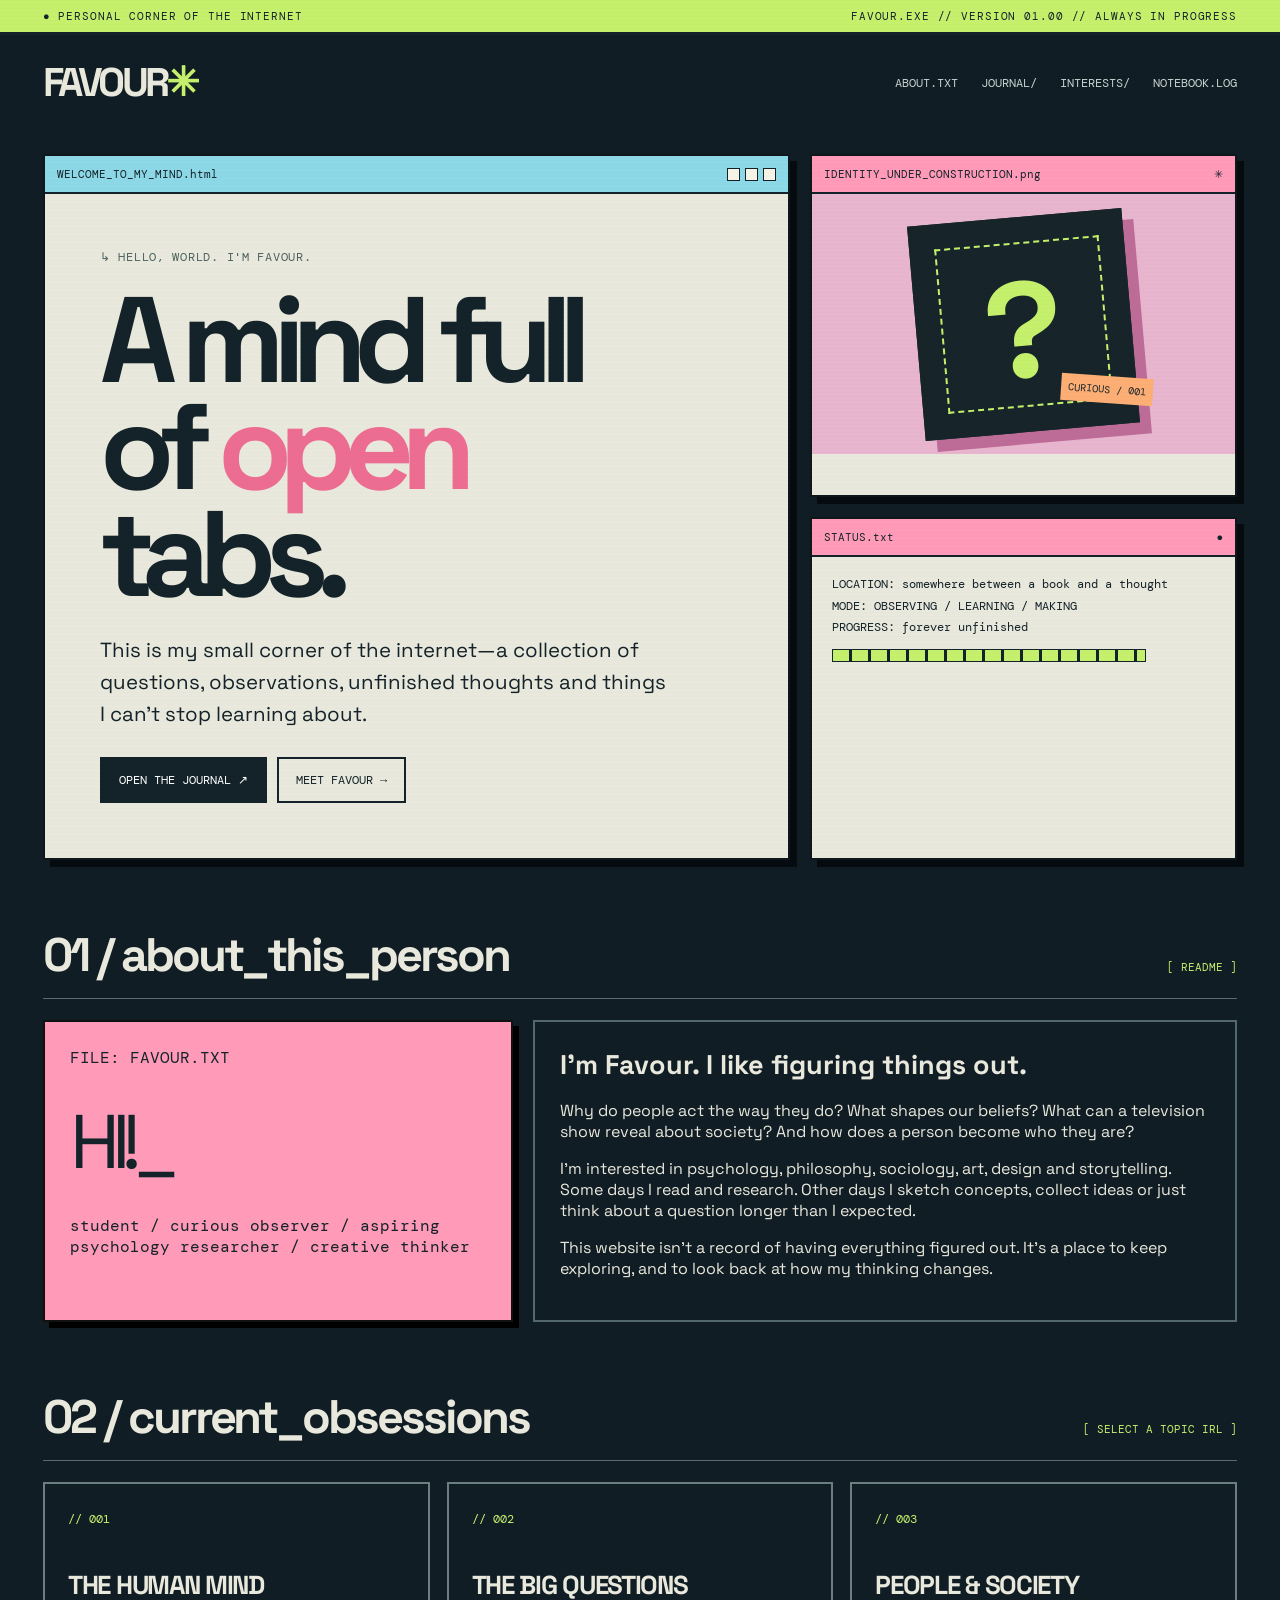
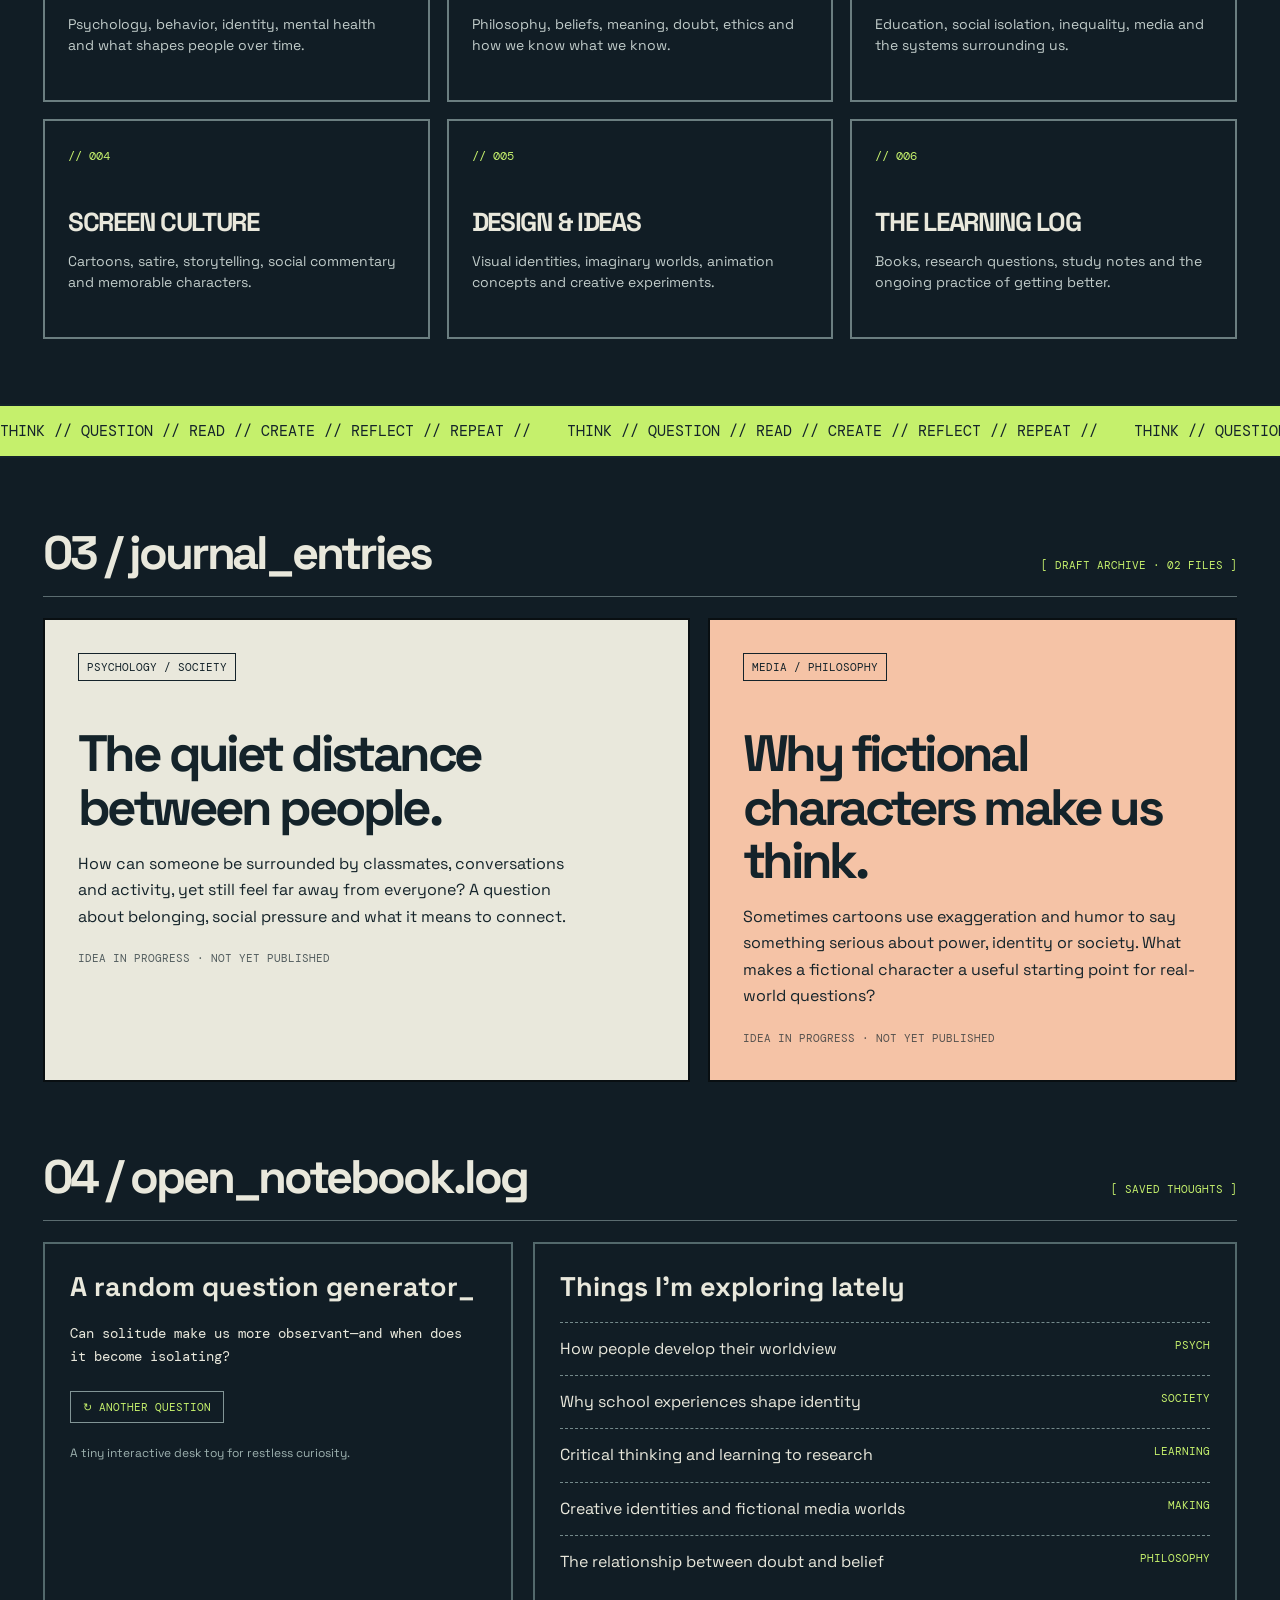
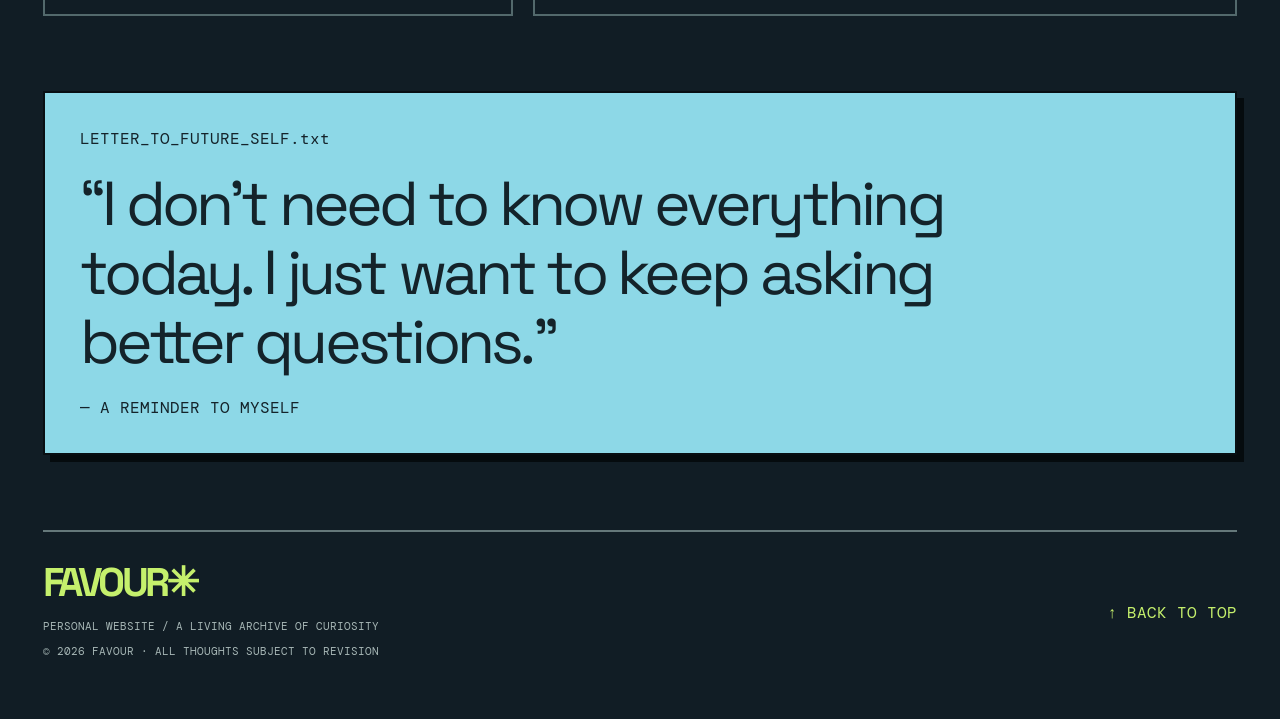
==== index.html @ 8bd26492 "Add FAVOUR.exe" ====
<!doctype html>
<html lang="en"><head><meta charset="utf-8"><meta name="viewport" content="width=device-width,initial-scale=1"><meta name="theme-color" content="#101b24"><title>FAVOUR.exe — an unfinished atlas of thoughts</title><meta name="description" content="Favour's personal digital corner: psychology, philosophy, media, learning and unfinished ideas."><style>
@import url('https://fonts.googleapis.com/css2?family=DM+Mono:wght@400;500&family=Space+Grotesk:wght@400;500;600;700&display=swap');
:root{--bg:#111d25;--panel:#e9e8dc;--ink:#14232a;--mint:#c5f06c;--pink:#ff9bb8;--blue:#8dd8e7;--orange:#fcae74;--muted:#a9b9b9}*{box-sizing:border-box}html{scroll-behavior:smooth}body{margin:0;background:var(--bg);color:#e9e8dc;font-family:'Space Grotesk',Arial,sans-serif}button,a{font:inherit}a{color:inherit}button{cursor:pointer}button:focus-visible,a:focus-visible{outline:3px solid var(--pink);outline-offset:4px}body:before{content:"";position:fixed;inset:0;pointer-events:none;z-index:10;background:repeating-linear-gradient(0deg,transparent 0,transparent 3px,#00000012 4px);opacity:.26}.mono{font-family:'DM Mono',monospace}.wrap{max-width:1250px;margin:auto;padding:0 28px}.top{background:var(--mint);color:var(--ink);border-bottom:3px solid var(--ink);font:11px 'DM Mono',monospace;letter-spacing:.08em}.top .wrap{display:flex;justify-content:space-between;padding-top:9px;padding-bottom:9px;gap:10px}.nav{display:flex;align-items:center;justify-content:space-between;padding-top:22px;padding-bottom:22px;gap:20px}.brand{font-size:clamp(26px,4vw,40px);letter-spacing:-.09em;font-weight:700;text-decoration:none}.brand span{color:var(--mint)}.navlinks{display:flex;gap:23px;flex-wrap:wrap}.navlinks a{text-decoration:none;font:12px 'DM Mono',monospace;color:#c6d2d0}.navlinks a:hover{color:var(--mint)}.hero{display:grid;grid-template-columns:1.4fr .8fr;gap:20px;margin:24px 0 65px}.window{border:2px solid #10171c;box-shadow:7px 7px 0 #050b0e;background:var(--panel);color:var(--ink)}.bar{border-bottom:2px solid var(--ink);background:var(--blue);min-height:38px;display:flex;justify-content:space-between;align-items:center;padding:7px 12px;font:11px 'DM Mono',monospace;gap:10px}.traffic{display:flex;gap:5px}.traffic i{width:13px;height:13px;display:block;border:1.5px solid var(--ink);background:#f5f3e6}.intro{padding:clamp(23px,5vw,55px)}.eyebrow{font:12px 'DM Mono',monospace;color:#4d625f;letter-spacing:.06em}.intro h1{font-size:clamp(61px,9.5vw,128px);line-height:.88;letter-spacing:-.105em;margin:22px 0 27px;max-width:750px}.intro h1 em{font-style:normal;color:#ec6d91}.intro p{font-size:clamp(16px,1.6vw,21px);line-height:1.55;max-width:575px}.actions{display:flex;flex-wrap:wrap;gap:10px;margin-top:27px}.btn{background:var(--ink);color:white;text-decoration:none;padding:13px 17px;font:12px 'DM Mono',monospace;border:2px solid var(--ink);display:inline-block}.btn.secondary{background:transparent;color:var(--ink)}.btn:hover{background:var(--pink);color:var(--ink)}.side{display:flex;flex-direction:column;gap:20px}.side .window{flex:1}.side .bar{background:var(--pink)}.portrait{padding:16px;display:flex;align-items:center;justify-content:center;min-height:260px;background:#e7b5ce;overflow:hidden}.art{width:215px;height:215px;background:#17252a;border:3px solid #17252a;position:relative;transform:rotate(-5deg);box-shadow:11px 12px 0 #bd6c97}.art:before{content:"?";display:grid;place-items:center;position:absolute;inset:22px;border:2px dashed var(--mint);color:var(--mint);font:bold 135px 'Space Grotesk',sans-serif}.art:after{content:"CURIOUS / 001";position:absolute;right:-19px;bottom:19px;background:var(--orange);font:10px 'DM Mono';padding:7px;transform:rotate(9deg)}.tiny{padding:17px 20px;font:12px 'DM Mono',monospace;line-height:1.8}.tiny p{margin:0}.meter{height:13px;margin-top:10px;background:repeating-linear-gradient(90deg,var(--mint) 0,var(--mint) 16px,var(--ink) 16px,var(--ink) 19px);border:1px solid var(--ink);width:82%}.section{margin:65px 0}.sectionhead{display:flex;justify-content:space-between;gap:18px;border-bottom:1px solid #5b6c70;padding-bottom:13px;margin-bottom:21px;align-items:baseline}.sectionhead h2{font-size:clamp(27px,4vw,47px);letter-spacing:-.065em;margin:0}.sectionhead span{color:var(--mint);font:11px 'DM Mono',monospace}.grid3{display:grid;grid-template-columns:repeat(3,1fr);gap:17px}.tile{border:2px solid #6b7e80;padding:23px;min-height:220px;position:relative;transition:transform .2s,background .2s}.tile:hover{transform:translateY(-5px);background:#20313a}.tile .index{color:var(--mint);font:12px 'DM Mono',monospace}.tile h3{font-size:26px;letter-spacing:-.05em;margin:40px 0 12px}.tile p{color:#c1ccca;line-height:1.5;font-size:14px;margin:0}.journal{display:grid;grid-template-columns:1.1fr .9fr;gap:18px}.article{background:#e9e8dc;color:var(--ink);padding:33px;min-height:415px;border:2px solid #090f12}.article:nth-child(2){background:#f5c3a6}.article .tag{font:11px 'DM Mono',monospace;border:1px solid currentColor;padding:6px 8px;display:inline-block}.article h3{font-size:clamp(32px,4vw,56px);line-height:1.04;letter-spacing:-.07em;margin:46px 0 17px}.article p{font-size:16px;line-height:1.65;max-width:500px}.article small{font:11px 'DM Mono',monospace;opacity:.7}.marquee{background:var(--mint);color:var(--ink);padding:15px 0;overflow:hidden;font:15px 'DM Mono',monospace;border-block:2px solid var(--ink);white-space:nowrap}.marquee span{display:inline-block;animation:drift 34s linear infinite}@keyframes drift{to{transform:translateX(-50%)}}.cols{display:grid;grid-template-columns:.8fr 1.2fr;gap:20px}.labelbox{background:var(--pink);color:var(--ink);padding:25px;border:2px solid #111;box-shadow:6px 6px 0 #000}.labelbox .big{font-size:76px;letter-spacing:-.11em;margin:25px 0}.notebook{border:2px solid #53696c;padding:25px}.notebook h3{font-size:27px;margin:0 0 18px}.item{display:flex;justify-content:space-between;gap:15px;padding:15px 0;border-top:1px dashed #74898b;line-height:1.4}.item span{color:var(--mint);font:11px 'DM Mono',monospace;white-space:nowrap}.quote{background:var(--blue);color:var(--ink);padding:35px;border:2px solid #080f13;box-shadow:7px 7px 0 #050b0e;margin:75px 0}.quote p{font-size:clamp(27px,5.5vw,62px);line-height:1.12;letter-spacing:-.06em;max-width:930px;margin:20px 0}.footer{border-top:2px solid #65787a;padding:25px 0 50px;display:flex;gap:18px;justify-content:space-between;align-items:center}.footer a{text-decoration:none;color:var(--mint)}.footer p{color:#a6b6b5;font:11px 'DM Mono',monospace}.status{background:#20333b;padding:6px 9px;border:1px solid #4b6d71;color:var(--mint)}.toggle{background:transparent;color:var(--mint);border:1px solid #829596;padding:8px 12px;font:11px 'DM Mono',monospace}.thought{font:14px 'DM Mono',monospace;line-height:1.7;min-height:55px}.blink{animation:blink 1s steps(1) infinite}@keyframes blink{50%{opacity:0}}@media(max-width:850px){.hero,.journal,.cols{grid-template-columns:1fr}.side{display:grid;grid-template-columns:1fr 1fr}.grid3{grid-template-columns:1fr 1fr}.intro h1{font-size:clamp(64px,13vw,105px)}}@media(max-width:560px){.wrap{padding-left:16px;padding-right:16px}.top .wrap span:last-child{display:none}.nav{align-items:flex-start;flex-direction:column;gap:13px}.navlinks{gap:15px}.hero{margin-top:8px}.intro{padding:27px}.intro h1{font-size:clamp(55px,17vw,88px)}.side{grid-template-columns:1fr}.grid3{grid-template-columns:1fr}.tile{min-height:170px}.tile h3{margin-top:25px}.article{padding:25px;min-height:330px}.article h3{margin-top:30px}.footer{align-items:flex-start;flex-direction:column}.section{margin:48px 0}.quote{padding:24px;margin:55px 0}}@media(prefers-reduced-motion:reduce){*,*:before,*:after{animation:none!important;scroll-behavior:auto!important;transition:none!important}}
</style></head><body>
<div class="top"><div class="wrap"><span>● PERSONAL CORNER OF THE INTERNET</span><span>FAVOUR.EXE // VERSION 01.00 // ALWAYS IN PROGRESS</span></div></div>
<header class="wrap nav"><a class="brand" href="#top">FAVOUR<span>✳</span></a><nav class="navlinks" aria-label="Main navigation"><a href="#about">ABOUT.TXT</a><a href="#journal">JOURNAL/</a><a href="#curiosities">INTERESTS/</a><a href="#notebook">NOTEBOOK.LOG</a></nav></header>
<main id="top" class="wrap"><div class="hero"><section class="window"><div class="bar"><span>WELCOME_TO_MY_MIND.html</span><span class="traffic" aria-hidden="true"><i></i><i></i><i></i></span></div><div class="intro"><div class="eyebrow">↳ HELLO, WORLD. I'M FAVOUR.</div><h1>A mind full<br>of <em>open</em><br>tabs.</h1><p>This is my small corner of the internet—a collection of questions, observations, unfinished thoughts and things I can't stop learning about.</p><div class="actions"><a class="btn" href="#journal">OPEN THE JOURNAL ↗</a><a class="btn secondary" href="#about">MEET FAVOUR →</a></div></div></section><aside class="side"><div class="window"><div class="bar"><span>IDENTITY_UNDER_CONSTRUCTION.png</span><span>✳</span></div><div class="portrait"><div class="art" role="img" aria-label="Abstract question mark illustration representing curiosity"></div></div></div><div class="window"><div class="bar"><span>STATUS.txt</span><span>●</span></div><div class="tiny"><p>LOCATION: somewhere between a book and a thought</p><p>MODE: OBSERVING / LEARNING / MAKING</p><p>PROGRESS: forever unfinished</p><div class="meter" aria-label="Decorative progress graphic"></div></div></div></aside></div>
<section class="section" id="about"><div class="sectionhead"><h2>01 / about_this_person</h2><span>[ README ]</span></div><div class="cols"><div class="labelbox"><div class="mono">FILE: FAVOUR.TXT</div><div class="big">HI!<span class="blink">_</span></div><div class="mono">student / curious observer / aspiring psychology researcher / creative thinker</div></div><div class="notebook"><h3>I'm Favour. I like figuring things out.</h3><p>Why do people act the way they do? What shapes our beliefs? What can a television show reveal about society? And how does a person become who they are?</p><p>I'm interested in psychology, philosophy, sociology, art, design and storytelling. Some days I read and research. Other days I sketch concepts, collect ideas or just think about a question longer than I expected.</p><p>This website isn't a record of having everything figured out. It's a place to keep exploring, and to look back at how my thinking changes.</p></div></div></section>
<section class="section" id="curiosities"><div class="sectionhead"><h2>02 / current_obsessions</h2><span>[ SELECT A TOPIC IRL ]</span></div><div class="grid3"><div class="tile"><span class="index">// 001</span><h3>THE HUMAN MIND</h3><p>Psychology, behavior, identity, mental health and what shapes people over time.</p></div><div class="tile"><span class="index">// 002</span><h3>THE BIG QUESTIONS</h3><p>Philosophy, beliefs, meaning, doubt, ethics and how we know what we know.</p></div><div class="tile"><span class="index">// 003</span><h3>PEOPLE & SOCIETY</h3><p>Education, social isolation, inequality, media and the systems surrounding us.</p></div><div class="tile"><span class="index">// 004</span><h3>SCREEN CULTURE</h3><p>Cartoons, satire, storytelling, social commentary and memorable characters.</p></div><div class="tile"><span class="index">// 005</span><h3>DESIGN & IDEAS</h3><p>Visual identities, imaginary worlds, animation concepts and creative experiments.</p></div><div class="tile"><span class="index">// 006</span><h3>THE LEARNING LOG</h3><p>Books, research questions, study notes and the ongoing practice of getting better.</p></div></div></section></main>
<div class="marquee" aria-hidden="true"><span>THINK // QUESTION // READ // CREATE // REFLECT // REPEAT //&nbsp;&nbsp;&nbsp; THINK // QUESTION // READ // CREATE // REFLECT // REPEAT //&nbsp;&nbsp;&nbsp; THINK // QUESTION // READ // CREATE // REFLECT // REPEAT //&nbsp;&nbsp;&nbsp; THINK // QUESTION // READ // CREATE // REFLECT // REPEAT //&nbsp;&nbsp;&nbsp;</span></div>
<div class="wrap"><section class="section" id="journal"><div class="sectionhead"><h2>03 / journal_entries</h2><span>[ DRAFT ARCHIVE · 02 FILES ]</span></div><div class="journal"><article class="article"><span class="tag">PSYCHOLOGY / SOCIETY</span><h3>The quiet distance between people.</h3><p>How can someone be surrounded by classmates, conversations and activity, yet still feel far away from everyone? A question about belonging, social pressure and what it means to connect.</p><small>IDEA IN PROGRESS · NOT YET PUBLISHED</small></article><article class="article"><span class="tag">MEDIA / PHILOSOPHY</span><h3>Why fictional characters make us think.</h3><p>Sometimes cartoons use exaggeration and humor to say something serious about power, identity or society. What makes a fictional character a useful starting point for real-world questions?</p><small>IDEA IN PROGRESS · NOT YET PUBLISHED</small></article></div></section><section class="section" id="notebook"><div class="sectionhead"><h2>04 / open_notebook.log</h2><span>[ SAVED THOUGHTS ]</span></div><div class="cols"><div class="notebook"><h3>A random question generator<span class="blink">_</span></h3><p class="thought" id="thought" aria-live="polite">Can solitude make us more observant—and when does it become isolating?</p><button class="toggle" id="shuffle">↻ ANOTHER QUESTION</button><p style="color:#9db1af;font-size:12px;margin-top:22px">A tiny interactive desk toy for restless curiosity.</p></div><div class="notebook"><h3>Things I'm exploring lately</h3><div class="item">How people develop their worldview <span>PSYCH</span></div><div class="item">Why school experiences shape identity <span>SOCIETY</span></div><div class="item">Critical thinking and learning to research <span>LEARNING</span></div><div class="item">Creative identities and fictional media worlds <span>MAKING</span></div><div class="item">The relationship between doubt and belief <span>PHILOSOPHY</span></div></div></div></section><div class="quote"><div class="mono">LETTER_TO_FUTURE_SELF.txt</div><p>“I don't need to know everything today. I just want to keep asking better questions.”</p><div class="mono">— A REMINDER TO MYSELF</div></div><footer class="footer"><div><a class="brand" href="#top">FAVOUR<span>✳</span></a><p>PERSONAL WEBSITE / A LIVING ARCHIVE OF CURIOSITY</p><p>© <span id="year">2026</span> FAVOUR · ALL THOUGHTS SUBJECT TO REVISION</p></div><a href="#top" class="mono">↑ BACK TO TOP</a></footer></div>
<script>const questions=["Can solitude make us more observant—and when does it become isolating?","How much of our identity is chosen, and how much is shaped by others?","Can cynicism protect us while also limiting us?","Why can a fictional story explain something reality makes hard to see?","What makes an argument persuasive rather than simply loud?","How do you stay curious about a world that often disappoints you?","What does it mean to change your mind without losing yourself?"];let ix=0;document.getElementById('shuffle').addEventListener('click',()=>{ix=(ix+1)%questions.length;document.getElementById('thought').textContent=questions[ix]});document.getElementById('year').textContent=new Date().getFullYear();</script></body></html>
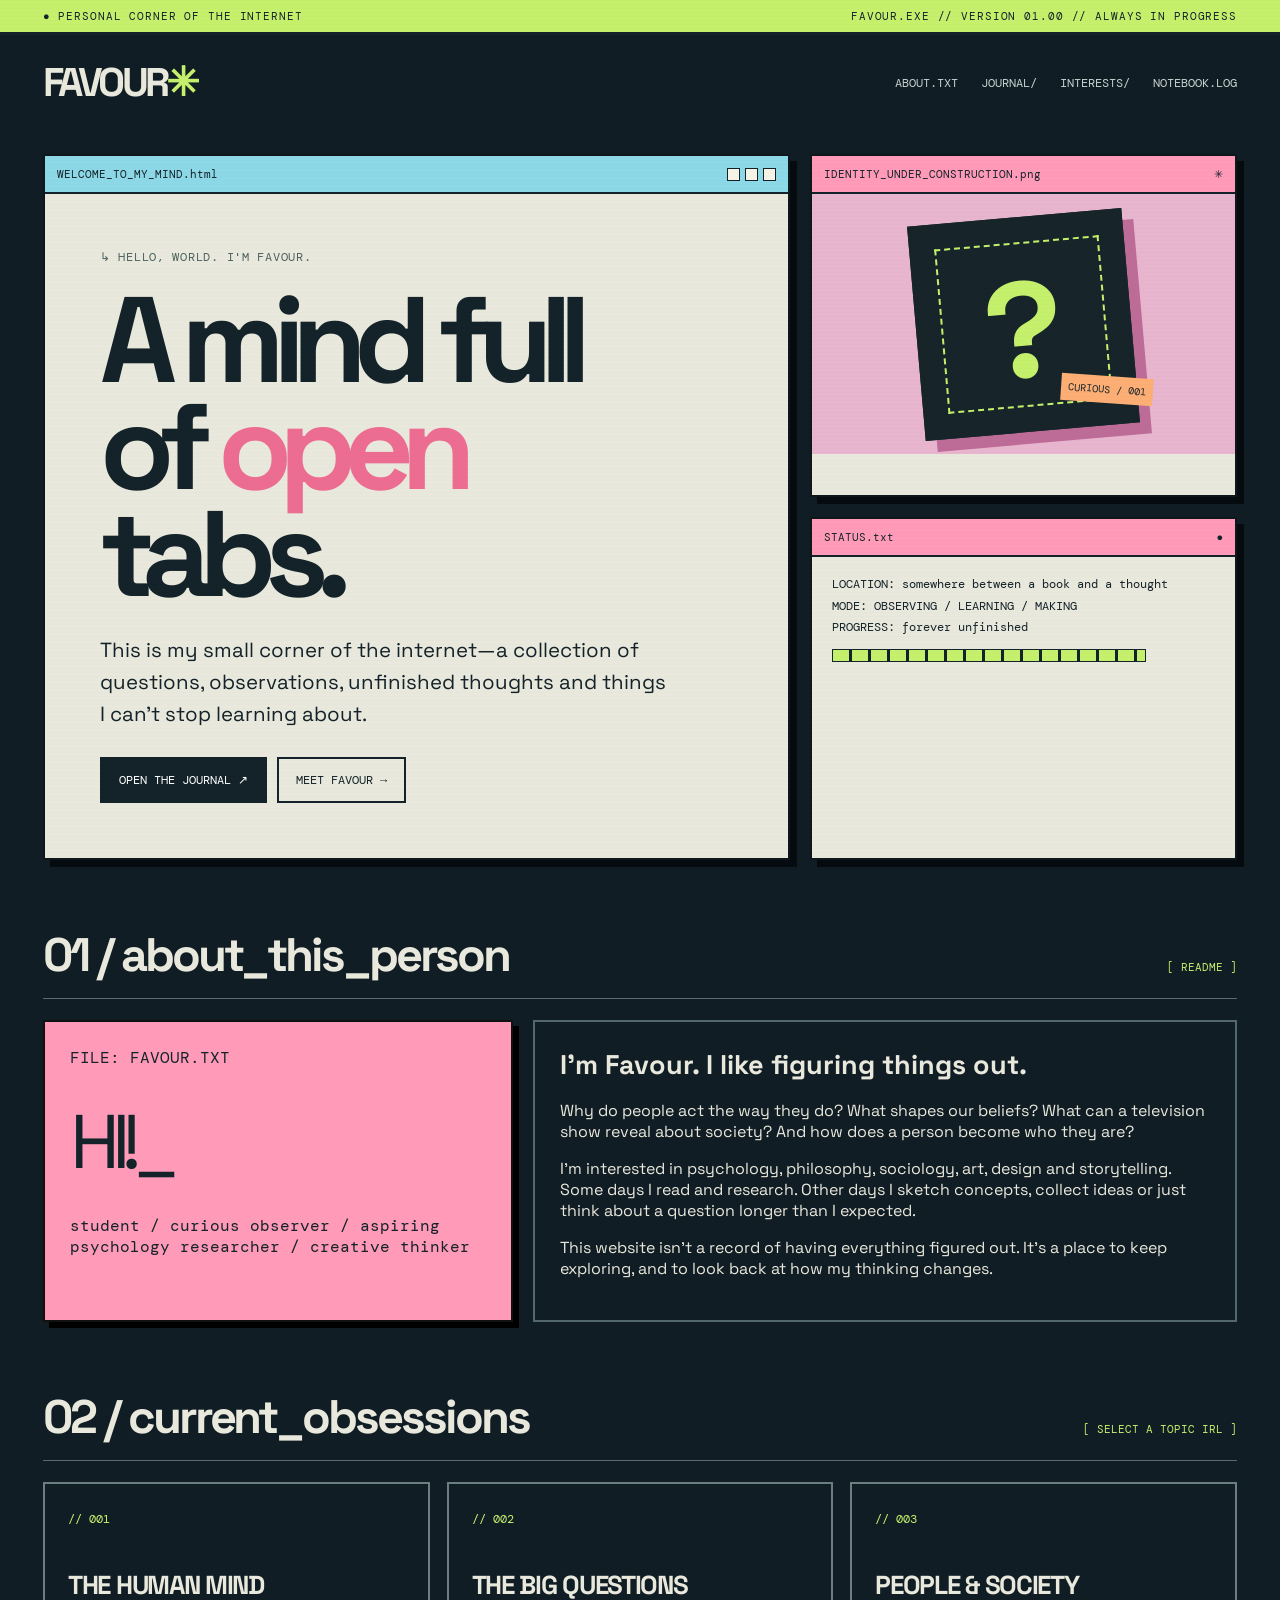
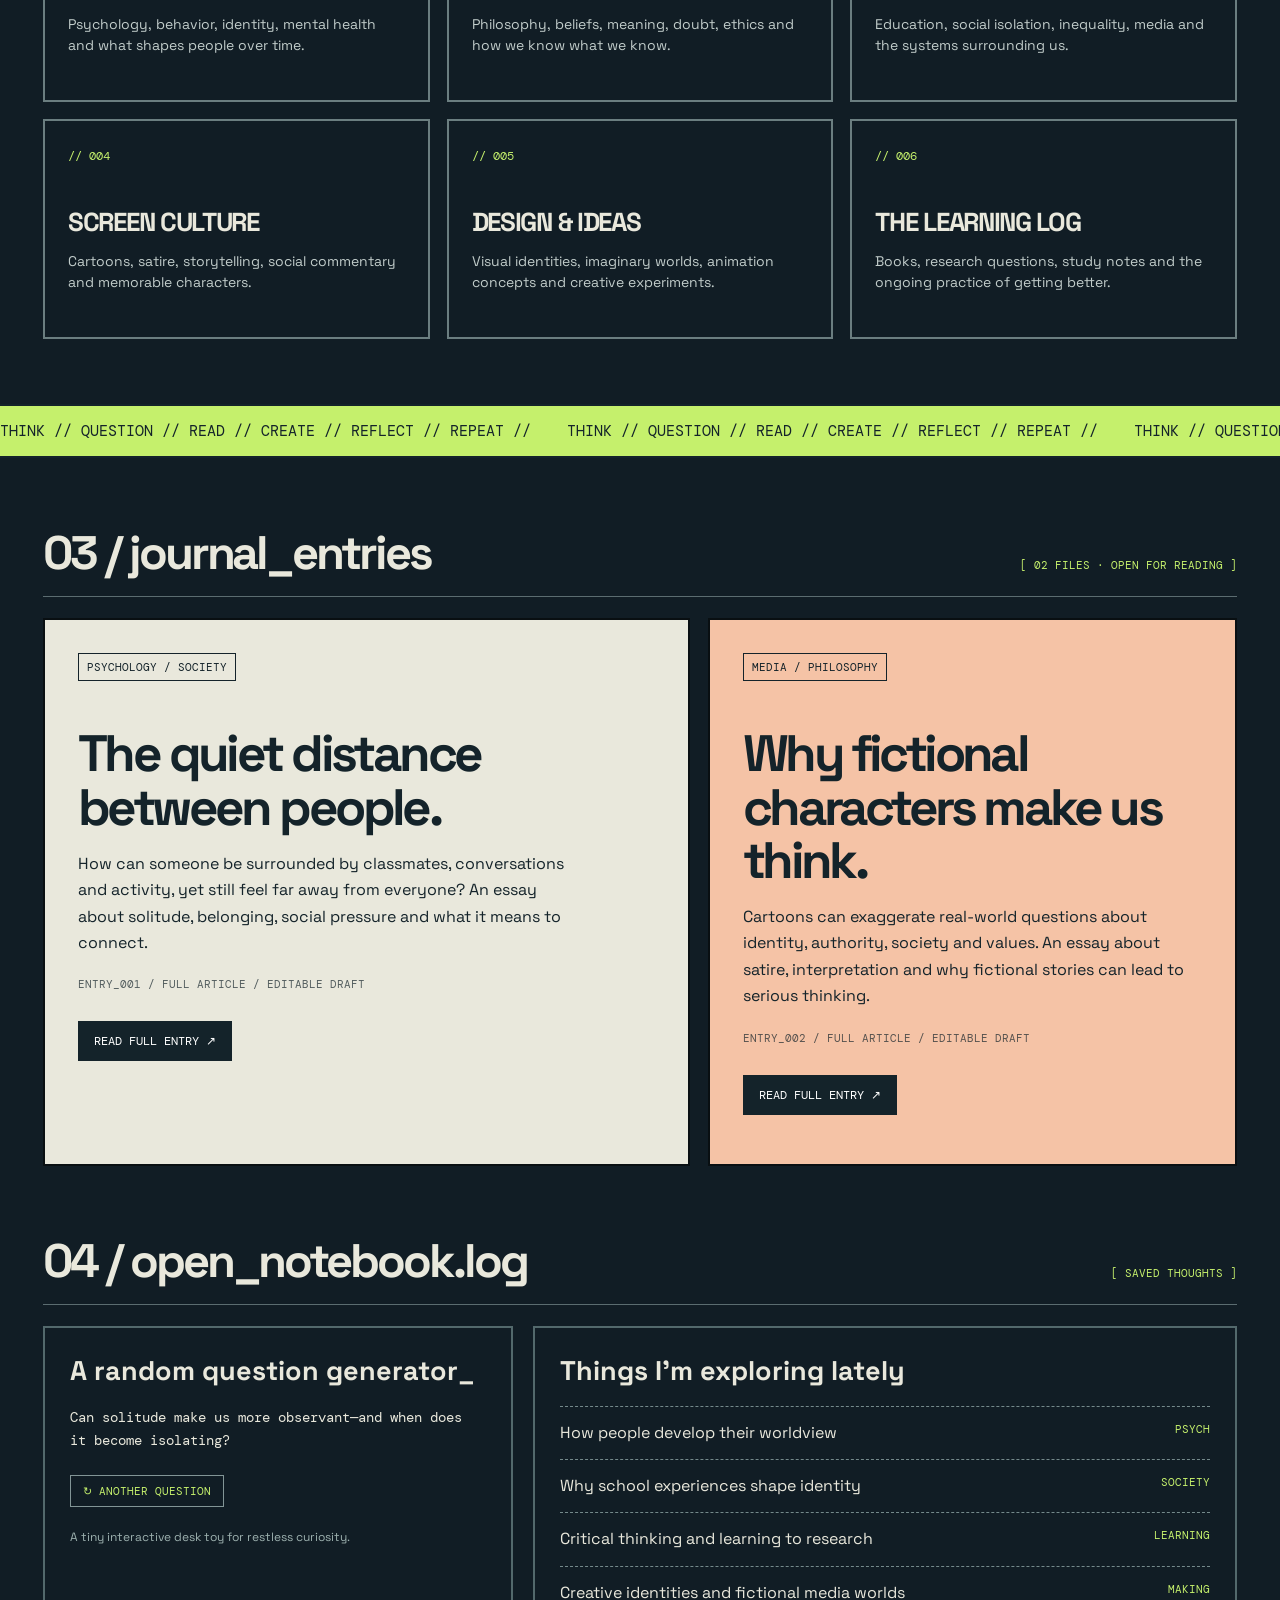
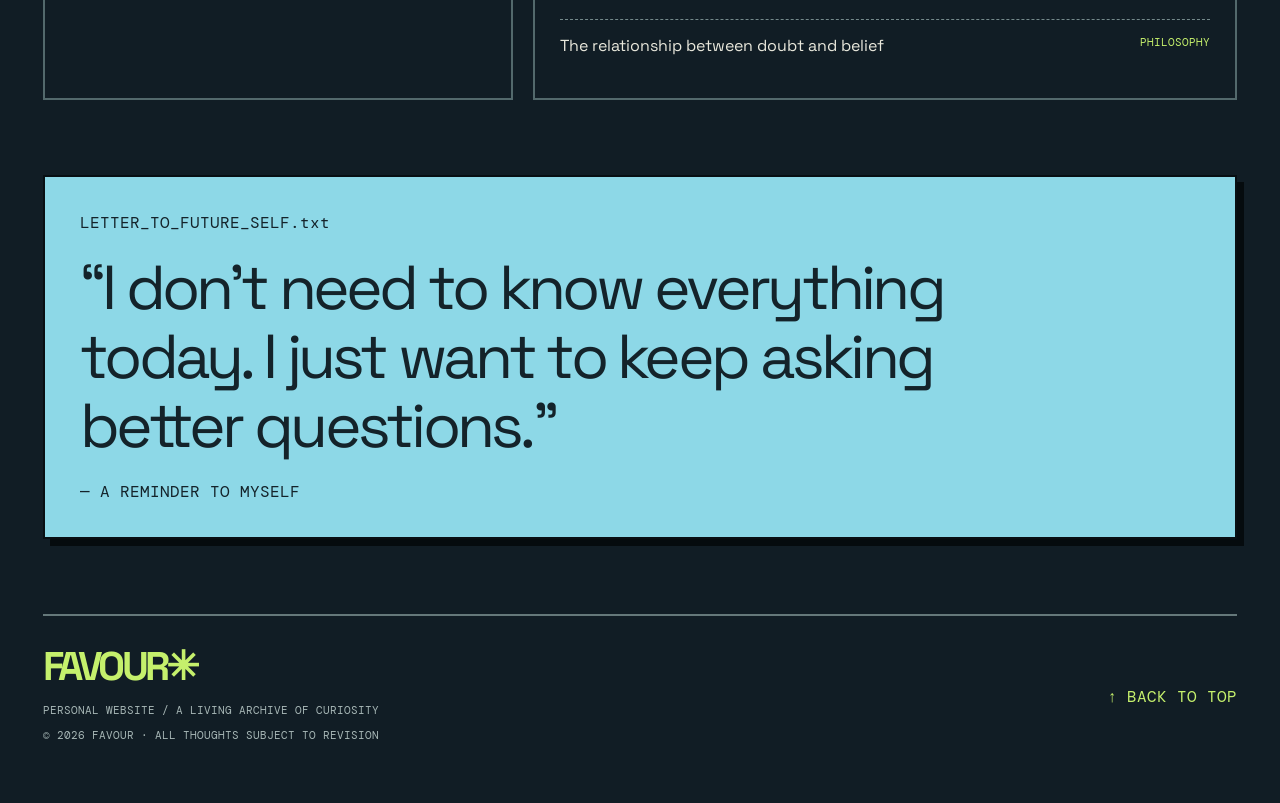
==== commit 247fed57: "Link full-length journal articles from FAVOUR homepage" ====
--- a/index.html
+++ b/index.html
@@ -9,5 +9,9 @@
 <section class="section" id="about"><div class="sectionhead"><h2>01 / about_this_person</h2><span>[ README ]</span></div><div class="cols"><div class="labelbox"><div class="mono">FILE: FAVOUR.TXT</div><div class="big">HI!<span class="blink">_</span></div><div class="mono">student / curious observer / aspiring psychology researcher / creative thinker</div></div><div class="notebook"><h3>I'm Favour. I like figuring things out.</h3><p>Why do people act the way they do? What shapes our beliefs? What can a television show reveal about society? And how does a person become who they are?</p><p>I'm interested in psychology, philosophy, sociology, art, design and storytelling. Some days I read and research. Other days I sketch concepts, collect ideas or just think about a question longer than I expected.</p><p>This website isn't a record of having everything figured out. It's a place to keep exploring, and to look back at how my thinking changes.</p></div></div></section>
 <section class="section" id="curiosities"><div class="sectionhead"><h2>02 / current_obsessions</h2><span>[ SELECT A TOPIC IRL ]</span></div><div class="grid3"><div class="tile"><span class="index">// 001</span><h3>THE HUMAN MIND</h3><p>Psychology, behavior, identity, mental health and what shapes people over time.</p></div><div class="tile"><span class="index">// 002</span><h3>THE BIG QUESTIONS</h3><p>Philosophy, beliefs, meaning, doubt, ethics and how we know what we know.</p></div><div class="tile"><span class="index">// 003</span><h3>PEOPLE & SOCIETY</h3><p>Education, social isolation, inequality, media and the systems surrounding us.</p></div><div class="tile"><span class="index">// 004</span><h3>SCREEN CULTURE</h3><p>Cartoons, satire, storytelling, social commentary and memorable characters.</p></div><div class="tile"><span class="index">// 005</span><h3>DESIGN & IDEAS</h3><p>Visual identities, imaginary worlds, animation concepts and creative experiments.</p></div><div class="tile"><span class="index">// 006</span><h3>THE LEARNING LOG</h3><p>Books, research questions, study notes and the ongoing practice of getting better.</p></div></div></section></main>
 <div class="marquee" aria-hidden="true"><span>THINK // QUESTION // READ // CREATE // REFLECT // REPEAT //&nbsp;&nbsp;&nbsp; THINK // QUESTION // READ // CREATE // REFLECT // REPEAT //&nbsp;&nbsp;&nbsp; THINK // QUESTION // READ // CREATE // REFLECT // REPEAT //&nbsp;&nbsp;&nbsp; THINK // QUESTION // READ // CREATE // REFLECT // REPEAT //&nbsp;&nbsp;&nbsp;</span></div>
-<div class="wrap"><section class="section" id="journal"><div class="sectionhead"><h2>03 / journal_entries</h2><span>[ DRAFT ARCHIVE · 02 FILES ]</span></div><div class="journal"><article class="article"><span class="tag">PSYCHOLOGY / SOCIETY</span><h3>The quiet distance between people.</h3><p>How can someone be surrounded by classmates, conversations and activity, yet still feel far away from everyone? A question about belonging, social pressure and what it means to connect.</p><small>IDEA IN PROGRESS · NOT YET PUBLISHED</small></article><article class="article"><span class="tag">MEDIA / PHILOSOPHY</span><h3>Why fictional characters make us think.</h3><p>Sometimes cartoons use exaggeration and humor to say something serious about power, identity or society. What makes a fictional character a useful starting point for real-world questions?</p><small>IDEA IN PROGRESS · NOT YET PUBLISHED</small></article></div></section><section class="section" id="notebook"><div class="sectionhead"><h2>04 / open_notebook.log</h2><span>[ SAVED THOUGHTS ]</span></div><div class="cols"><div class="notebook"><h3>A random question generator<span class="blink">_</span></h3><p class="thought" id="thought" aria-live="polite">Can solitude make us more observant—and when does it become isolating?</p><button class="toggle" id="shuffle">↻ ANOTHER QUESTION</button><p style="color:#9db1af;font-size:12px;margin-top:22px">A tiny interactive desk toy for restless curiosity.</p></div><div class="notebook"><h3>Things I'm exploring lately</h3><div class="item">How people develop their worldview <span>PSYCH</span></div><div class="item">Why school experiences shape identity <span>SOCIETY</span></div><div class="item">Critical thinking and learning to research <span>LEARNING</span></div><div class="item">Creative identities and fictional media worlds <span>MAKING</span></div><div class="item">The relationship between doubt and belief <span>PHILOSOPHY</span></div></div></div></section><div class="quote"><div class="mono">LETTER_TO_FUTURE_SELF.txt</div><p>“I don't need to know everything today. I just want to keep asking better questions.”</p><div class="mono">— A REMINDER TO MYSELF</div></div><footer class="footer"><div><a class="brand" href="#top">FAVOUR<span>✳</span></a><p>PERSONAL WEBSITE / A LIVING ARCHIVE OF CURIOSITY</p><p>© <span id="year">2026</span> FAVOUR · ALL THOUGHTS SUBJECT TO REVISION</p></div><a href="#top" class="mono">↑ BACK TO TOP</a></footer></div>
+<div class="wrap"><section class="section" id="journal"><div class="sectionhead"><h2>03 / journal_entries</h2><span>[ 02 FILES · OPEN FOR READING ]</span></div>
+<div class="journal">
+<article class="article"><span class="tag">PSYCHOLOGY / SOCIETY</span><h3>The quiet distance between people.</h3><p>How can someone be surrounded by classmates, conversations and activity, yet still feel far away from everyone? An essay about solitude, belonging, social pressure and what it means to connect.</p><small>ENTRY_001 / FULL ARTICLE / EDITABLE DRAFT</small><p><a href="journal/quiet-distance.html" aria-label="Read The quiet distance between people" style="display:inline-block;background:#14232a;color:#ffffff;text-decoration:none;font:12px 'DM Mono',monospace;padding:12px 16px;margin-top:12px">READ FULL ENTRY ↗</a></p></article>
+<article class="article"><span class="tag">MEDIA / PHILOSOPHY</span><h3>Why fictional characters make us think.</h3><p>Cartoons can exaggerate real-world questions about identity, authority, society and values. An essay about satire, interpretation and why fictional stories can lead to serious thinking.</p><small>ENTRY_002 / FULL ARTICLE / EDITABLE DRAFT</small><p><a href="journal/fictional-characters.html" aria-label="Read Why fictional characters make us think" style="display:inline-block;background:#14232a;color:#ffffff;text-decoration:none;font:12px 'DM Mono',monospace;padding:12px 16px;margin-top:12px">READ FULL ENTRY ↗</a></p></article>
+</div></section><section class="section" id="notebook"><div class="sectionhead"><h2>04 / open_notebook.log</h2><span>[ SAVED THOUGHTS ]</span></div><div class="cols"><div class="notebook"><h3>A random question generator<span class="blink">_</span></h3><p class="thought" id="thought" aria-live="polite">Can solitude make us more observant—and when does it become isolating?</p><button class="toggle" id="shuffle">↻ ANOTHER QUESTION</button><p style="color:#9db1af;font-size:12px;margin-top:22px">A tiny interactive desk toy for restless curiosity.</p></div><div class="notebook"><h3>Things I'm exploring lately</h3><div class="item">How people develop their worldview <span>PSYCH</span></div><div class="item">Why school experiences shape identity <span>SOCIETY</span></div><div class="item">Critical thinking and learning to research <span>LEARNING</span></div><div class="item">Creative identities and fictional media worlds <span>MAKING</span></div><div class="item">The relationship between doubt and belief <span>PHILOSOPHY</span></div></div></div></section><div class="quote"><div class="mono">LETTER_TO_FUTURE_SELF.txt</div><p>“I don't need to know everything today. I just want to keep asking better questions.”</p><div class="mono">— A REMINDER TO MYSELF</div></div><footer class="footer"><div><a class="brand" href="#top">FAVOUR<span>✳</span></a><p>PERSONAL WEBSITE / A LIVING ARCHIVE OF CURIOSITY</p><p>© <span id="year">2026</span> FAVOUR · ALL THOUGHTS SUBJECT TO REVISION</p></div><a href="#top" class="mono">↑ BACK TO TOP</a></footer></div>
 <script>const questions=["Can solitude make us more observant—and when does it become isolating?","How much of our identity is chosen, and how much is shaped by others?","Can cynicism protect us while also limiting us?","Why can a fictional story explain something reality makes hard to see?","What makes an argument persuasive rather than simply loud?","How do you stay curious about a world that often disappoints you?","What does it mean to change your mind without losing yourself?"];let ix=0;document.getElementById('shuffle').addEventListener('click',()=>{ix=(ix+1)%questions.length;document.getElementById('thought').textContent=questions[ix]});document.getElementById('year').textContent=new Date().getFullYear();</script></body></html>
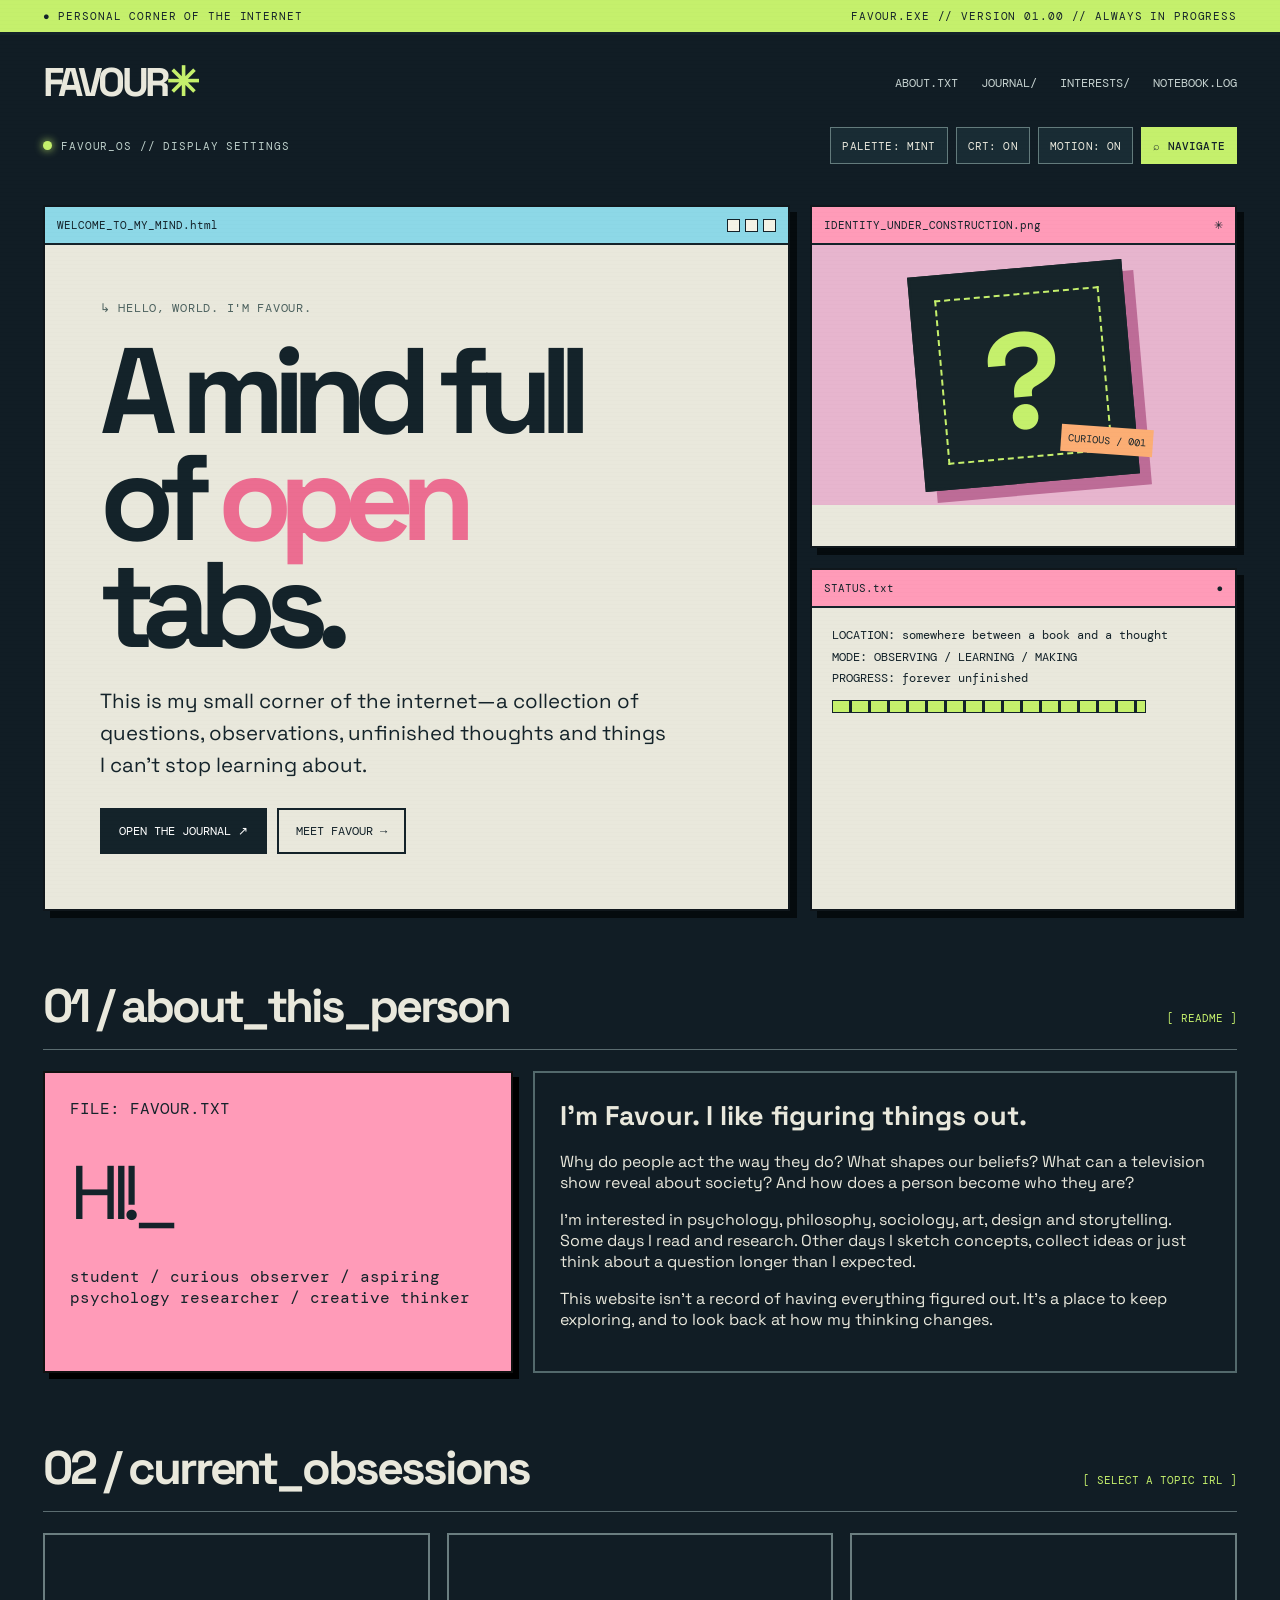
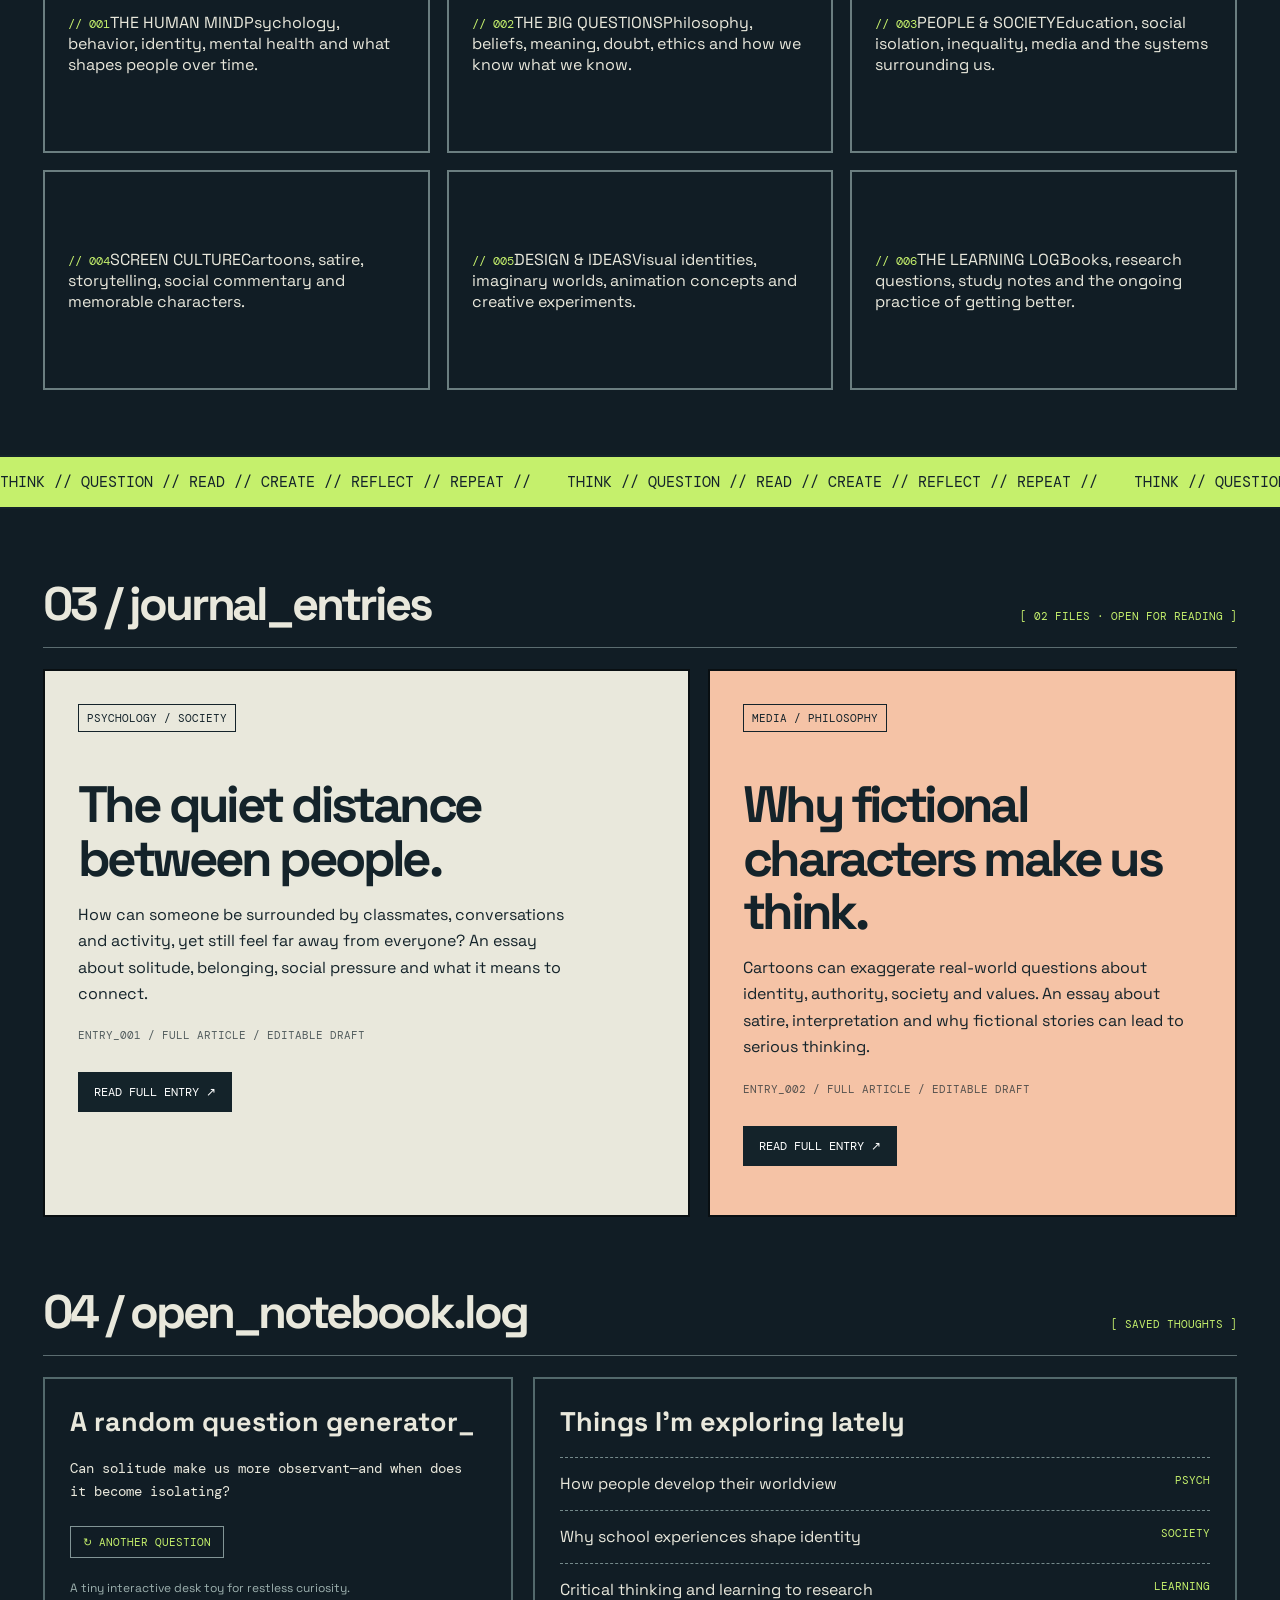
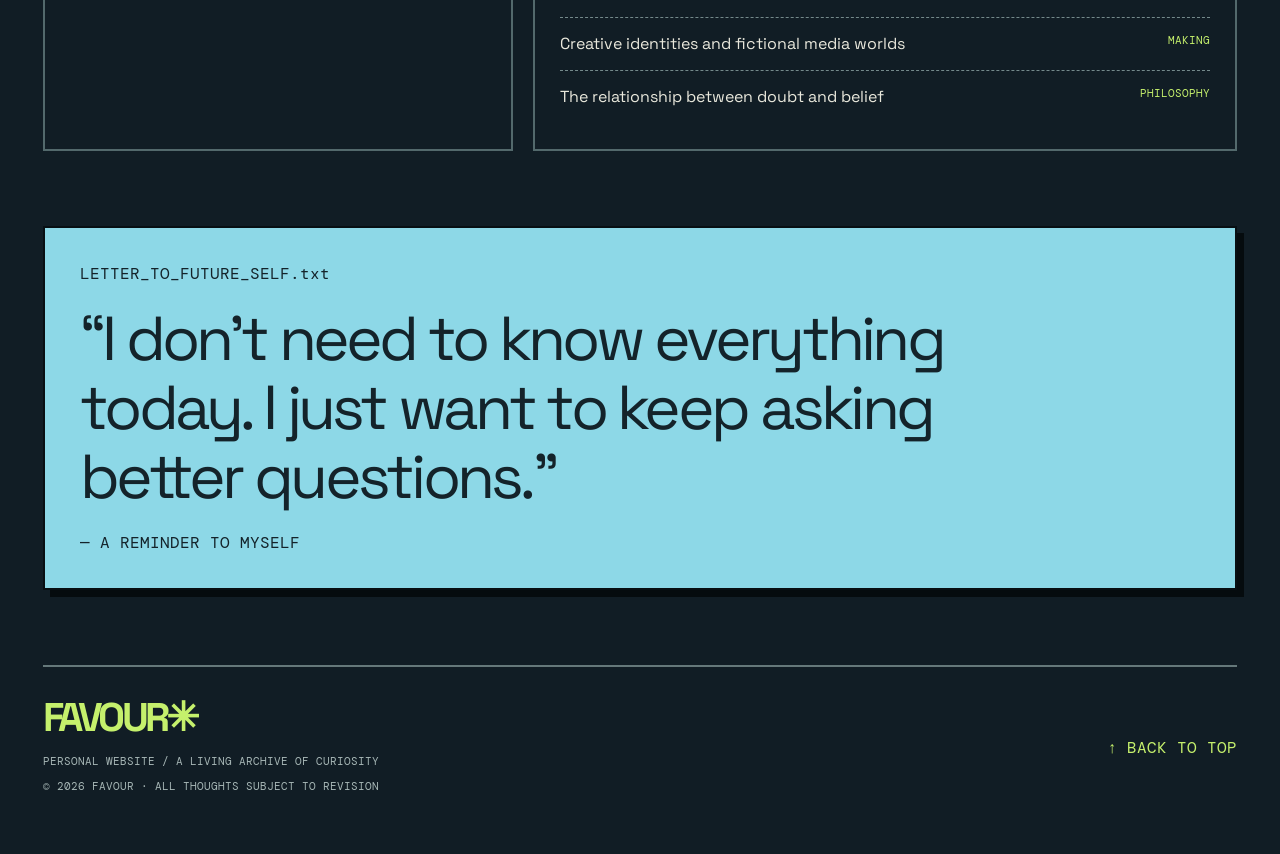
==== commit 0bdfd0c4: "Upgrade FAVOUR homepage with interactive topic explorer and retro OS controls" ====
--- a/index.html
+++ b/index.html
@@ -2,16 +2,16 @@
 <html lang="en"><head><meta charset="utf-8"><meta name="viewport" content="width=device-width,initial-scale=1"><meta name="theme-color" content="#101b24"><title>FAVOUR.exe — an unfinished atlas of thoughts</title><meta name="description" content="Favour's personal digital corner: psychology, philosophy, media, learning and unfinished ideas."><style>
 @import url('https://fonts.googleapis.com/css2?family=DM+Mono:wght@400;500&family=Space+Grotesk:wght@400;500;600;700&display=swap');
 :root{--bg:#111d25;--panel:#e9e8dc;--ink:#14232a;--mint:#c5f06c;--pink:#ff9bb8;--blue:#8dd8e7;--orange:#fcae74;--muted:#a9b9b9}*{box-sizing:border-box}html{scroll-behavior:smooth}body{margin:0;background:var(--bg);color:#e9e8dc;font-family:'Space Grotesk',Arial,sans-serif}button,a{font:inherit}a{color:inherit}button{cursor:pointer}button:focus-visible,a:focus-visible{outline:3px solid var(--pink);outline-offset:4px}body:before{content:"";position:fixed;inset:0;pointer-events:none;z-index:10;background:repeating-linear-gradient(0deg,transparent 0,transparent 3px,#00000012 4px);opacity:.26}.mono{font-family:'DM Mono',monospace}.wrap{max-width:1250px;margin:auto;padding:0 28px}.top{background:var(--mint);color:var(--ink);border-bottom:3px solid var(--ink);font:11px 'DM Mono',monospace;letter-spacing:.08em}.top .wrap{display:flex;justify-content:space-between;padding-top:9px;padding-bottom:9px;gap:10px}.nav{display:flex;align-items:center;justify-content:space-between;padding-top:22px;padding-bottom:22px;gap:20px}.brand{font-size:clamp(26px,4vw,40px);letter-spacing:-.09em;font-weight:700;text-decoration:none}.brand span{color:var(--mint)}.navlinks{display:flex;gap:23px;flex-wrap:wrap}.navlinks a{text-decoration:none;font:12px 'DM Mono',monospace;color:#c6d2d0}.navlinks a:hover{color:var(--mint)}.hero{display:grid;grid-template-columns:1.4fr .8fr;gap:20px;margin:24px 0 65px}.window{border:2px solid #10171c;box-shadow:7px 7px 0 #050b0e;background:var(--panel);color:var(--ink)}.bar{border-bottom:2px solid var(--ink);background:var(--blue);min-height:38px;display:flex;justify-content:space-between;align-items:center;padding:7px 12px;font:11px 'DM Mono',monospace;gap:10px}.traffic{display:flex;gap:5px}.traffic i{width:13px;height:13px;display:block;border:1.5px solid var(--ink);background:#f5f3e6}.intro{padding:clamp(23px,5vw,55px)}.eyebrow{font:12px 'DM Mono',monospace;color:#4d625f;letter-spacing:.06em}.intro h1{font-size:clamp(61px,9.5vw,128px);line-height:.88;letter-spacing:-.105em;margin:22px 0 27px;max-width:750px}.intro h1 em{font-style:normal;color:#ec6d91}.intro p{font-size:clamp(16px,1.6vw,21px);line-height:1.55;max-width:575px}.actions{display:flex;flex-wrap:wrap;gap:10px;margin-top:27px}.btn{background:var(--ink);color:white;text-decoration:none;padding:13px 17px;font:12px 'DM Mono',monospace;border:2px solid var(--ink);display:inline-block}.btn.secondary{background:transparent;color:var(--ink)}.btn:hover{background:var(--pink);color:var(--ink)}.side{display:flex;flex-direction:column;gap:20px}.side .window{flex:1}.side .bar{background:var(--pink)}.portrait{padding:16px;display:flex;align-items:center;justify-content:center;min-height:260px;background:#e7b5ce;overflow:hidden}.art{width:215px;height:215px;background:#17252a;border:3px solid #17252a;position:relative;transform:rotate(-5deg);box-shadow:11px 12px 0 #bd6c97}.art:before{content:"?";display:grid;place-items:center;position:absolute;inset:22px;border:2px dashed var(--mint);color:var(--mint);font:bold 135px 'Space Grotesk',sans-serif}.art:after{content:"CURIOUS / 001";position:absolute;right:-19px;bottom:19px;background:var(--orange);font:10px 'DM Mono';padding:7px;transform:rotate(9deg)}.tiny{padding:17px 20px;font:12px 'DM Mono',monospace;line-height:1.8}.tiny p{margin:0}.meter{height:13px;margin-top:10px;background:repeating-linear-gradient(90deg,var(--mint) 0,var(--mint) 16px,var(--ink) 16px,var(--ink) 19px);border:1px solid var(--ink);width:82%}.section{margin:65px 0}.sectionhead{display:flex;justify-content:space-between;gap:18px;border-bottom:1px solid #5b6c70;padding-bottom:13px;margin-bottom:21px;align-items:baseline}.sectionhead h2{font-size:clamp(27px,4vw,47px);letter-spacing:-.065em;margin:0}.sectionhead span{color:var(--mint);font:11px 'DM Mono',monospace}.grid3{display:grid;grid-template-columns:repeat(3,1fr);gap:17px}.tile{border:2px solid #6b7e80;padding:23px;min-height:220px;position:relative;transition:transform .2s,background .2s}.tile:hover{transform:translateY(-5px);background:#20313a}.tile .index{color:var(--mint);font:12px 'DM Mono',monospace}.tile h3{font-size:26px;letter-spacing:-.05em;margin:40px 0 12px}.tile p{color:#c1ccca;line-height:1.5;font-size:14px;margin:0}.journal{display:grid;grid-template-columns:1.1fr .9fr;gap:18px}.article{background:#e9e8dc;color:var(--ink);padding:33px;min-height:415px;border:2px solid #090f12}.article:nth-child(2){background:#f5c3a6}.article .tag{font:11px 'DM Mono',monospace;border:1px solid currentColor;padding:6px 8px;display:inline-block}.article h3{font-size:clamp(32px,4vw,56px);line-height:1.04;letter-spacing:-.07em;margin:46px 0 17px}.article p{font-size:16px;line-height:1.65;max-width:500px}.article small{font:11px 'DM Mono',monospace;opacity:.7}.marquee{background:var(--mint);color:var(--ink);padding:15px 0;overflow:hidden;font:15px 'DM Mono',monospace;border-block:2px solid var(--ink);white-space:nowrap}.marquee span{display:inline-block;animation:drift 34s linear infinite}@keyframes drift{to{transform:translateX(-50%)}}.cols{display:grid;grid-template-columns:.8fr 1.2fr;gap:20px}.labelbox{background:var(--pink);color:var(--ink);padding:25px;border:2px solid #111;box-shadow:6px 6px 0 #000}.labelbox .big{font-size:76px;letter-spacing:-.11em;margin:25px 0}.notebook{border:2px solid #53696c;padding:25px}.notebook h3{font-size:27px;margin:0 0 18px}.item{display:flex;justify-content:space-between;gap:15px;padding:15px 0;border-top:1px dashed #74898b;line-height:1.4}.item span{color:var(--mint);font:11px 'DM Mono',monospace;white-space:nowrap}.quote{background:var(--blue);color:var(--ink);padding:35px;border:2px solid #080f13;box-shadow:7px 7px 0 #050b0e;margin:75px 0}.quote p{font-size:clamp(27px,5.5vw,62px);line-height:1.12;letter-spacing:-.06em;max-width:930px;margin:20px 0}.footer{border-top:2px solid #65787a;padding:25px 0 50px;display:flex;gap:18px;justify-content:space-between;align-items:center}.footer a{text-decoration:none;color:var(--mint)}.footer p{color:#a6b6b5;font:11px 'DM Mono',monospace}.status{background:#20333b;padding:6px 9px;border:1px solid #4b6d71;color:var(--mint)}.toggle{background:transparent;color:var(--mint);border:1px solid #829596;padding:8px 12px;font:11px 'DM Mono',monospace}.thought{font:14px 'DM Mono',monospace;line-height:1.7;min-height:55px}.blink{animation:blink 1s steps(1) infinite}@keyframes blink{50%{opacity:0}}@media(max-width:850px){.hero,.journal,.cols{grid-template-columns:1fr}.side{display:grid;grid-template-columns:1fr 1fr}.grid3{grid-template-columns:1fr 1fr}.intro h1{font-size:clamp(64px,13vw,105px)}}@media(max-width:560px){.wrap{padding-left:16px;padding-right:16px}.top .wrap span:last-child{display:none}.nav{align-items:flex-start;flex-direction:column;gap:13px}.navlinks{gap:15px}.hero{margin-top:8px}.intro{padding:27px}.intro h1{font-size:clamp(55px,17vw,88px)}.side{grid-template-columns:1fr}.grid3{grid-template-columns:1fr}.tile{min-height:170px}.tile h3{margin-top:25px}.article{padding:25px;min-height:330px}.article h3{margin-top:30px}.footer{align-items:flex-start;flex-direction:column}.section{margin:48px 0}.quote{padding:24px;margin:55px 0}}@media(prefers-reduced-motion:reduce){*,*:before,*:after{animation:none!important;scroll-behavior:auto!important;transition:none!important}}
-</style></head><body>
+</style><link rel="stylesheet" href="assets/favour-ui.css"></head><body>
 <div class="top"><div class="wrap"><span>● PERSONAL CORNER OF THE INTERNET</span><span>FAVOUR.EXE // VERSION 01.00 // ALWAYS IN PROGRESS</span></div></div>
 <header class="wrap nav"><a class="brand" href="#top">FAVOUR<span>✳</span></a><nav class="navlinks" aria-label="Main navigation"><a href="#about">ABOUT.TXT</a><a href="#journal">JOURNAL/</a><a href="#curiosities">INTERESTS/</a><a href="#notebook">NOTEBOOK.LOG</a></nav></header>
 <main id="top" class="wrap"><div class="hero"><section class="window"><div class="bar"><span>WELCOME_TO_MY_MIND.html</span><span class="traffic" aria-hidden="true"><i></i><i></i><i></i></span></div><div class="intro"><div class="eyebrow">↳ HELLO, WORLD. I'M FAVOUR.</div><h1>A mind full<br>of <em>open</em><br>tabs.</h1><p>This is my small corner of the internet—a collection of questions, observations, unfinished thoughts and things I can't stop learning about.</p><div class="actions"><a class="btn" href="#journal">OPEN THE JOURNAL ↗</a><a class="btn secondary" href="#about">MEET FAVOUR →</a></div></div></section><aside class="side"><div class="window"><div class="bar"><span>IDENTITY_UNDER_CONSTRUCTION.png</span><span>✳</span></div><div class="portrait"><div class="art" role="img" aria-label="Abstract question mark illustration representing curiosity"></div></div></div><div class="window"><div class="bar"><span>STATUS.txt</span><span>●</span></div><div class="tiny"><p>LOCATION: somewhere between a book and a thought</p><p>MODE: OBSERVING / LEARNING / MAKING</p><p>PROGRESS: forever unfinished</p><div class="meter" aria-label="Decorative progress graphic"></div></div></div></aside></div>
 <section class="section" id="about"><div class="sectionhead"><h2>01 / about_this_person</h2><span>[ README ]</span></div><div class="cols"><div class="labelbox"><div class="mono">FILE: FAVOUR.TXT</div><div class="big">HI!<span class="blink">_</span></div><div class="mono">student / curious observer / aspiring psychology researcher / creative thinker</div></div><div class="notebook"><h3>I'm Favour. I like figuring things out.</h3><p>Why do people act the way they do? What shapes our beliefs? What can a television show reveal about society? And how does a person become who they are?</p><p>I'm interested in psychology, philosophy, sociology, art, design and storytelling. Some days I read and research. Other days I sketch concepts, collect ideas or just think about a question longer than I expected.</p><p>This website isn't a record of having everything figured out. It's a place to keep exploring, and to look back at how my thinking changes.</p></div></div></section>
-<section class="section" id="curiosities"><div class="sectionhead"><h2>02 / current_obsessions</h2><span>[ SELECT A TOPIC IRL ]</span></div><div class="grid3"><div class="tile"><span class="index">// 001</span><h3>THE HUMAN MIND</h3><p>Psychology, behavior, identity, mental health and what shapes people over time.</p></div><div class="tile"><span class="index">// 002</span><h3>THE BIG QUESTIONS</h3><p>Philosophy, beliefs, meaning, doubt, ethics and how we know what we know.</p></div><div class="tile"><span class="index">// 003</span><h3>PEOPLE & SOCIETY</h3><p>Education, social isolation, inequality, media and the systems surrounding us.</p></div><div class="tile"><span class="index">// 004</span><h3>SCREEN CULTURE</h3><p>Cartoons, satire, storytelling, social commentary and memorable characters.</p></div><div class="tile"><span class="index">// 005</span><h3>DESIGN & IDEAS</h3><p>Visual identities, imaginary worlds, animation concepts and creative experiments.</p></div><div class="tile"><span class="index">// 006</span><h3>THE LEARNING LOG</h3><p>Books, research questions, study notes and the ongoing practice of getting better.</p></div></div></section></main>
+<section class="section" id="curiosities"><div class="sectionhead"><h2>02 / current_obsessions</h2><span>[ SELECT A TOPIC IRL ]</span></div><div class="grid3"><button type="button" class="tile fx-topic" data-topic="mind" aria-expanded="false" aria-controls="fx-topic-detail"><span class="index">// 001</span><span class="fx-topic-title">THE HUMAN MIND</span><span class="fx-topic-summary">Psychology, behavior, identity, mental health and what shapes people over time.</span></button><button type="button" class="tile fx-topic" data-topic="questions" aria-expanded="false" aria-controls="fx-topic-detail"><span class="index">// 002</span><span class="fx-topic-title">THE BIG QUESTIONS</span><span class="fx-topic-summary">Philosophy, beliefs, meaning, doubt, ethics and how we know what we know.</span></button><button type="button" class="tile fx-topic" data-topic="society" aria-expanded="false" aria-controls="fx-topic-detail"><span class="index">// 003</span><span class="fx-topic-title">PEOPLE &amp; SOCIETY</span><span class="fx-topic-summary">Education, social isolation, inequality, media and the systems surrounding us.</span></button><button type="button" class="tile fx-topic" data-topic="screens" aria-expanded="false" aria-controls="fx-topic-detail"><span class="index">// 004</span><span class="fx-topic-title">SCREEN CULTURE</span><span class="fx-topic-summary">Cartoons, satire, storytelling, social commentary and memorable characters.</span></button><button type="button" class="tile fx-topic" data-topic="design" aria-expanded="false" aria-controls="fx-topic-detail"><span class="index">// 005</span><span class="fx-topic-title">DESIGN &amp; IDEAS</span><span class="fx-topic-summary">Visual identities, imaginary worlds, animation concepts and creative experiments.</span></button><button type="button" class="tile fx-topic" data-topic="learning" aria-expanded="false" aria-controls="fx-topic-detail"><span class="index">// 006</span><span class="fx-topic-title">THE LEARNING LOG</span><span class="fx-topic-summary">Books, research questions, study notes and the ongoing practice of getting better.</span></button></div><div class="fx-detail" id="fx-topic-detail" hidden><button type="button" class="fx-close" data-topic-close>✕ CLOSE FILE</button><span class="fx-kicker">● INTEREST_EXPLORER.exe</span><h3 data-topic-heading></h3><p data-topic-text></p><a href="#journal" data-topic-link>EXPLORE ↗</a></div></section></main>
 <div class="marquee" aria-hidden="true"><span>THINK // QUESTION // READ // CREATE // REFLECT // REPEAT //&nbsp;&nbsp;&nbsp; THINK // QUESTION // READ // CREATE // REFLECT // REPEAT //&nbsp;&nbsp;&nbsp; THINK // QUESTION // READ // CREATE // REFLECT // REPEAT //&nbsp;&nbsp;&nbsp; THINK // QUESTION // READ // CREATE // REFLECT // REPEAT //&nbsp;&nbsp;&nbsp;</span></div>
 <div class="wrap"><section class="section" id="journal"><div class="sectionhead"><h2>03 / journal_entries</h2><span>[ 02 FILES · OPEN FOR READING ]</span></div>
 <div class="journal">
 <article class="article"><span class="tag">PSYCHOLOGY / SOCIETY</span><h3>The quiet distance between people.</h3><p>How can someone be surrounded by classmates, conversations and activity, yet still feel far away from everyone? An essay about solitude, belonging, social pressure and what it means to connect.</p><small>ENTRY_001 / FULL ARTICLE / EDITABLE DRAFT</small><p><a href="journal/quiet-distance.html" aria-label="Read The quiet distance between people" style="display:inline-block;background:#14232a;color:#ffffff;text-decoration:none;font:12px 'DM Mono',monospace;padding:12px 16px;margin-top:12px">READ FULL ENTRY ↗</a></p></article>
 <article class="article"><span class="tag">MEDIA / PHILOSOPHY</span><h3>Why fictional characters make us think.</h3><p>Cartoons can exaggerate real-world questions about identity, authority, society and values. An essay about satire, interpretation and why fictional stories can lead to serious thinking.</p><small>ENTRY_002 / FULL ARTICLE / EDITABLE DRAFT</small><p><a href="journal/fictional-characters.html" aria-label="Read Why fictional characters make us think" style="display:inline-block;background:#14232a;color:#ffffff;text-decoration:none;font:12px 'DM Mono',monospace;padding:12px 16px;margin-top:12px">READ FULL ENTRY ↗</a></p></article>
 </div></section><section class="section" id="notebook"><div class="sectionhead"><h2>04 / open_notebook.log</h2><span>[ SAVED THOUGHTS ]</span></div><div class="cols"><div class="notebook"><h3>A random question generator<span class="blink">_</span></h3><p class="thought" id="thought" aria-live="polite">Can solitude make us more observant—and when does it become isolating?</p><button class="toggle" id="shuffle">↻ ANOTHER QUESTION</button><p style="color:#9db1af;font-size:12px;margin-top:22px">A tiny interactive desk toy for restless curiosity.</p></div><div class="notebook"><h3>Things I'm exploring lately</h3><div class="item">How people develop their worldview <span>PSYCH</span></div><div class="item">Why school experiences shape identity <span>SOCIETY</span></div><div class="item">Critical thinking and learning to research <span>LEARNING</span></div><div class="item">Creative identities and fictional media worlds <span>MAKING</span></div><div class="item">The relationship between doubt and belief <span>PHILOSOPHY</span></div></div></div></section><div class="quote"><div class="mono">LETTER_TO_FUTURE_SELF.txt</div><p>“I don't need to know everything today. I just want to keep asking better questions.”</p><div class="mono">— A REMINDER TO MYSELF</div></div><footer class="footer"><div><a class="brand" href="#top">FAVOUR<span>✳</span></a><p>PERSONAL WEBSITE / A LIVING ARCHIVE OF CURIOSITY</p><p>© <span id="year">2026</span> FAVOUR · ALL THOUGHTS SUBJECT TO REVISION</p></div><a href="#top" class="mono">↑ BACK TO TOP</a></footer></div>
-<script>const questions=["Can solitude make us more observant—and when does it become isolating?","How much of our identity is chosen, and how much is shaped by others?","Can cynicism protect us while also limiting us?","Why can a fictional story explain something reality makes hard to see?","What makes an argument persuasive rather than simply loud?","How do you stay curious about a world that often disappoints you?","What does it mean to change your mind without losing yourself?"];let ix=0;document.getElementById('shuffle').addEventListener('click',()=>{ix=(ix+1)%questions.length;document.getElementById('thought').textContent=questions[ix]});document.getElementById('year').textContent=new Date().getFullYear();</script></body></html>
+<script>const questions=["Can solitude make us more observant—and when does it become isolating?","How much of our identity is chosen, and how much is shaped by others?","Can cynicism protect us while also limiting us?","Why can a fictional story explain something reality makes hard to see?","What makes an argument persuasive rather than simply loud?","How do you stay curious about a world that often disappoints you?","What does it mean to change your mind without losing yourself?"];let ix=0;document.getElementById('shuffle').addEventListener('click',()=>{ix=(ix+1)%questions.length;document.getElementById('thought').textContent=questions[ix]});document.getElementById('year').textContent=new Date().getFullYear();</script><script src="assets/favour-ui.js" defer></script></body></html>
--- a/assets/favour-ui.css
+++ b/assets/favour-ui.css
@@ -0,0 +1,54 @@
+
+/* FAVOUR OS enhancements — shared across the homepage and journal. */
+body[data-palette="violet"]{--mint:#d7bfff;--pink:#ffca9b;--blue:#b9dcff}
+body[data-palette="amber"]{--mint:#ffdc81;--pink:#ffaec7;--blue:#a9e6da}
+body.fx-no-scanlines::before{opacity:0!important}
+body.fx-no-motion *,body.fx-no-motion *::before,body.fx-no-motion *::after{animation:none!important;transition:none!important;scroll-behavior:auto!important}
+.fx-progress{position:fixed;top:0;left:0;height:4px;z-index:1050;background:var(--mint);width:0;pointer-events:none;box-shadow:0 1px 8px #0007}
+.fx-controls{display:flex;align-items:center;justify-content:space-between;gap:13px;flex-wrap:wrap;padding-top:2px;padding-bottom:17px}
+.fx-controls .fx-name{font:11px 'DM Mono',monospace;color:#bed0cb;letter-spacing:.08em;display:flex;align-items:center;gap:9px}
+.fx-light{width:9px;height:9px;border-radius:50%;background:var(--mint);box-shadow:0 0 9px var(--mint);display:inline-block;animation:fx-pulse 2.8s ease-in-out infinite}
+@keyframes fx-pulse{50%{opacity:.45;box-shadow:0 0 2px var(--mint)}}
+.fx-actions{display:flex;gap:8px;flex-wrap:wrap}
+.fx-control{cursor:pointer;border:1px solid #637b7c;background:#192c34;color:#e9e8dc;padding:9px 11px;font:11px 'DM Mono',monospace;letter-spacing:.015em;min-height:37px;border-radius:0;transition:background .16s,transform .16s}
+.fx-control:hover{background:#31434b;transform:translateY(-2px)}
+.fx-control[aria-pressed="false"]{color:#c1c8c5}
+.fx-control.fx-primary{background:var(--mint);border-color:var(--mint);color:#14232a;font-weight:500}
+.fx-control.fx-primary:hover{background:var(--pink);border-color:var(--pink)}
+.fx-control:focus-visible,.fx-topic:focus-visible,.fx-modal a:focus-visible,.fx-modal button:focus-visible,.fx-modal input:focus-visible{outline:3px solid var(--mint)!important;outline-offset:3px}
+.fx-topic{display:block;width:100%;text-align:left;font:inherit;color:inherit;background:transparent;cursor:pointer;border-radius:0}
+.fx-topic[aria-expanded="true"]{background:#293e48;border-color:var(--mint)}
+.fx-topic[aria-expanded="true"]::after{content:"● OPEN";position:absolute;top:22px;right:21px;color:var(--mint);font:10px 'DM Mono',monospace}
+.fx-detail{border:2px solid #7d9798;background:#1b2d35;color:#e9e8dc;padding:clamp(20px,4vw,35px);margin-top:18px;box-shadow:6px 6px 0 #081117}
+.fx-detail[hidden]{display:none!important}
+.fx-detail .fx-kicker{font:11px 'DM Mono',monospace;color:var(--mint)}
+.fx-detail h3{font-size:clamp(25px,4vw,38px);letter-spacing:-.05em;margin:13px 0}
+.fx-detail p{max-width:700px;line-height:1.7;color:#d4dfdc}
+.fx-detail a{display:inline-block;color:var(--ink);background:var(--mint);padding:11px 14px;font:12px 'DM Mono',monospace;text-decoration:none;margin-top:8px}
+.fx-detail a:hover{background:var(--pink)}
+.fx-detail .fx-close{background:transparent;color:#d4dfdc;border:1px solid #9baeb0;cursor:pointer;padding:8px 10px;float:right;font:11px 'DM Mono',monospace}
+.fx-modal[hidden]{display:none!important}
+.fx-modal{position:fixed;inset:0;z-index:1100;display:grid;place-items:start center;padding:clamp(56px,12vh,140px) 18px 20px}
+.fx-backdrop{position:absolute;inset:0;background:#061015d9;backdrop-filter:blur(6px);cursor:pointer;border:0;width:100%;height:100%}
+.fx-panel{position:relative;width:min(580px,100%);background:#e9e8dc;color:#14232a;border:2px solid #050b0e;box-shadow:10px 11px 0 #050b0e;max-height:80vh;overflow:auto}
+.fx-modalbar{background:var(--blue);border-bottom:2px solid #14232a;padding:12px 15px;display:flex;align-items:center;justify-content:space-between;font:12px 'DM Mono',monospace;gap:8px}
+.fx-x{background:#14232a;color:#fff;border:0;cursor:pointer;font-size:18px;line-height:1;padding:6px 11px}
+.fx-modalbody{padding:21px}
+.fx-modalbody label{display:block;font:12px 'DM Mono',monospace;margin-bottom:11px}
+.fx-search{width:100%;padding:15px;color:#14232a;background:#fff;font:16px 'DM Mono',monospace;border:2px solid #14232a;border-radius:0}
+.fx-results{display:grid;gap:7px;margin-top:15px}
+.fx-results a{display:flex;justify-content:space-between;align-items:center;gap:15px;text-decoration:none;padding:13px 12px;color:#14232a;border:1px solid #87989a;font:13px 'DM Mono',monospace}
+.fx-results a:hover,.fx-results a:focus-visible{background:var(--mint);color:#14232a}
+.fx-results small{font-size:10px;opacity:.7}
+.fx-none{font:12px 'DM Mono',monospace;color:#5e7171}
+.fx-hint{font:11px 'DM Mono',monospace;color:#607172;line-height:1.5;margin:17px 0 0}
+.fx-toast{position:fixed;bottom:18px;right:18px;z-index:1110;background:var(--mint);border:2px solid #14232a;color:#14232a;padding:12px 15px;font:12px 'DM Mono',monospace;box-shadow:5px 5px 0 #070e12;max-width:calc(100% - 36px)}
+.fx-toast[hidden]{display:none}
+body.fx-reader-mode .paper{grid-template-columns:1fr}
+body.fx-reader-mode .story{max-width:770px;margin:auto}
+body.fx-reader-mode .toc{display:none}
+body.fx-reader-mode::before{opacity:0!important}
+body.fx-reader-mode .file{box-shadow:none}
+@media(min-width:900px){.fx-controls{margin-top:-5px}}
+@media(max-width:620px){.fx-controls{align-items:flex-start}.fx-actions{width:100%}.fx-actions .fx-control{flex:1 1 auto;font-size:10px;padding:9px 7px}.fx-modal{padding-top:70px}.fx-modalbody{padding:16px}.fx-results a{font-size:11px}.fx-detail .fx-close{float:none;display:block;margin-left:auto}.fx-topic[aria-expanded="true"]::after{font-size:9px}}
+@media(prefers-reduced-motion:reduce){.fx-light{animation:none!important}.fx-control{transition:none!important;transform:none!important}}
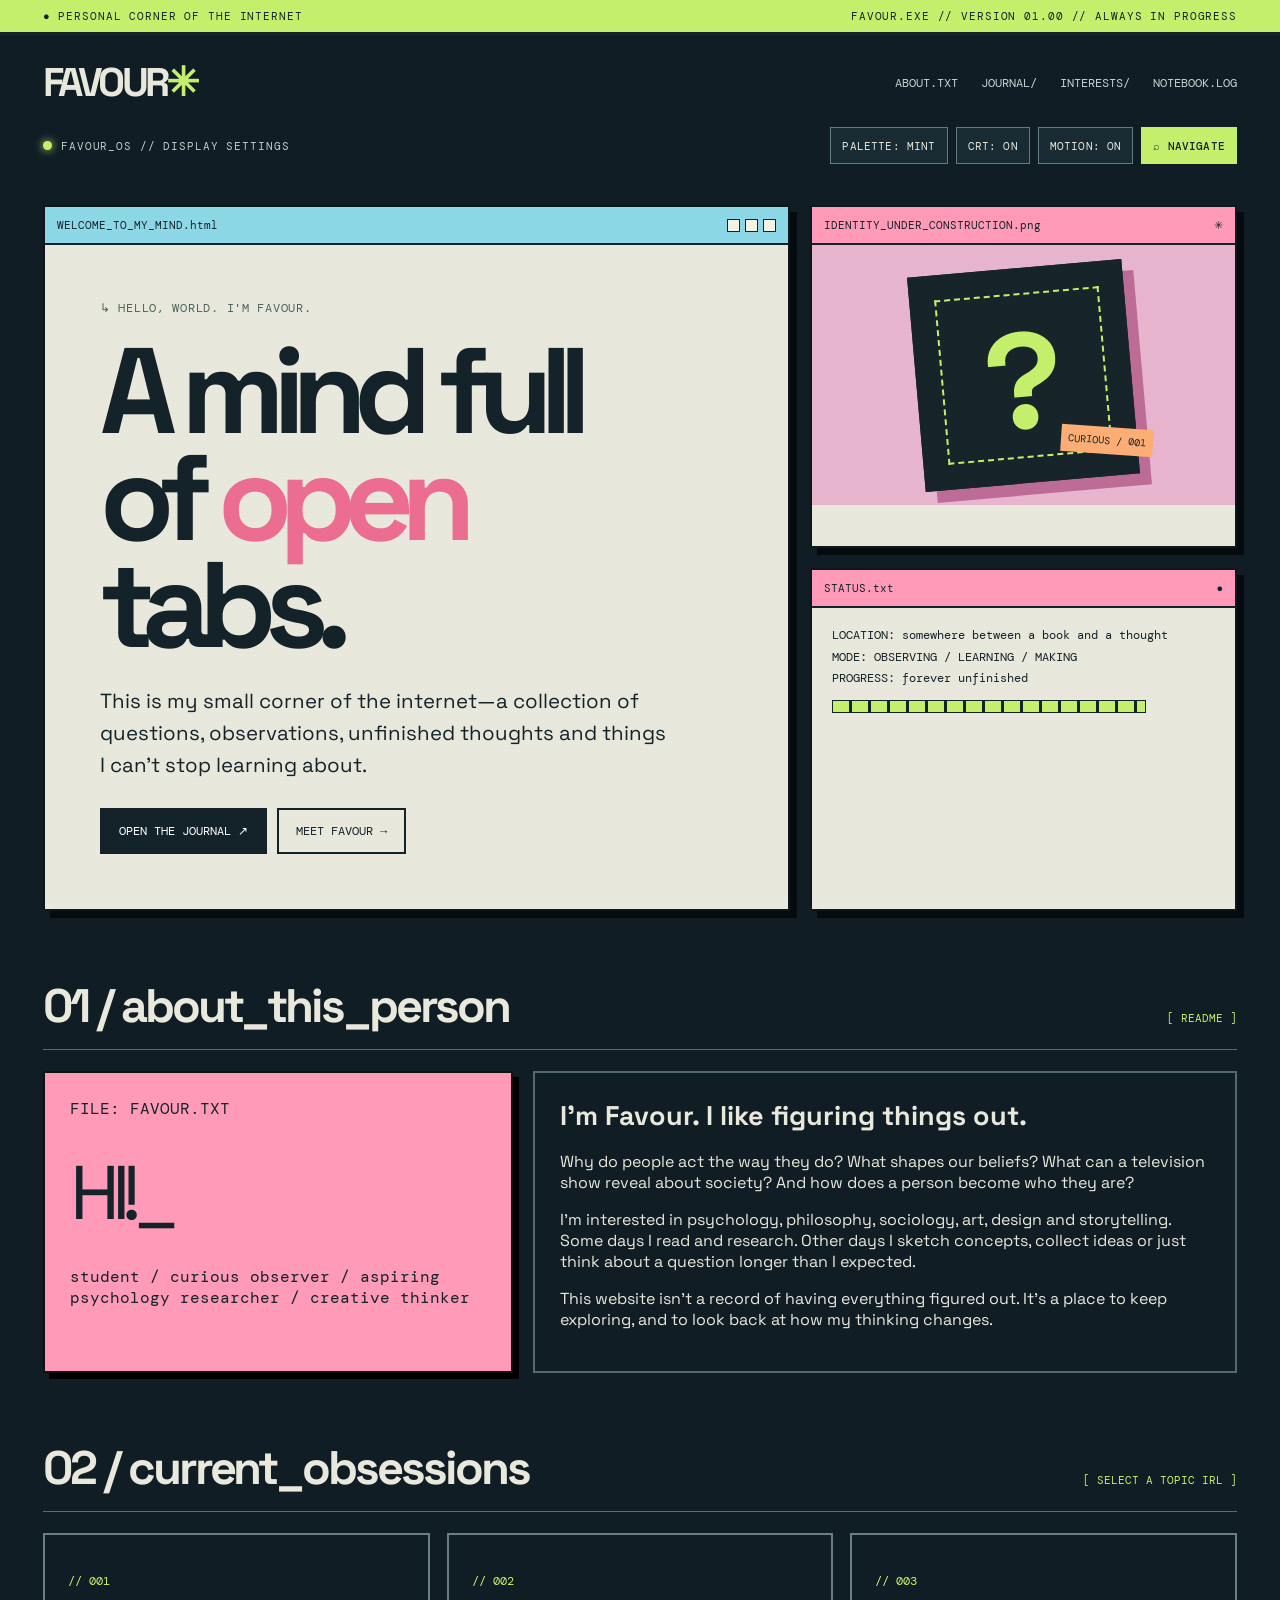
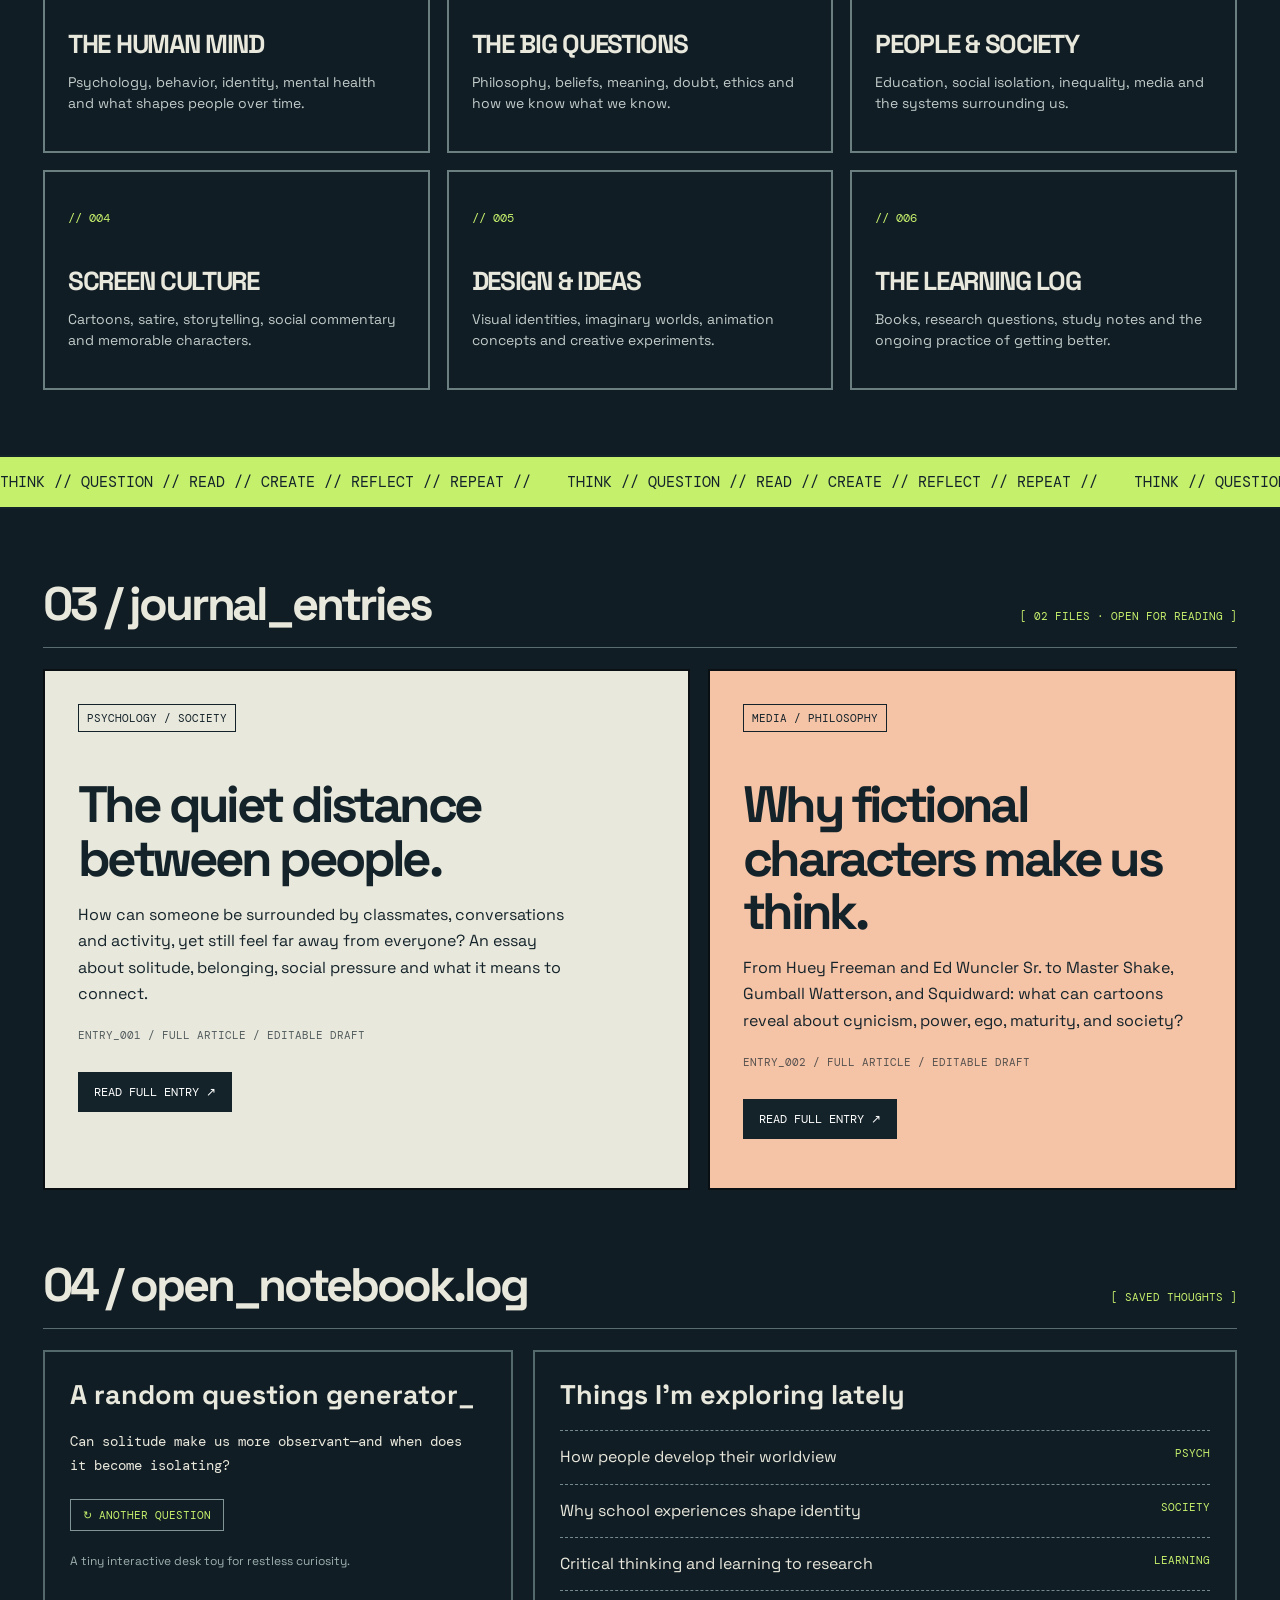
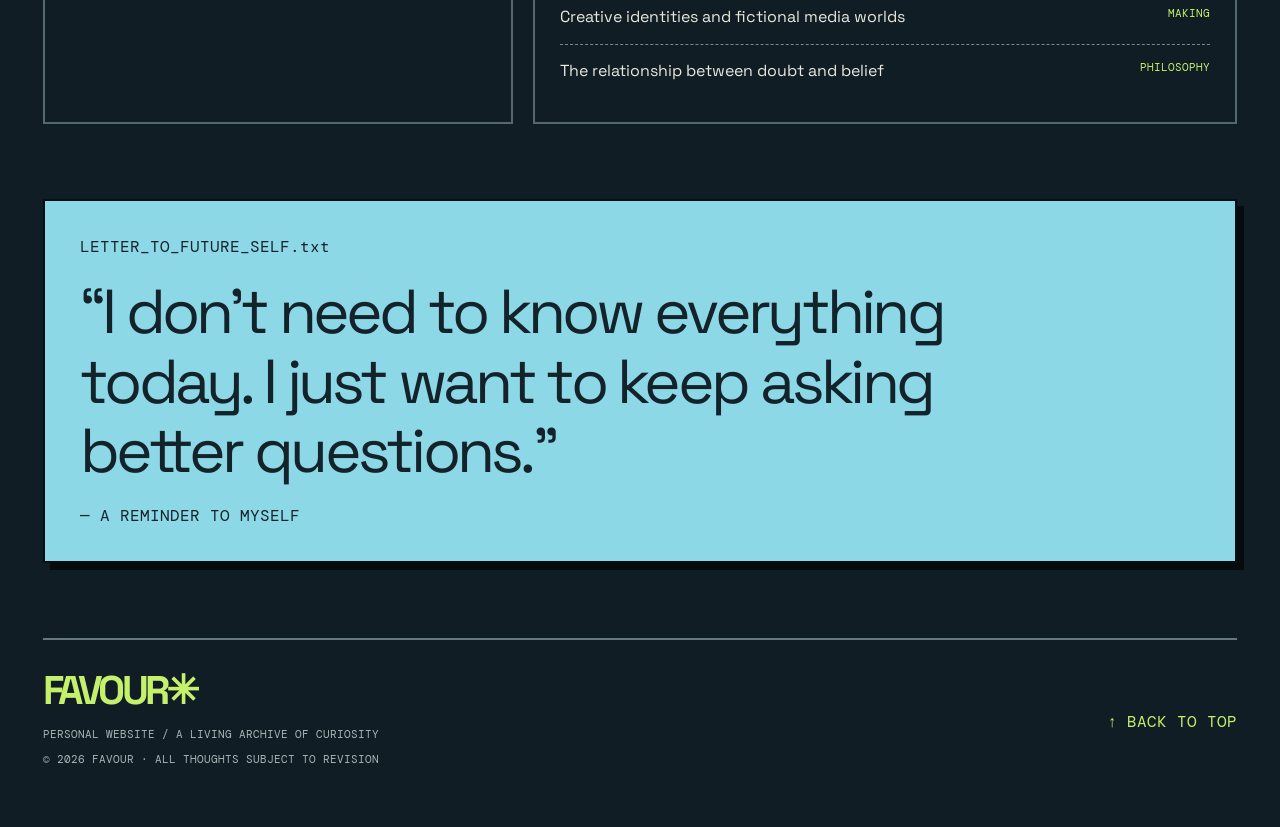
==== commit 986321b4: "Update FAVOUR journal preview for expanded cartoon character essay" ====
--- a/index.html
+++ b/index.html
@@ -12,6 +12,6 @@
 <div class="wrap"><section class="section" id="journal"><div class="sectionhead"><h2>03 / journal_entries</h2><span>[ 02 FILES · OPEN FOR READING ]</span></div>
 <div class="journal">
 <article class="article"><span class="tag">PSYCHOLOGY / SOCIETY</span><h3>The quiet distance between people.</h3><p>How can someone be surrounded by classmates, conversations and activity, yet still feel far away from everyone? An essay about solitude, belonging, social pressure and what it means to connect.</p><small>ENTRY_001 / FULL ARTICLE / EDITABLE DRAFT</small><p><a href="journal/quiet-distance.html" aria-label="Read The quiet distance between people" style="display:inline-block;background:#14232a;color:#ffffff;text-decoration:none;font:12px 'DM Mono',monospace;padding:12px 16px;margin-top:12px">READ FULL ENTRY ↗</a></p></article>
-<article class="article"><span class="tag">MEDIA / PHILOSOPHY</span><h3>Why fictional characters make us think.</h3><p>Cartoons can exaggerate real-world questions about identity, authority, society and values. An essay about satire, interpretation and why fictional stories can lead to serious thinking.</p><small>ENTRY_002 / FULL ARTICLE / EDITABLE DRAFT</small><p><a href="journal/fictional-characters.html" aria-label="Read Why fictional characters make us think" style="display:inline-block;background:#14232a;color:#ffffff;text-decoration:none;font:12px 'DM Mono',monospace;padding:12px 16px;margin-top:12px">READ FULL ENTRY ↗</a></p></article>
+<article class="article"><span class="tag">MEDIA / PHILOSOPHY</span><h3>Why fictional characters make us think.</h3><p>From Huey Freeman and Ed Wuncler Sr. to Master Shake, Gumball Watterson, and Squidward: what can cartoons reveal about cynicism, power, ego, maturity, and society?</p><small>ENTRY_002 / FULL ARTICLE / EDITABLE DRAFT</small><p><a href="journal/fictional-characters.html" aria-label="Read Why fictional characters make us think" style="display:inline-block;background:#14232a;color:#ffffff;text-decoration:none;font:12px 'DM Mono',monospace;padding:12px 16px;margin-top:12px">READ FULL ENTRY ↗</a></p></article>
 </div></section><section class="section" id="notebook"><div class="sectionhead"><h2>04 / open_notebook.log</h2><span>[ SAVED THOUGHTS ]</span></div><div class="cols"><div class="notebook"><h3>A random question generator<span class="blink">_</span></h3><p class="thought" id="thought" aria-live="polite">Can solitude make us more observant—and when does it become isolating?</p><button class="toggle" id="shuffle">↻ ANOTHER QUESTION</button><p style="color:#9db1af;font-size:12px;margin-top:22px">A tiny interactive desk toy for restless curiosity.</p></div><div class="notebook"><h3>Things I'm exploring lately</h3><div class="item">How people develop their worldview <span>PSYCH</span></div><div class="item">Why school experiences shape identity <span>SOCIETY</span></div><div class="item">Critical thinking and learning to research <span>LEARNING</span></div><div class="item">Creative identities and fictional media worlds <span>MAKING</span></div><div class="item">The relationship between doubt and belief <span>PHILOSOPHY</span></div></div></div></section><div class="quote"><div class="mono">LETTER_TO_FUTURE_SELF.txt</div><p>“I don't need to know everything today. I just want to keep asking better questions.”</p><div class="mono">— A REMINDER TO MYSELF</div></div><footer class="footer"><div><a class="brand" href="#top">FAVOUR<span>✳</span></a><p>PERSONAL WEBSITE / A LIVING ARCHIVE OF CURIOSITY</p><p>© <span id="year">2026</span> FAVOUR · ALL THOUGHTS SUBJECT TO REVISION</p></div><a href="#top" class="mono">↑ BACK TO TOP</a></footer></div>
 <script>const questions=["Can solitude make us more observant—and when does it become isolating?","How much of our identity is chosen, and how much is shaped by others?","Can cynicism protect us while also limiting us?","Why can a fictional story explain something reality makes hard to see?","What makes an argument persuasive rather than simply loud?","How do you stay curious about a world that often disappoints you?","What does it mean to change your mind without losing yourself?"];let ix=0;document.getElementById('shuffle').addEventListener('click',()=>{ix=(ix+1)%questions.length;document.getElementById('thought').textContent=questions[ix]});document.getElementById('year').textContent=new Date().getFullYear();</script><script src="assets/favour-ui.js" defer></script></body></html>
--- a/assets/favour-ui.css
+++ b/assets/favour-ui.css
@@ -52,3 +52,25 @@
 @media(min-width:900px){.fx-controls{margin-top:-5px}}
 @media(max-width:620px){.fx-controls{align-items:flex-start}.fx-actions{width:100%}.fx-actions .fx-control{flex:1 1 auto;font-size:10px;padding:9px 7px}.fx-modal{padding-top:70px}.fx-modalbody{padding:16px}.fx-results a{font-size:11px}.fx-detail .fx-close{float:none;display:block;margin-left:auto}.fx-topic[aria-expanded="true"]::after{font-size:9px}}
 @media(prefers-reduced-motion:reduce){.fx-light{animation:none!important}.fx-control{transition:none!important;transform:none!important}}
+
+/* Interactive directory and quiet retro motion. */
+.fx-topic .fx-topic-title{display:block;font-size:26px;letter-spacing:-.05em;line-height:1.2;font-weight:700;margin:40px 0 12px}
+.fx-topic .fx-topic-summary{display:block;color:#c1ccca;line-height:1.5;font-size:14px;margin:0;font-weight:400}
+.fx-topic .index{display:block}
+.fx-topic{appearance:none;-webkit-appearance:none;min-width:0}
+.fx-topic:hover{border-color:var(--mint)}
+.fx-topic[aria-expanded="true"] .fx-topic-summary{color:#e7e9e0}
+@media(max-width:560px){.fx-topic .fx-topic-title{margin-top:25px}}
+@media(hover:hover) and (prefers-reduced-motion:no-preference){
+ body:not(.fx-no-motion) .hero .window{transition:transform .25s ease,box-shadow .25s ease}
+ body:not(.fx-no-motion) .hero .window:hover{transform:translateY(-3px)}
+ body:not(.fx-no-motion) .hero .art{transition:transform .35s ease}
+ body:not(.fx-no-motion) .hero .window:hover .art{transform:rotate(0deg) scale(1.035)}
+ body:not(.fx-no-motion) .journal .article{transition:transform .23s ease,box-shadow .23s ease}
+ body:not(.fx-no-motion) .journal .article:hover{transform:translateY(-3px);box-shadow:6px 6px 0 #080f13}
+}
+.marquee:hover span{animation-play-state:paused}
+html:has(body.fx-no-motion){scroll-behavior:auto!important}
+body.fx-no-motion .fx-control:hover{transform:none!important}
+body.fx-no-motion .marquee span{animation:none!important}
+@media(prefers-reduced-motion:reduce){html{scroll-behavior:auto!important}}
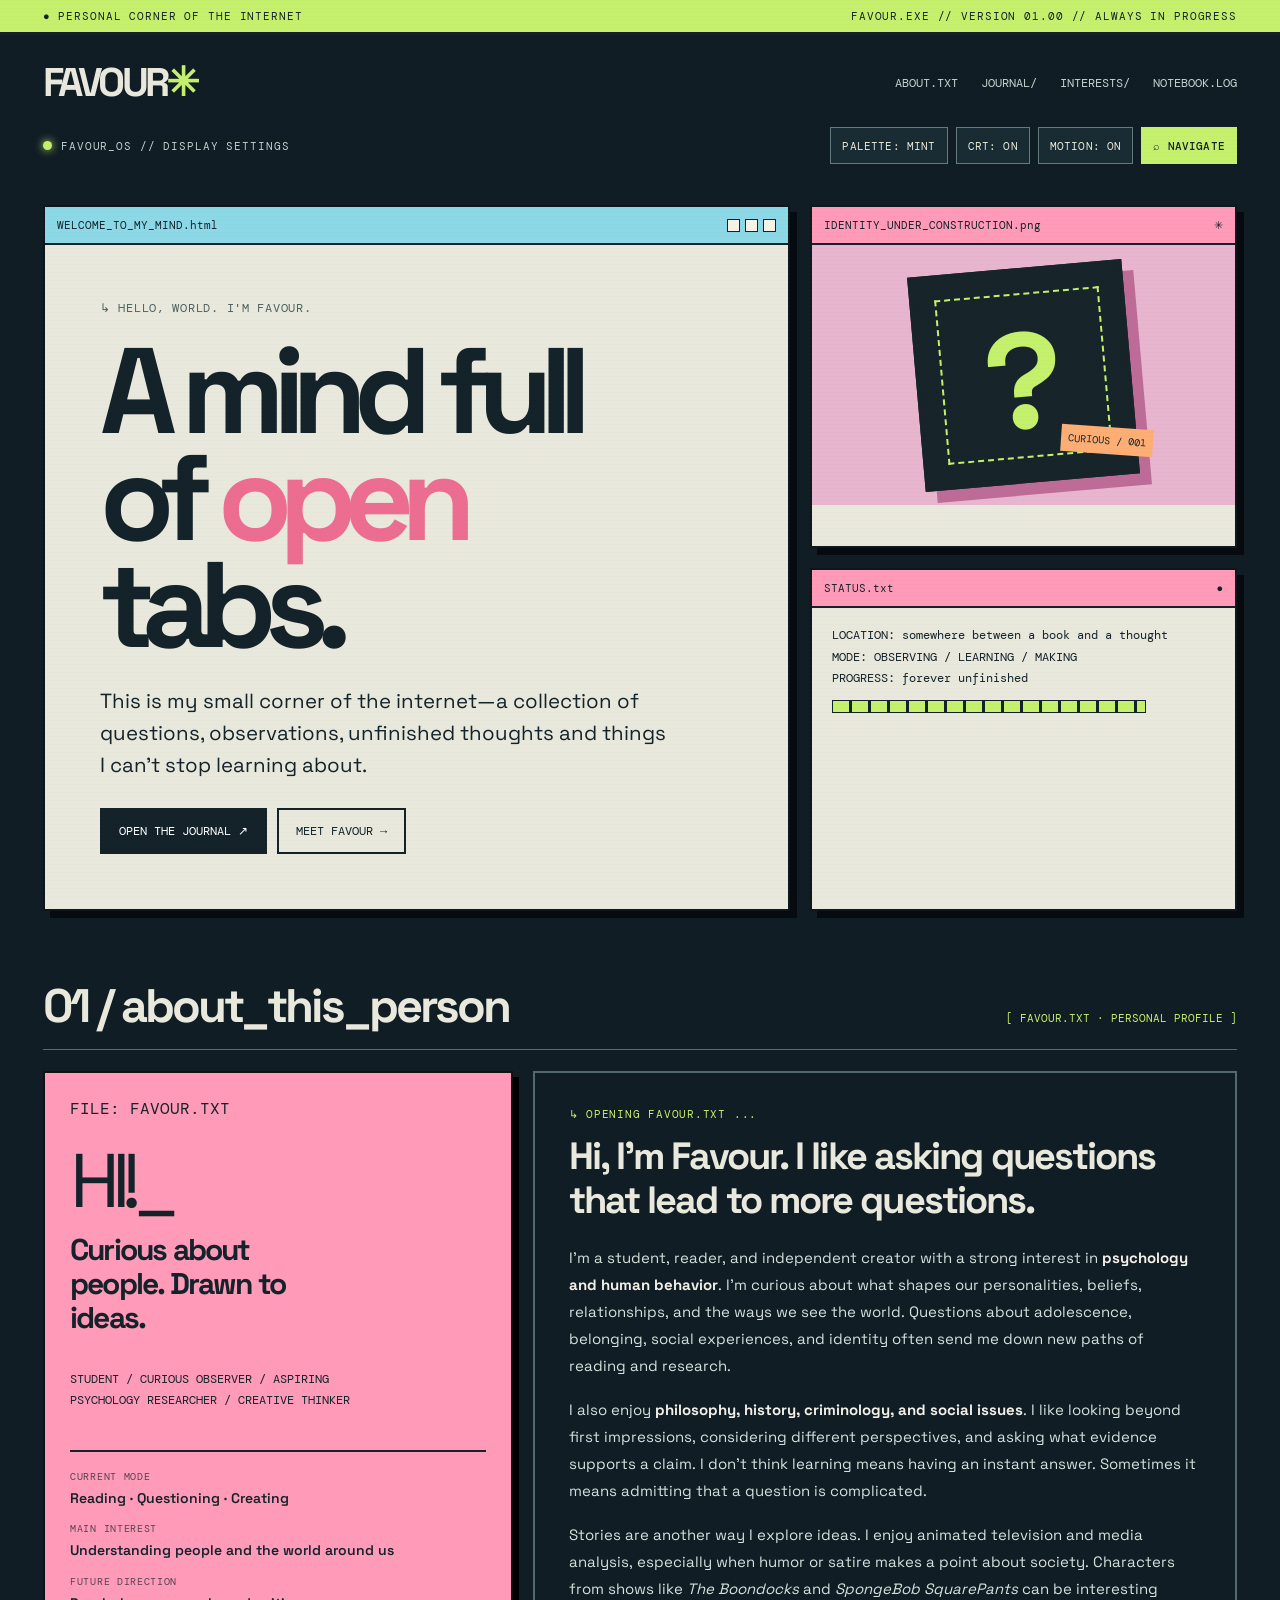
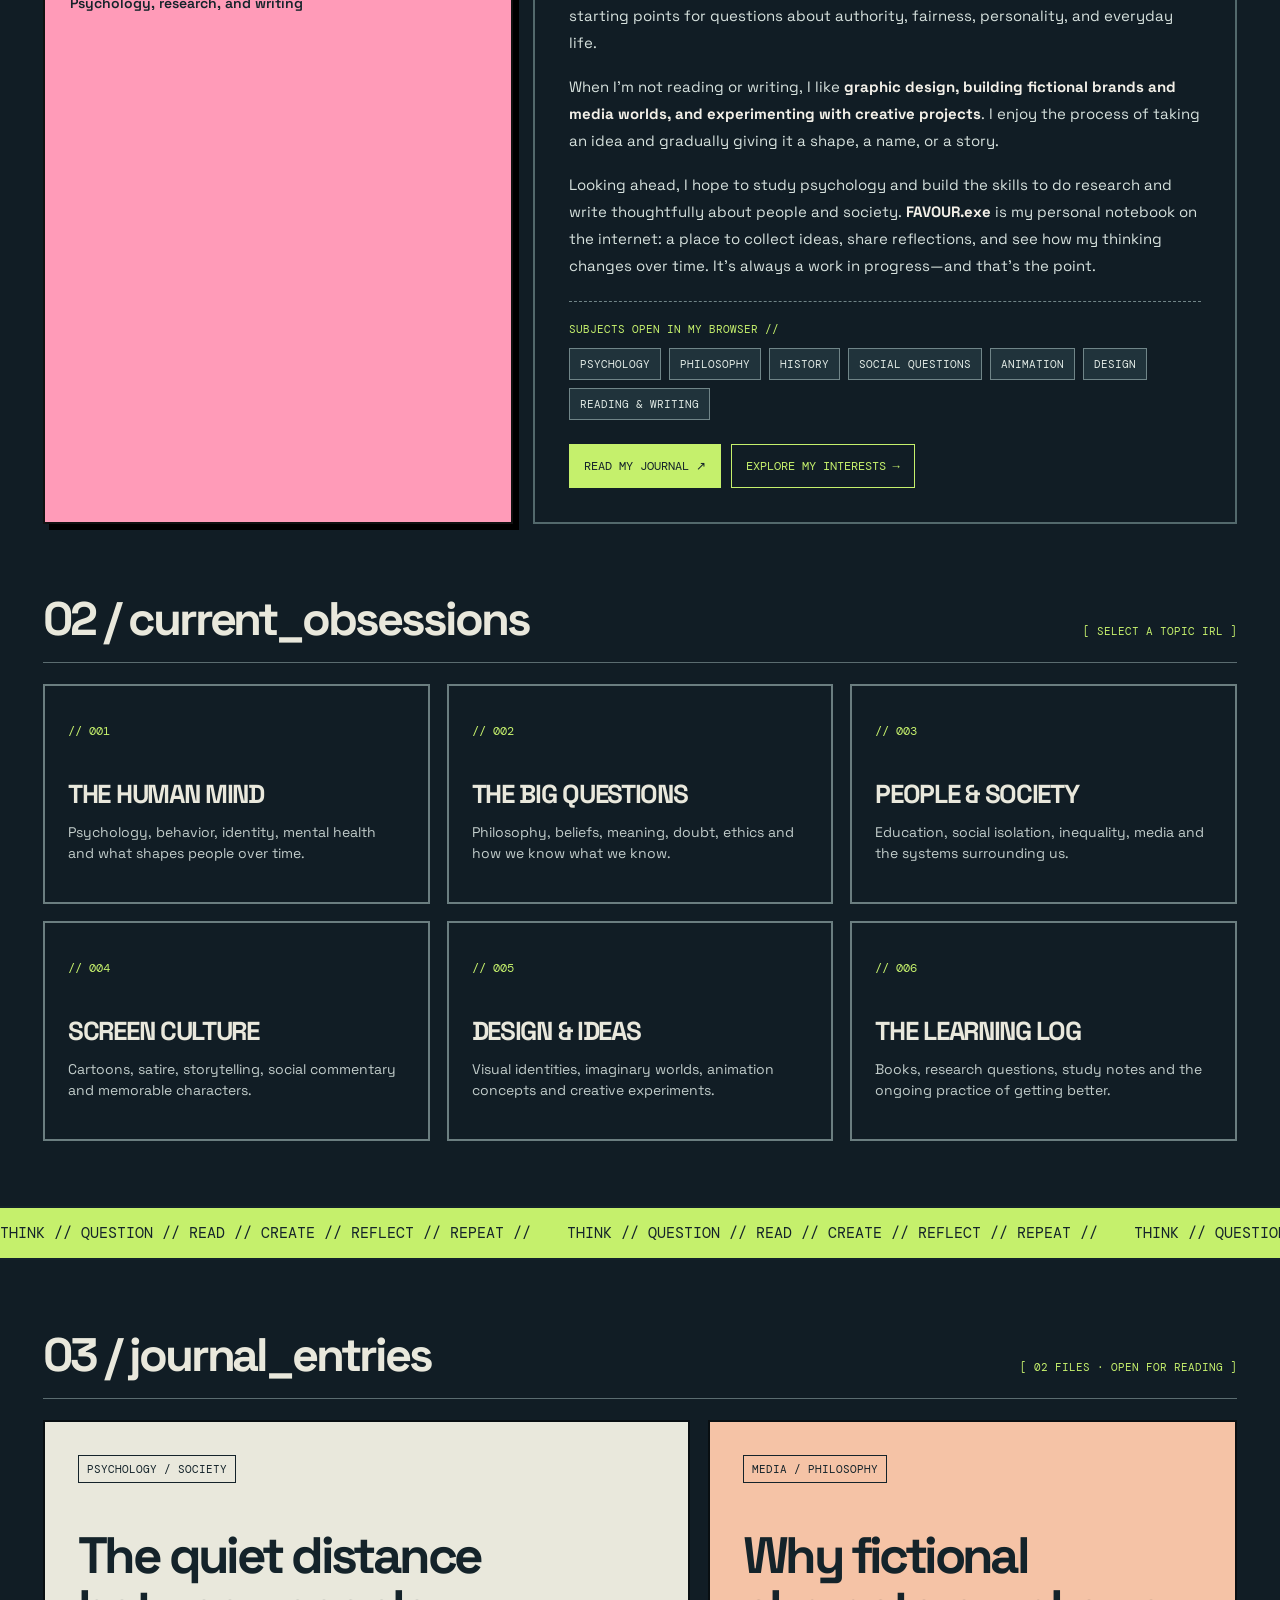
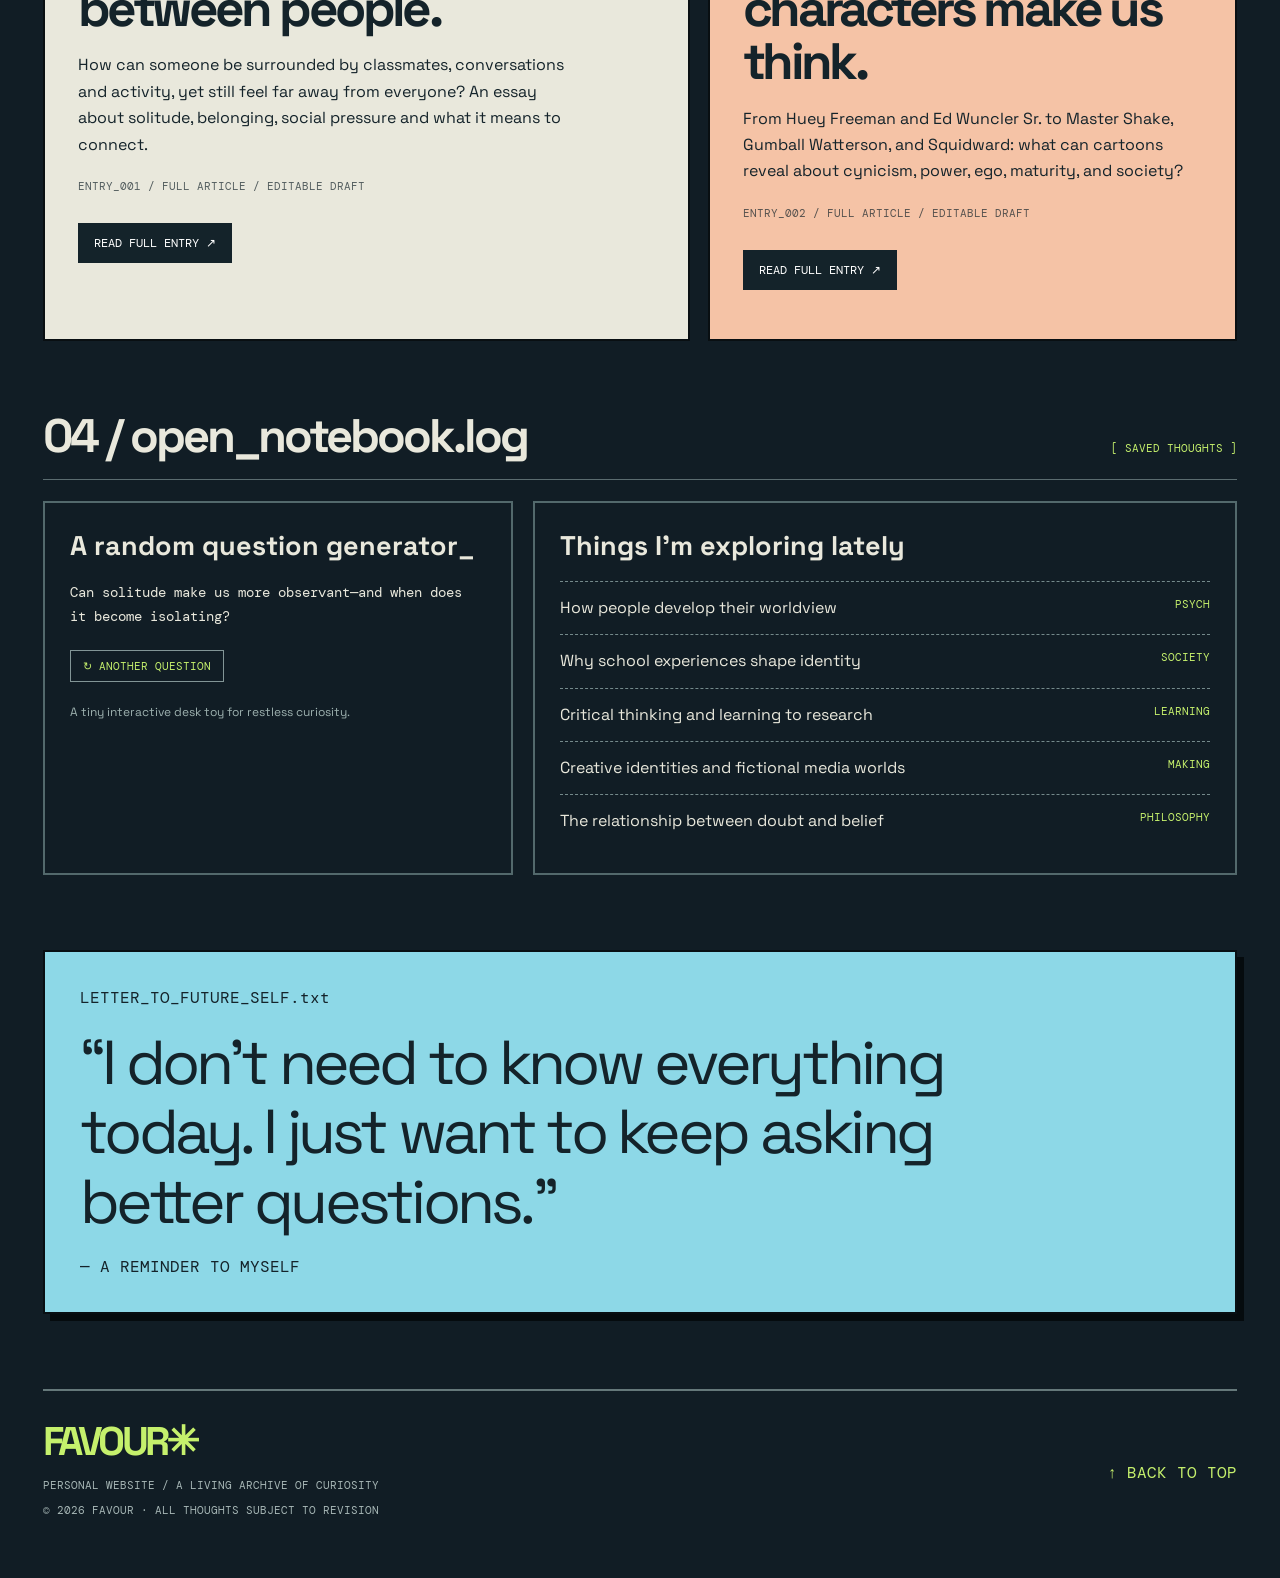
==== commit 4bea087e: "Personalize About Me profile with interests, research goals and creative reflections" ====
--- a/index.html
+++ b/index.html
@@ -6,7 +6,33 @@
 <div class="top"><div class="wrap"><span>● PERSONAL CORNER OF THE INTERNET</span><span>FAVOUR.EXE // VERSION 01.00 // ALWAYS IN PROGRESS</span></div></div>
 <header class="wrap nav"><a class="brand" href="#top">FAVOUR<span>✳</span></a><nav class="navlinks" aria-label="Main navigation"><a href="#about">ABOUT.TXT</a><a href="#journal">JOURNAL/</a><a href="#curiosities">INTERESTS/</a><a href="#notebook">NOTEBOOK.LOG</a></nav></header>
 <main id="top" class="wrap"><div class="hero"><section class="window"><div class="bar"><span>WELCOME_TO_MY_MIND.html</span><span class="traffic" aria-hidden="true"><i></i><i></i><i></i></span></div><div class="intro"><div class="eyebrow">↳ HELLO, WORLD. I'M FAVOUR.</div><h1>A mind full<br>of <em>open</em><br>tabs.</h1><p>This is my small corner of the internet—a collection of questions, observations, unfinished thoughts and things I can't stop learning about.</p><div class="actions"><a class="btn" href="#journal">OPEN THE JOURNAL ↗</a><a class="btn secondary" href="#about">MEET FAVOUR →</a></div></div></section><aside class="side"><div class="window"><div class="bar"><span>IDENTITY_UNDER_CONSTRUCTION.png</span><span>✳</span></div><div class="portrait"><div class="art" role="img" aria-label="Abstract question mark illustration representing curiosity"></div></div></div><div class="window"><div class="bar"><span>STATUS.txt</span><span>●</span></div><div class="tiny"><p>LOCATION: somewhere between a book and a thought</p><p>MODE: OBSERVING / LEARNING / MAKING</p><p>PROGRESS: forever unfinished</p><div class="meter" aria-label="Decorative progress graphic"></div></div></div></aside></div>
-<section class="section" id="about"><div class="sectionhead"><h2>01 / about_this_person</h2><span>[ README ]</span></div><div class="cols"><div class="labelbox"><div class="mono">FILE: FAVOUR.TXT</div><div class="big">HI!<span class="blink">_</span></div><div class="mono">student / curious observer / aspiring psychology researcher / creative thinker</div></div><div class="notebook"><h3>I'm Favour. I like figuring things out.</h3><p>Why do people act the way they do? What shapes our beliefs? What can a television show reveal about society? And how does a person become who they are?</p><p>I'm interested in psychology, philosophy, sociology, art, design and storytelling. Some days I read and research. Other days I sketch concepts, collect ideas or just think about a question longer than I expected.</p><p>This website isn't a record of having everything figured out. It's a place to keep exploring, and to look back at how my thinking changes.</p></div></div></section>
+<section class="section" id="about">
+  <div class="sectionhead"><h2>01 / about_this_person</h2><span>[ FAVOUR.TXT · PERSONAL PROFILE ]</span></div>
+  <div class="cols">
+    <aside class="labelbox about-id" aria-label="Favour profile at a glance">
+      <div class="mono">FILE: FAVOUR.TXT</div>
+      <div class="big">HI!<span class="blink" aria-hidden="true">_</span></div>
+      <p class="about-tagline">Curious about people. Drawn to ideas.</p>
+      <p class="about-roles">STUDENT / CURIOUS OBSERVER / ASPIRING PSYCHOLOGY RESEARCHER / CREATIVE THINKER</p>
+      <div class="about-file-details">
+        <div class="about-file-row"><span class="mono">CURRENT MODE</span><strong>Reading · Questioning · Creating</strong></div>
+        <div class="about-file-row"><span class="mono">MAIN INTEREST</span><strong>Understanding people and the world around us</strong></div>
+        <div class="about-file-row"><span class="mono">FUTURE DIRECTION</span><strong>Psychology, research, and writing</strong></div>
+      </div>
+    </aside>
+    <div class="notebook about-copy">
+      <div class="about-kicker">↳ OPENING FAVOUR.TXT ...</div>
+      <h3>Hi, I'm Favour. I like asking questions that lead to more questions.</h3>
+      <p>I'm a student, reader, and independent creator with a strong interest in <strong>psychology and human behavior</strong>. I'm curious about what shapes our personalities, beliefs, relationships, and the ways we see the world. Questions about adolescence, belonging, social experiences, and identity often send me down new paths of reading and research.</p>
+      <p>I also enjoy <strong>philosophy, history, criminology, and social issues</strong>. I like looking beyond first impressions, considering different perspectives, and asking what evidence supports a claim. I don't think learning means having an instant answer. Sometimes it means admitting that a question is complicated.</p>
+      <p>Stories are another way I explore ideas. I enjoy animated television and media analysis, especially when humor or satire makes a point about society. Characters from shows like <em>The Boondocks</em> and <em>SpongeBob SquarePants</em> can be interesting starting points for questions about authority, fairness, personality, and everyday life.</p>
+      <p>When I'm not reading or writing, I like <strong>graphic design, building fictional brands and media worlds, and experimenting with creative projects</strong>. I enjoy the process of taking an idea and gradually giving it a shape, a name, or a story.</p>
+      <p>Looking ahead, I hope to study psychology and build the skills to do research and write thoughtfully about people and society. <strong>FAVOUR.exe</strong> is my personal notebook on the internet: a place to collect ideas, share reflections, and see how my thinking changes over time. It's always a work in progress—and that's the point.</p>
+      <div class="about-interests"><div class="mono">SUBJECTS OPEN IN MY BROWSER //</div><div class="about-chips" aria-label="My interests"><span class="about-chip">PSYCHOLOGY</span><span class="about-chip">PHILOSOPHY</span><span class="about-chip">HISTORY</span><span class="about-chip">SOCIAL QUESTIONS</span><span class="about-chip">ANIMATION</span><span class="about-chip">DESIGN</span><span class="about-chip">READING &amp; WRITING</span></div></div>
+      <div class="about-links"><a href="#journal">READ MY JOURNAL ↗</a><a href="#curiosities">EXPLORE MY INTERESTS →</a></div>
+    </div>
+  </div>
+</section>
 <section class="section" id="curiosities"><div class="sectionhead"><h2>02 / current_obsessions</h2><span>[ SELECT A TOPIC IRL ]</span></div><div class="grid3"><button type="button" class="tile fx-topic" data-topic="mind" aria-expanded="false" aria-controls="fx-topic-detail"><span class="index">// 001</span><span class="fx-topic-title">THE HUMAN MIND</span><span class="fx-topic-summary">Psychology, behavior, identity, mental health and what shapes people over time.</span></button><button type="button" class="tile fx-topic" data-topic="questions" aria-expanded="false" aria-controls="fx-topic-detail"><span class="index">// 002</span><span class="fx-topic-title">THE BIG QUESTIONS</span><span class="fx-topic-summary">Philosophy, beliefs, meaning, doubt, ethics and how we know what we know.</span></button><button type="button" class="tile fx-topic" data-topic="society" aria-expanded="false" aria-controls="fx-topic-detail"><span class="index">// 003</span><span class="fx-topic-title">PEOPLE &amp; SOCIETY</span><span class="fx-topic-summary">Education, social isolation, inequality, media and the systems surrounding us.</span></button><button type="button" class="tile fx-topic" data-topic="screens" aria-expanded="false" aria-controls="fx-topic-detail"><span class="index">// 004</span><span class="fx-topic-title">SCREEN CULTURE</span><span class="fx-topic-summary">Cartoons, satire, storytelling, social commentary and memorable characters.</span></button><button type="button" class="tile fx-topic" data-topic="design" aria-expanded="false" aria-controls="fx-topic-detail"><span class="index">// 005</span><span class="fx-topic-title">DESIGN &amp; IDEAS</span><span class="fx-topic-summary">Visual identities, imaginary worlds, animation concepts and creative experiments.</span></button><button type="button" class="tile fx-topic" data-topic="learning" aria-expanded="false" aria-controls="fx-topic-detail"><span class="index">// 006</span><span class="fx-topic-title">THE LEARNING LOG</span><span class="fx-topic-summary">Books, research questions, study notes and the ongoing practice of getting better.</span></button></div><div class="fx-detail" id="fx-topic-detail" hidden><button type="button" class="fx-close" data-topic-close>✕ CLOSE FILE</button><span class="fx-kicker">● INTEREST_EXPLORER.exe</span><h3 data-topic-heading></h3><p data-topic-text></p><a href="#journal" data-topic-link>EXPLORE ↗</a></div></section></main>
 <div class="marquee" aria-hidden="true"><span>THINK // QUESTION // READ // CREATE // REFLECT // REPEAT //&nbsp;&nbsp;&nbsp; THINK // QUESTION // READ // CREATE // REFLECT // REPEAT //&nbsp;&nbsp;&nbsp; THINK // QUESTION // READ // CREATE // REFLECT // REPEAT //&nbsp;&nbsp;&nbsp; THINK // QUESTION // READ // CREATE // REFLECT // REPEAT //&nbsp;&nbsp;&nbsp;</span></div>
 <div class="wrap"><section class="section" id="journal"><div class="sectionhead"><h2>03 / journal_entries</h2><span>[ 02 FILES · OPEN FOR READING ]</span></div>
--- a/assets/favour-ui.css
+++ b/assets/favour-ui.css
@@ -74,3 +74,30 @@
 body.fx-no-motion .fx-control:hover{transform:none!important}
 body.fx-no-motion .marquee span{animation:none!important}
 @media(prefers-reduced-motion:reduce){html{scroll-behavior:auto!important}}
+
+/* Personalized FAVOUR.TXT profile — homepage only. */
+.about-id{display:flex;flex-direction:column;gap:0;min-width:0}
+.about-id .big{line-height:1;margin:24px 0 14px}
+.about-id .about-tagline{font-size:clamp(20px,2.5vw,30px);line-height:1.13;letter-spacing:-.06em;font-weight:700;max-width:260px;margin:0 0 22px}
+.about-id .about-roles{font:12px/1.75 'DM Mono',monospace;max-width:290px}
+.about-file-details{border-top:2px solid var(--ink);padding-top:18px;margin-top:27px;display:grid;gap:14px}
+.about-file-row{display:grid;gap:5px}
+.about-file-row .mono{font-size:10px;letter-spacing:.07em;opacity:.72}
+.about-file-row strong{font-size:14px;font-weight:600;line-height:1.45}
+.about-copy{min-width:0;padding:clamp(22px,3vw,34px)}
+.about-copy .about-kicker{font:11px 'DM Mono',monospace;letter-spacing:.07em;color:var(--mint);margin-bottom:14px}
+.about-copy h3{font-size:clamp(26px,3vw,38px);line-height:1.14;letter-spacing:-.05em;margin:0 0 22px;max-width:650px}
+.about-copy p{color:#d6e1dd;font-size:15px;line-height:1.8;margin:0 0 17px;max-width:700px}
+.about-copy strong{color:#f3f0e8}
+.about-interests{margin:22px 0 24px;padding-top:20px;border-top:1px dashed #718487}
+.about-interests .mono{font-size:11px;color:var(--mint)}
+.about-chips{display:flex;flex-wrap:wrap;gap:8px;margin-top:12px}
+.about-chip{border:1px solid #708588;background:#20333b;padding:8px 10px;color:#e0e9e4;font:11px 'DM Mono',monospace}
+.about-links{display:flex;gap:10px;flex-wrap:wrap}
+.about-links a{background:var(--mint);color:var(--ink);font:12px 'DM Mono',monospace;text-decoration:none;display:inline-block;padding:13px 14px;border:1px solid var(--mint);transition:background .16s}
+.about-links a:last-child{background:transparent;color:var(--mint)}
+.about-links a:hover{background:var(--pink);color:var(--ink);border-color:var(--pink)}
+.about-links a:focus-visible{outline:3px solid var(--pink);outline-offset:3px}
+@media(max-width:850px){.about-id .about-tagline{max-width:none}.about-file-details{grid-template-columns:repeat(2,minmax(0,1fr))}}
+@media(max-width:500px){.about-file-details{grid-template-columns:1fr}.about-links a{width:100%;text-align:center}}
+@media(prefers-reduced-motion:reduce){.about-links a{transition:none}}
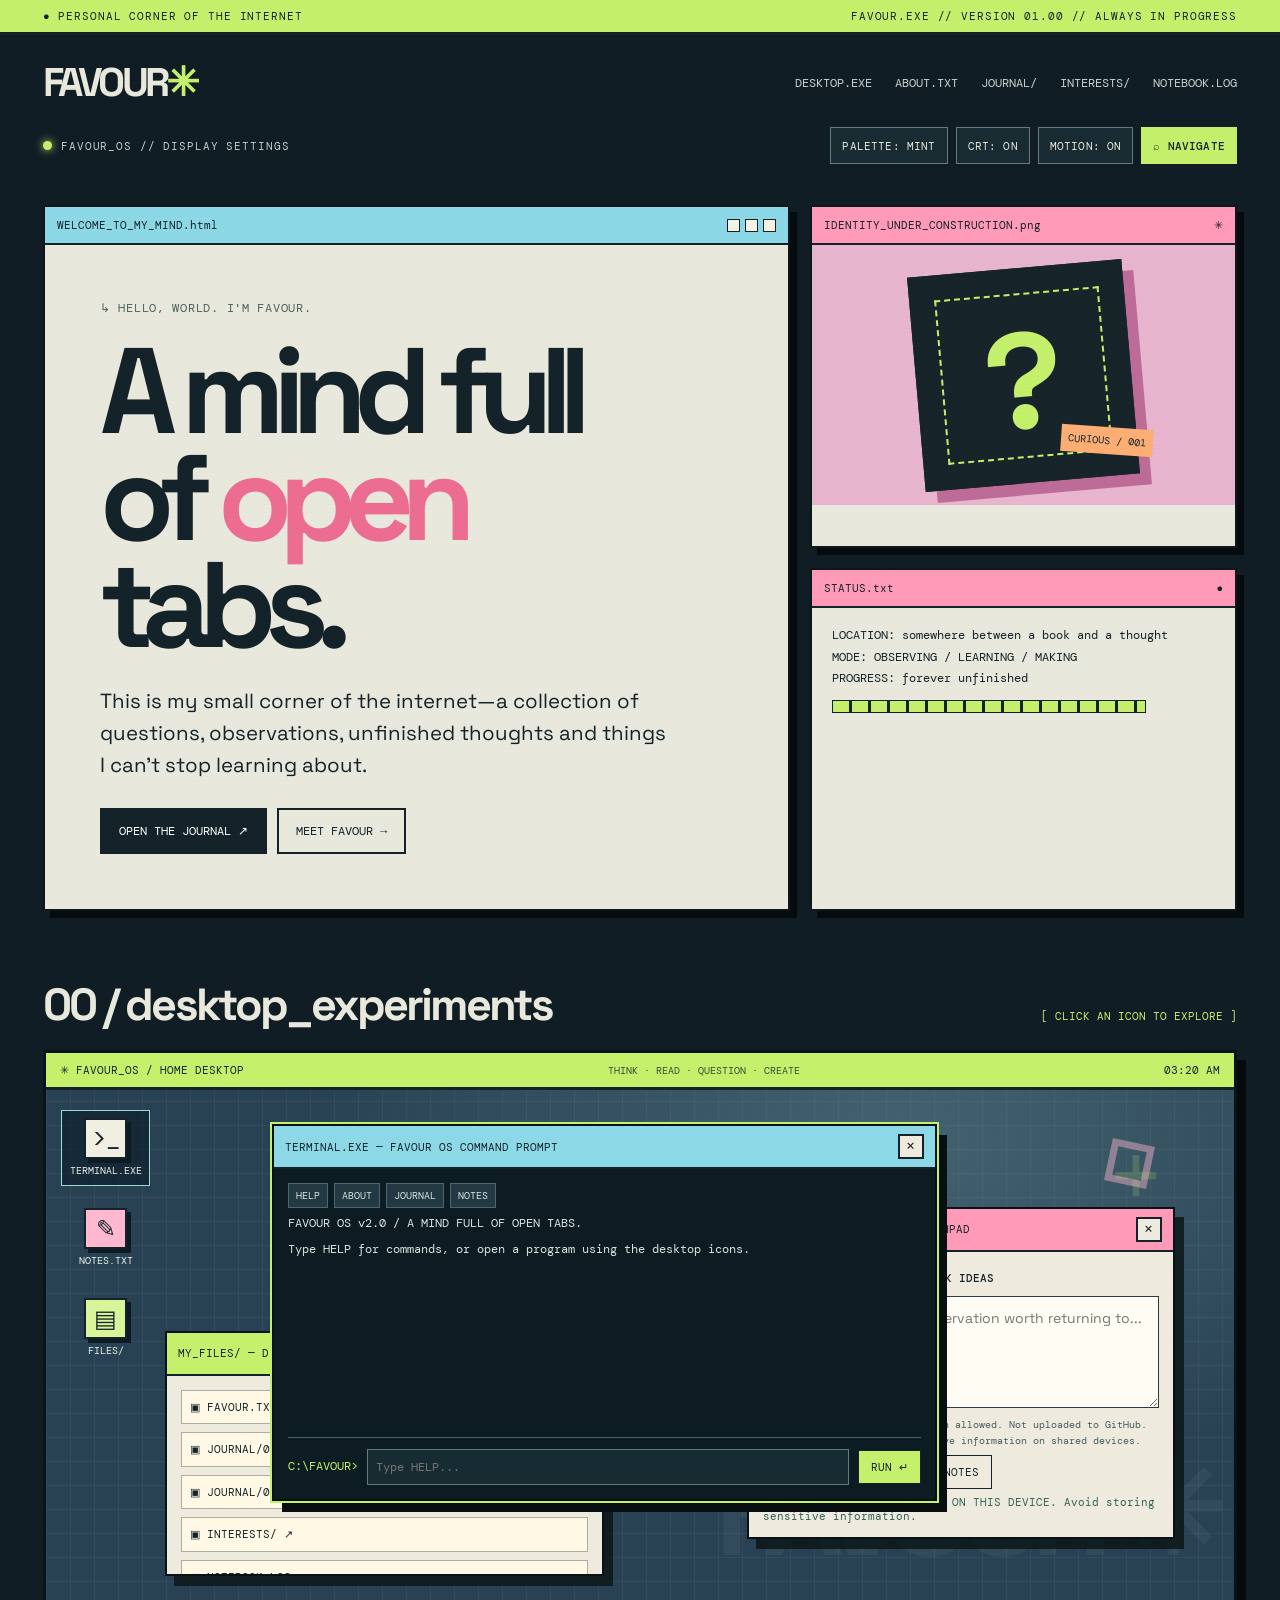
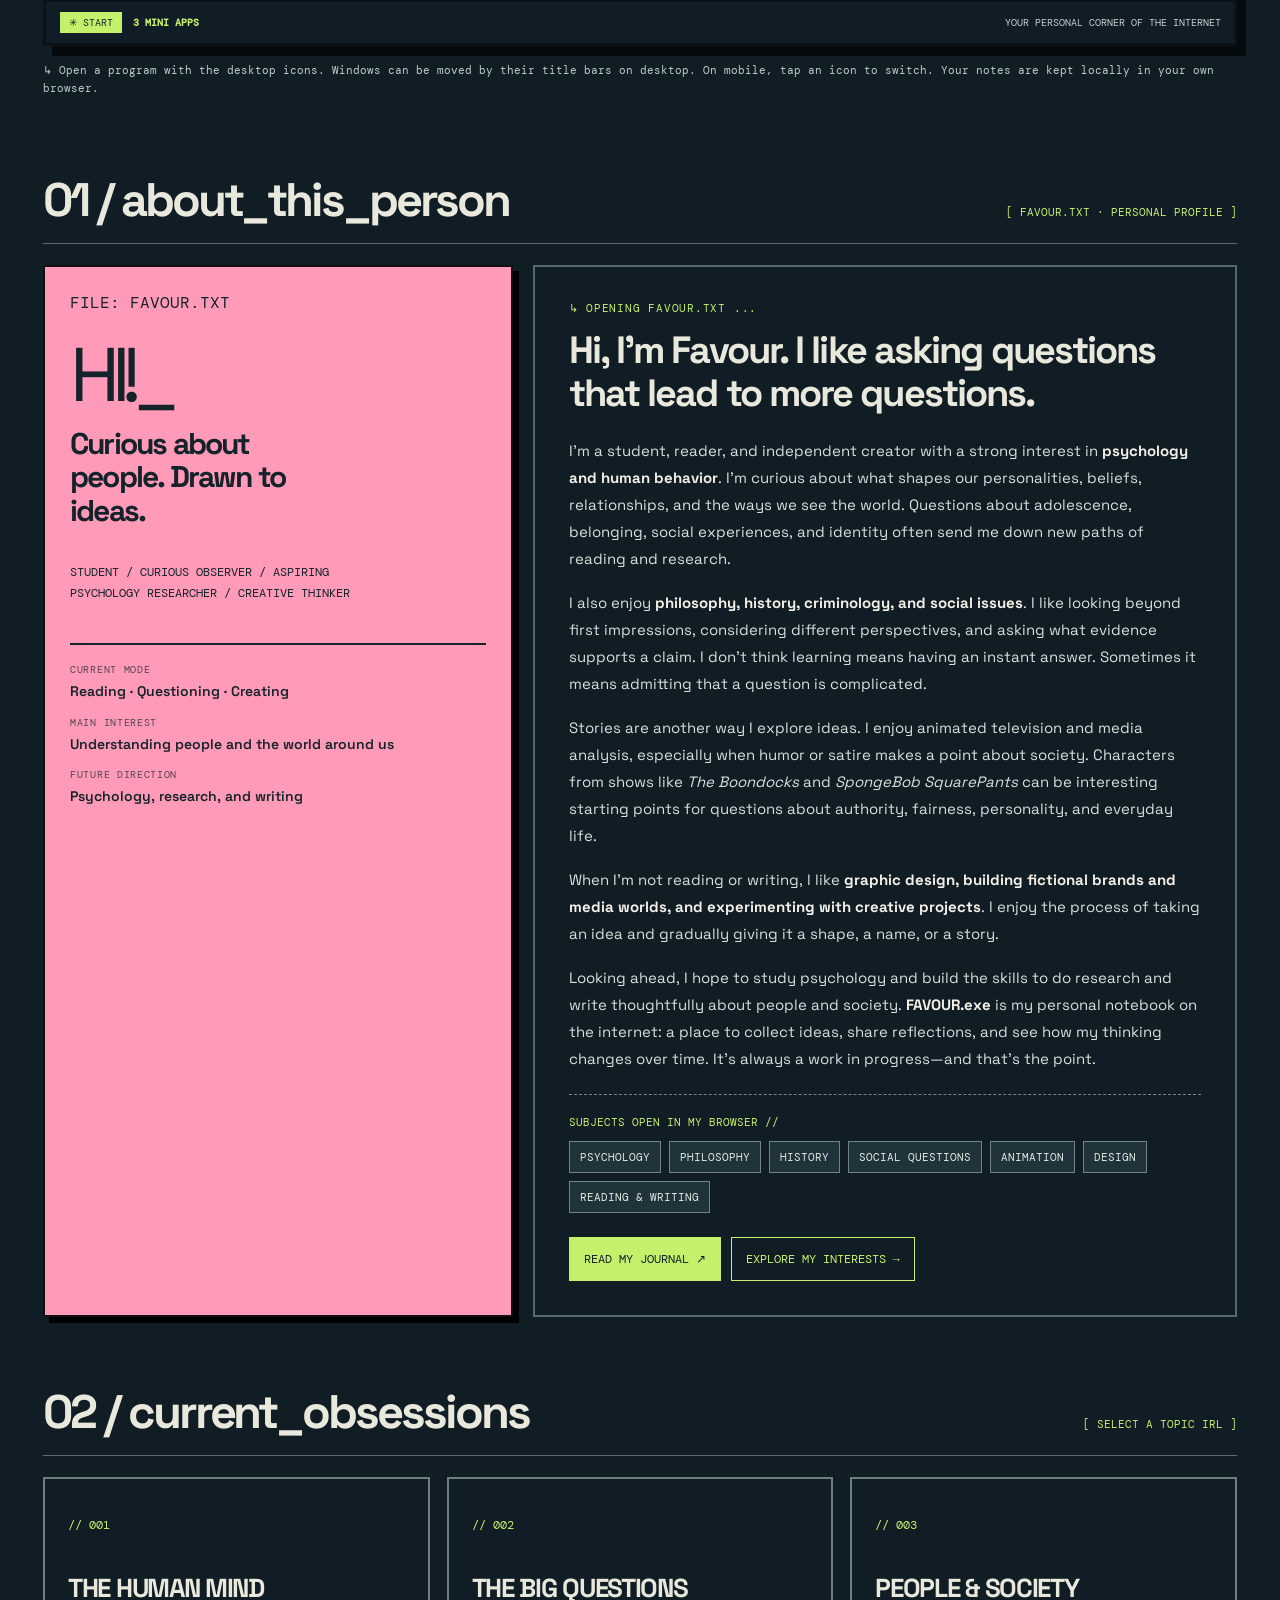
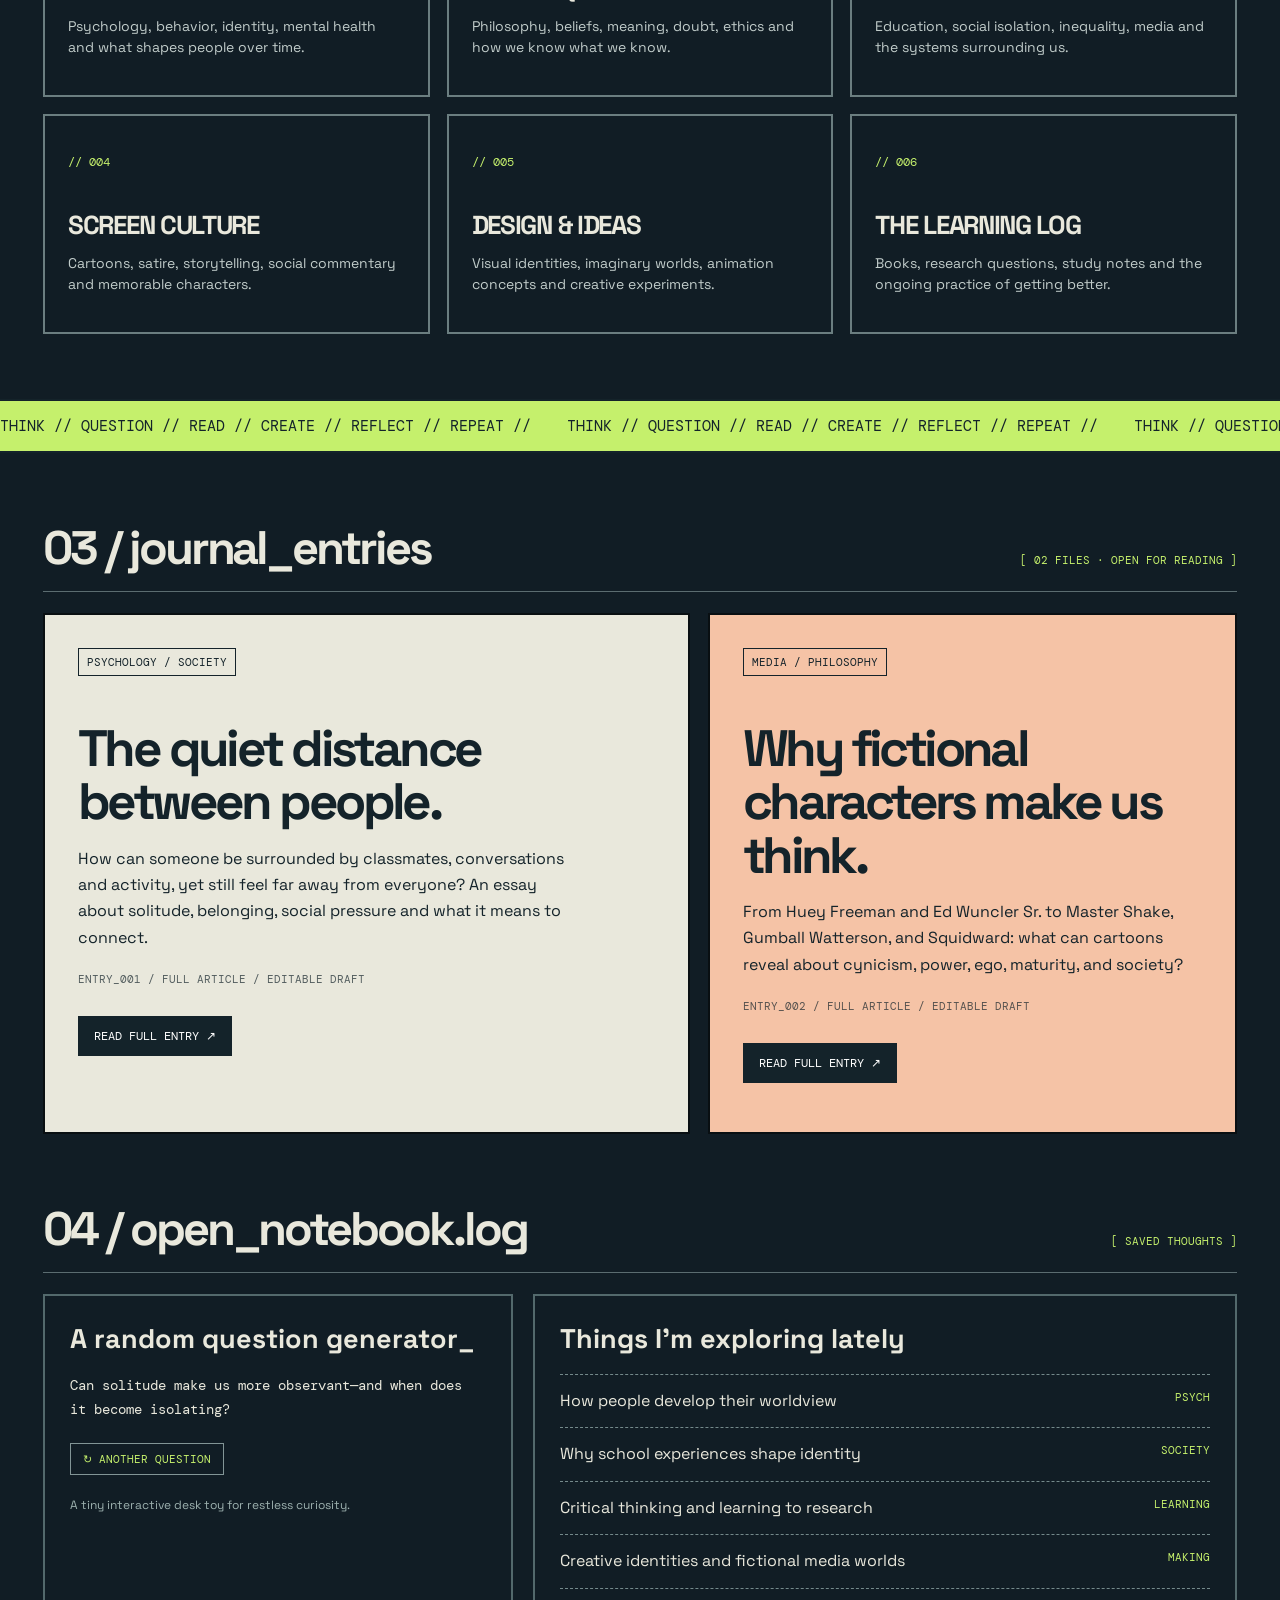
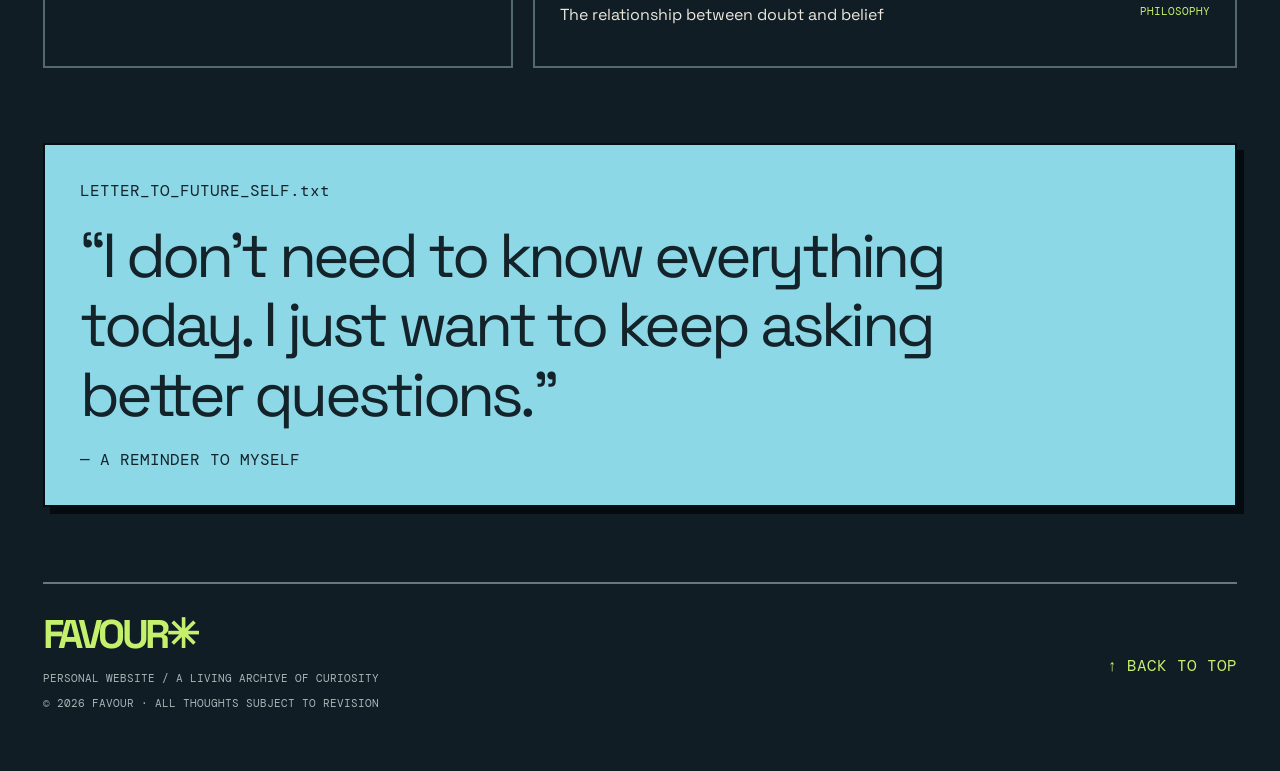
==== commit fbecc9c3: "Add FAVOUR OS interactive desktop with terminal, local notes and journal files" ====
--- a/index.html
+++ b/index.html
@@ -2,10 +2,55 @@
 <html lang="en"><head><meta charset="utf-8"><meta name="viewport" content="width=device-width,initial-scale=1"><meta name="theme-color" content="#101b24"><title>FAVOUR.exe — an unfinished atlas of thoughts</title><meta name="description" content="Favour's personal digital corner: psychology, philosophy, media, learning and unfinished ideas."><style>
 @import url('https://fonts.googleapis.com/css2?family=DM+Mono:wght@400;500&family=Space+Grotesk:wght@400;500;600;700&display=swap');
 :root{--bg:#111d25;--panel:#e9e8dc;--ink:#14232a;--mint:#c5f06c;--pink:#ff9bb8;--blue:#8dd8e7;--orange:#fcae74;--muted:#a9b9b9}*{box-sizing:border-box}html{scroll-behavior:smooth}body{margin:0;background:var(--bg);color:#e9e8dc;font-family:'Space Grotesk',Arial,sans-serif}button,a{font:inherit}a{color:inherit}button{cursor:pointer}button:focus-visible,a:focus-visible{outline:3px solid var(--pink);outline-offset:4px}body:before{content:"";position:fixed;inset:0;pointer-events:none;z-index:10;background:repeating-linear-gradient(0deg,transparent 0,transparent 3px,#00000012 4px);opacity:.26}.mono{font-family:'DM Mono',monospace}.wrap{max-width:1250px;margin:auto;padding:0 28px}.top{background:var(--mint);color:var(--ink);border-bottom:3px solid var(--ink);font:11px 'DM Mono',monospace;letter-spacing:.08em}.top .wrap{display:flex;justify-content:space-between;padding-top:9px;padding-bottom:9px;gap:10px}.nav{display:flex;align-items:center;justify-content:space-between;padding-top:22px;padding-bottom:22px;gap:20px}.brand{font-size:clamp(26px,4vw,40px);letter-spacing:-.09em;font-weight:700;text-decoration:none}.brand span{color:var(--mint)}.navlinks{display:flex;gap:23px;flex-wrap:wrap}.navlinks a{text-decoration:none;font:12px 'DM Mono',monospace;color:#c6d2d0}.navlinks a:hover{color:var(--mint)}.hero{display:grid;grid-template-columns:1.4fr .8fr;gap:20px;margin:24px 0 65px}.window{border:2px solid #10171c;box-shadow:7px 7px 0 #050b0e;background:var(--panel);color:var(--ink)}.bar{border-bottom:2px solid var(--ink);background:var(--blue);min-height:38px;display:flex;justify-content:space-between;align-items:center;padding:7px 12px;font:11px 'DM Mono',monospace;gap:10px}.traffic{display:flex;gap:5px}.traffic i{width:13px;height:13px;display:block;border:1.5px solid var(--ink);background:#f5f3e6}.intro{padding:clamp(23px,5vw,55px)}.eyebrow{font:12px 'DM Mono',monospace;color:#4d625f;letter-spacing:.06em}.intro h1{font-size:clamp(61px,9.5vw,128px);line-height:.88;letter-spacing:-.105em;margin:22px 0 27px;max-width:750px}.intro h1 em{font-style:normal;color:#ec6d91}.intro p{font-size:clamp(16px,1.6vw,21px);line-height:1.55;max-width:575px}.actions{display:flex;flex-wrap:wrap;gap:10px;margin-top:27px}.btn{background:var(--ink);color:white;text-decoration:none;padding:13px 17px;font:12px 'DM Mono',monospace;border:2px solid var(--ink);display:inline-block}.btn.secondary{background:transparent;color:var(--ink)}.btn:hover{background:var(--pink);color:var(--ink)}.side{display:flex;flex-direction:column;gap:20px}.side .window{flex:1}.side .bar{background:var(--pink)}.portrait{padding:16px;display:flex;align-items:center;justify-content:center;min-height:260px;background:#e7b5ce;overflow:hidden}.art{width:215px;height:215px;background:#17252a;border:3px solid #17252a;position:relative;transform:rotate(-5deg);box-shadow:11px 12px 0 #bd6c97}.art:before{content:"?";display:grid;place-items:center;position:absolute;inset:22px;border:2px dashed var(--mint);color:var(--mint);font:bold 135px 'Space Grotesk',sans-serif}.art:after{content:"CURIOUS / 001";position:absolute;right:-19px;bottom:19px;background:var(--orange);font:10px 'DM Mono';padding:7px;transform:rotate(9deg)}.tiny{padding:17px 20px;font:12px 'DM Mono',monospace;line-height:1.8}.tiny p{margin:0}.meter{height:13px;margin-top:10px;background:repeating-linear-gradient(90deg,var(--mint) 0,var(--mint) 16px,var(--ink) 16px,var(--ink) 19px);border:1px solid var(--ink);width:82%}.section{margin:65px 0}.sectionhead{display:flex;justify-content:space-between;gap:18px;border-bottom:1px solid #5b6c70;padding-bottom:13px;margin-bottom:21px;align-items:baseline}.sectionhead h2{font-size:clamp(27px,4vw,47px);letter-spacing:-.065em;margin:0}.sectionhead span{color:var(--mint);font:11px 'DM Mono',monospace}.grid3{display:grid;grid-template-columns:repeat(3,1fr);gap:17px}.tile{border:2px solid #6b7e80;padding:23px;min-height:220px;position:relative;transition:transform .2s,background .2s}.tile:hover{transform:translateY(-5px);background:#20313a}.tile .index{color:var(--mint);font:12px 'DM Mono',monospace}.tile h3{font-size:26px;letter-spacing:-.05em;margin:40px 0 12px}.tile p{color:#c1ccca;line-height:1.5;font-size:14px;margin:0}.journal{display:grid;grid-template-columns:1.1fr .9fr;gap:18px}.article{background:#e9e8dc;color:var(--ink);padding:33px;min-height:415px;border:2px solid #090f12}.article:nth-child(2){background:#f5c3a6}.article .tag{font:11px 'DM Mono',monospace;border:1px solid currentColor;padding:6px 8px;display:inline-block}.article h3{font-size:clamp(32px,4vw,56px);line-height:1.04;letter-spacing:-.07em;margin:46px 0 17px}.article p{font-size:16px;line-height:1.65;max-width:500px}.article small{font:11px 'DM Mono',monospace;opacity:.7}.marquee{background:var(--mint);color:var(--ink);padding:15px 0;overflow:hidden;font:15px 'DM Mono',monospace;border-block:2px solid var(--ink);white-space:nowrap}.marquee span{display:inline-block;animation:drift 34s linear infinite}@keyframes drift{to{transform:translateX(-50%)}}.cols{display:grid;grid-template-columns:.8fr 1.2fr;gap:20px}.labelbox{background:var(--pink);color:var(--ink);padding:25px;border:2px solid #111;box-shadow:6px 6px 0 #000}.labelbox .big{font-size:76px;letter-spacing:-.11em;margin:25px 0}.notebook{border:2px solid #53696c;padding:25px}.notebook h3{font-size:27px;margin:0 0 18px}.item{display:flex;justify-content:space-between;gap:15px;padding:15px 0;border-top:1px dashed #74898b;line-height:1.4}.item span{color:var(--mint);font:11px 'DM Mono',monospace;white-space:nowrap}.quote{background:var(--blue);color:var(--ink);padding:35px;border:2px solid #080f13;box-shadow:7px 7px 0 #050b0e;margin:75px 0}.quote p{font-size:clamp(27px,5.5vw,62px);line-height:1.12;letter-spacing:-.06em;max-width:930px;margin:20px 0}.footer{border-top:2px solid #65787a;padding:25px 0 50px;display:flex;gap:18px;justify-content:space-between;align-items:center}.footer a{text-decoration:none;color:var(--mint)}.footer p{color:#a6b6b5;font:11px 'DM Mono',monospace}.status{background:#20333b;padding:6px 9px;border:1px solid #4b6d71;color:var(--mint)}.toggle{background:transparent;color:var(--mint);border:1px solid #829596;padding:8px 12px;font:11px 'DM Mono',monospace}.thought{font:14px 'DM Mono',monospace;line-height:1.7;min-height:55px}.blink{animation:blink 1s steps(1) infinite}@keyframes blink{50%{opacity:0}}@media(max-width:850px){.hero,.journal,.cols{grid-template-columns:1fr}.side{display:grid;grid-template-columns:1fr 1fr}.grid3{grid-template-columns:1fr 1fr}.intro h1{font-size:clamp(64px,13vw,105px)}}@media(max-width:560px){.wrap{padding-left:16px;padding-right:16px}.top .wrap span:last-child{display:none}.nav{align-items:flex-start;flex-direction:column;gap:13px}.navlinks{gap:15px}.hero{margin-top:8px}.intro{padding:27px}.intro h1{font-size:clamp(55px,17vw,88px)}.side{grid-template-columns:1fr}.grid3{grid-template-columns:1fr}.tile{min-height:170px}.tile h3{margin-top:25px}.article{padding:25px;min-height:330px}.article h3{margin-top:30px}.footer{align-items:flex-start;flex-direction:column}.section{margin:48px 0}.quote{padding:24px;margin:55px 0}}@media(prefers-reduced-motion:reduce){*,*:before,*:after{animation:none!important;scroll-behavior:auto!important;transition:none!important}}
-</style><link rel="stylesheet" href="assets/favour-ui.css"></head><body>
+</style><link rel="stylesheet" href="assets/favour-ui.css"><link rel="stylesheet" href="assets/favour-desktop.css"></head><body>
 <div class="top"><div class="wrap"><span>● PERSONAL CORNER OF THE INTERNET</span><span>FAVOUR.EXE // VERSION 01.00 // ALWAYS IN PROGRESS</span></div></div>
-<header class="wrap nav"><a class="brand" href="#top">FAVOUR<span>✳</span></a><nav class="navlinks" aria-label="Main navigation"><a href="#about">ABOUT.TXT</a><a href="#journal">JOURNAL/</a><a href="#curiosities">INTERESTS/</a><a href="#notebook">NOTEBOOK.LOG</a></nav></header>
+<header class="wrap nav"><a class="brand" href="#top">FAVOUR<span>✳</span></a><nav class="navlinks" aria-label="Main navigation"><a href="#desktop">DESKTOP.EXE</a><a href="#about">ABOUT.TXT</a><a href="#journal">JOURNAL/</a><a href="#curiosities">INTERESTS/</a><a href="#notebook">NOTEBOOK.LOG</a></nav></header>
 <main id="top" class="wrap"><div class="hero"><section class="window"><div class="bar"><span>WELCOME_TO_MY_MIND.html</span><span class="traffic" aria-hidden="true"><i></i><i></i><i></i></span></div><div class="intro"><div class="eyebrow">↳ HELLO, WORLD. I'M FAVOUR.</div><h1>A mind full<br>of <em>open</em><br>tabs.</h1><p>This is my small corner of the internet—a collection of questions, observations, unfinished thoughts and things I can't stop learning about.</p><div class="actions"><a class="btn" href="#journal">OPEN THE JOURNAL ↗</a><a class="btn secondary" href="#about">MEET FAVOUR →</a></div></div></section><aside class="side"><div class="window"><div class="bar"><span>IDENTITY_UNDER_CONSTRUCTION.png</span><span>✳</span></div><div class="portrait"><div class="art" role="img" aria-label="Abstract question mark illustration representing curiosity"></div></div></div><div class="window"><div class="bar"><span>STATUS.txt</span><span>●</span></div><div class="tiny"><p>LOCATION: somewhere between a book and a thought</p><p>MODE: OBSERVING / LEARNING / MAKING</p><p>PROGRESS: forever unfinished</p><div class="meter" aria-label="Decorative progress graphic"></div></div></div></aside></div>
+
+<section class="os-section" id="desktop" aria-label="FAVOUR mini desktop">
+  <div class="os-subhead"><h2>00 / desktop_experiments</h2><span class="os-subline">[ CLICK AN ICON TO EXPLORE ]</span></div>
+  <div class="os-desktop" id="os-desktop">
+    <div class="os-menubar"><span>✳ FAVOUR_OS / HOME DESKTOP</span><span class="os-menuright">THINK · READ · QUESTION · CREATE</span><time id="os-clock" aria-label="Time on your device">--:--</time></div>
+    <div class="os-launcher" role="group" aria-label="Desktop programs">
+      <button class="os-launch" type="button" data-open="terminal" aria-pressed="true" aria-controls="os-terminal"><span class="os-launch-icon" aria-hidden="true">&gt;_</span><span>TERMINAL.EXE</span></button>
+      <button class="os-launch" type="button" data-open="notes" aria-pressed="false" aria-controls="os-notes"><span class="os-launch-icon" aria-hidden="true">✎</span><span>NOTES.TXT</span></button>
+      <button class="os-launch" type="button" data-open="files" aria-pressed="false" aria-controls="os-files"><span class="os-launch-icon" aria-hidden="true">▤</span><span>FILES/</span></button>
+    </div>
+    <section class="os-window os-active" data-window="terminal" id="os-terminal" role="region" aria-label="Retro command terminal">
+      <div class="os-titlebar"><span>TERMINAL.EXE — FAVOUR OS COMMAND PROMPT</span><button type="button" data-os-close="terminal" aria-label="Close terminal window">×</button></div>
+      <div class="os-content os-terminal">
+        <div class="os-prompt-commands" aria-label="Quick commands"><button type="button" data-os-cmd="help">HELP</button><button type="button" data-os-cmd="about">ABOUT</button><button type="button" data-os-cmd="journal">JOURNAL</button><button type="button" data-os-cmd="notes">NOTES</button></div>
+        <div class="os-log" role="log" aria-live="polite" aria-relevant="additions"></div>
+        <form class="os-terminal-form" autocomplete="off"><label for="os-terminal-input">C:\FAVOUR&gt;</label><input class="os-terminal-input" id="os-terminal-input" type="text" aria-label="Terminal command" maxlength="120" placeholder="Type HELP..." autocapitalize="off" spellcheck="false"><button type="submit">RUN ↵</button></form>
+      </div>
+    </section>
+    <section class="os-window" data-window="notes" id="os-notes" role="region" aria-label="Local scratchpad">
+      <div class="os-titlebar"><span>NOTES.TXT — PRIVATE SCRATCHPAD</span><button type="button" data-os-close="notes" aria-label="Close notes window">×</button></div>
+      <div class="os-content">
+        <label for="os-note-input" class="os-note-label">UNFINISHED THOUGHTS / QUICK IDEAS</label>
+        <textarea class="os-note-input" id="os-note-input" placeholder="An idea, question, or observation worth returning to..." spellcheck="true"></textarea>
+        <p class="os-note-footer">Saves in this browser only when allowed. Not uploaded to GitHub. Don't write private or sensitive information on shared devices.</p>
+        <div class="os-note-buttons"><button class="os-notes-action" type="button" data-os-export>EXPORT .TXT ↓</button><button class="os-notes-action os-clear" type="button" data-os-clear-notes>CLEAR NOTES</button></div>
+        <p data-os-live role="status" aria-live="polite"></p>
+      </div>
+    </section>
+    <section class="os-window" data-window="files" id="os-files" role="region" aria-label="Personal file directory">
+      <div class="os-titlebar"><span>MY_FILES/ — DIGITAL ARCHIVE</span><button type="button" data-os-close="files" aria-label="Close files window">×</button></div>
+      <div class="os-content">
+        <nav class="os-filelist" aria-label="FAVOUR desktop files">
+          <a href="#about">▣ FAVOUR.TXT / ABOUT ME ↗</a>
+          <a href="journal/quiet-distance.html">▣ JOURNAL/001_QUIET_DISTANCE.HTML ↗</a>
+          <a href="journal/fictional-characters.html">▣ JOURNAL/002_CARTOON_THOUGHTS.HTML ↗</a>
+          <a href="#curiosities">▣ INTERESTS/ ↗</a>
+          <a href="#notebook">▣ NOTEBOOK.LOG ↗</a>
+        </nav><p class="os-filehint">Browse entries like an old computer folder.</p>
+      </div>
+    </section>
+    <div class="os-bits" aria-hidden="true"></div>
+    <div class="os-taskbar"><span class="os-start">✳ START</span><b>3 MINI APPS</b><span class="os-taskspacer"></span><span>YOUR PERSONAL CORNER OF THE INTERNET</span></div>
+  </div>
+  <p class="os-help">↳ Open a program with the desktop icons. Windows can be moved by their title bars on desktop. On mobile, tap an icon to switch. Your notes are kept locally in your own browser.</p>
+</section>
 <section class="section" id="about">
   <div class="sectionhead"><h2>01 / about_this_person</h2><span>[ FAVOUR.TXT · PERSONAL PROFILE ]</span></div>
   <div class="cols">
@@ -40,4 +85,4 @@
 <article class="article"><span class="tag">PSYCHOLOGY / SOCIETY</span><h3>The quiet distance between people.</h3><p>How can someone be surrounded by classmates, conversations and activity, yet still feel far away from everyone? An essay about solitude, belonging, social pressure and what it means to connect.</p><small>ENTRY_001 / FULL ARTICLE / EDITABLE DRAFT</small><p><a href="journal/quiet-distance.html" aria-label="Read The quiet distance between people" style="display:inline-block;background:#14232a;color:#ffffff;text-decoration:none;font:12px 'DM Mono',monospace;padding:12px 16px;margin-top:12px">READ FULL ENTRY ↗</a></p></article>
 <article class="article"><span class="tag">MEDIA / PHILOSOPHY</span><h3>Why fictional characters make us think.</h3><p>From Huey Freeman and Ed Wuncler Sr. to Master Shake, Gumball Watterson, and Squidward: what can cartoons reveal about cynicism, power, ego, maturity, and society?</p><small>ENTRY_002 / FULL ARTICLE / EDITABLE DRAFT</small><p><a href="journal/fictional-characters.html" aria-label="Read Why fictional characters make us think" style="display:inline-block;background:#14232a;color:#ffffff;text-decoration:none;font:12px 'DM Mono',monospace;padding:12px 16px;margin-top:12px">READ FULL ENTRY ↗</a></p></article>
 </div></section><section class="section" id="notebook"><div class="sectionhead"><h2>04 / open_notebook.log</h2><span>[ SAVED THOUGHTS ]</span></div><div class="cols"><div class="notebook"><h3>A random question generator<span class="blink">_</span></h3><p class="thought" id="thought" aria-live="polite">Can solitude make us more observant—and when does it become isolating?</p><button class="toggle" id="shuffle">↻ ANOTHER QUESTION</button><p style="color:#9db1af;font-size:12px;margin-top:22px">A tiny interactive desk toy for restless curiosity.</p></div><div class="notebook"><h3>Things I'm exploring lately</h3><div class="item">How people develop their worldview <span>PSYCH</span></div><div class="item">Why school experiences shape identity <span>SOCIETY</span></div><div class="item">Critical thinking and learning to research <span>LEARNING</span></div><div class="item">Creative identities and fictional media worlds <span>MAKING</span></div><div class="item">The relationship between doubt and belief <span>PHILOSOPHY</span></div></div></div></section><div class="quote"><div class="mono">LETTER_TO_FUTURE_SELF.txt</div><p>“I don't need to know everything today. I just want to keep asking better questions.”</p><div class="mono">— A REMINDER TO MYSELF</div></div><footer class="footer"><div><a class="brand" href="#top">FAVOUR<span>✳</span></a><p>PERSONAL WEBSITE / A LIVING ARCHIVE OF CURIOSITY</p><p>© <span id="year">2026</span> FAVOUR · ALL THOUGHTS SUBJECT TO REVISION</p></div><a href="#top" class="mono">↑ BACK TO TOP</a></footer></div>
-<script>const questions=["Can solitude make us more observant—and when does it become isolating?","How much of our identity is chosen, and how much is shaped by others?","Can cynicism protect us while also limiting us?","Why can a fictional story explain something reality makes hard to see?","What makes an argument persuasive rather than simply loud?","How do you stay curious about a world that often disappoints you?","What does it mean to change your mind without losing yourself?"];let ix=0;document.getElementById('shuffle').addEventListener('click',()=>{ix=(ix+1)%questions.length;document.getElementById('thought').textContent=questions[ix]});document.getElementById('year').textContent=new Date().getFullYear();</script><script src="assets/favour-ui.js" defer></script></body></html>
+<script>const questions=["Can solitude make us more observant—and when does it become isolating?","How much of our identity is chosen, and how much is shaped by others?","Can cynicism protect us while also limiting us?","Why can a fictional story explain something reality makes hard to see?","What makes an argument persuasive rather than simply loud?","How do you stay curious about a world that often disappoints you?","What does it mean to change your mind without losing yourself?"];let ix=0;document.getElementById('shuffle').addEventListener('click',()=>{ix=(ix+1)%questions.length;document.getElementById('thought').textContent=questions[ix]});document.getElementById('year').textContent=new Date().getFullYear();</script><script src="assets/favour-ui.js" defer></script><script src="assets/favour-desktop.js" defer></script></body></html>
--- a/assets/favour-desktop.css
+++ b/assets/favour-desktop.css
@@ -0,0 +1,95 @@
+
+/* FAVOUR OS 2.0 — an interactive retro desktop. */
+.os-section{margin:24px 0 72px;scroll-margin-top:20px}
+.os-subhead{display:flex;justify-content:space-between;flex-wrap:wrap;gap:9px;align-items:baseline;margin-bottom:17px}
+.os-subhead h2{font-size:clamp(27px,4vw,45px);margin:0;letter-spacing:-.065em}
+.os-subhead .os-subline{font:11px 'DM Mono',monospace;color:var(--mint)}
+.os-desktop{--desktop-accent:var(--mint);position:relative;height:596px;isolation:isolate;border:3px solid #0a131a;box-shadow:9px 10px 0 #050a0d;overflow:hidden;background-color:#294253;background-image:linear-gradient(#ffffff0b 1px,transparent 1px),linear-gradient(90deg,#ffffff0b 1px,transparent 1px),radial-gradient(ellipse at 72% 15%,#436270 0%,transparent 49%);background-size:24px 24px,24px 24px,auto}
+.os-desktop::before{content:"FAVOUR ✳";position:absolute;right:24px;bottom:68px;font-size:clamp(60px,10vw,140px);line-height:1;letter-spacing:-.11em;font-weight:700;color:#ffffff0c;pointer-events:none}
+.os-desktop::after{content:"+";position:absolute;right:6%;top:11%;font:90px 'DM Mono',monospace;color:#c5f06c2f;pointer-events:none;animation:os-bob 5s ease-in-out infinite}
+.os-menubar{height:37px;padding:0 14px;background:var(--mint);color:var(--ink);border-bottom:3px solid var(--ink);display:flex;justify-content:space-between;align-items:center;gap:10px;font:11px 'DM Mono',monospace;position:relative;z-index:20}
+.os-menubar .os-menuright{font-size:10px;opacity:.8}
+.os-launcher{position:absolute;left:15px;top:57px;display:grid;gap:14px;z-index:9}
+.os-launch{width:89px;display:flex;flex-direction:column;align-items:center;gap:5px;cursor:pointer;border:1px solid transparent;background:transparent;color:#edf1ea;text-align:center;padding:7px 5px;font:10px/1.4 'DM Mono',monospace;transition:background .2s,transform .2s}
+.os-launch:hover,.os-launch:focus-visible,.os-launch[aria-pressed="true"]{background:#0b1a2999;border-color:#9bdad1}
+.os-launch-icon{width:43px;height:41px;display:grid;place-items:center;background:#f1eee2;color:#15272c;border:2px solid #14232a;box-shadow:4px 4px 0 #0d1b24;font-size:24px}
+.os-launch[data-open="notes"] .os-launch-icon{background:#ffb8d0}
+.os-launch[data-open="files"] .os-launch-icon{background:#d8f59a}
+.os-window{position:absolute;display:flex;flex-direction:column;min-width:270px;min-height:210px;background:#eeeadd;color:#14232a;border:2px solid #081116;box-shadow:9px 10px 0 #0b1416d0;z-index:2}
+.os-window[hidden]{display:none!important}
+.os-window[data-window="terminal"]{left:19%;top:12%;width:56%;height:377px;z-index:5}
+.os-window[data-window="notes"]{left:59%;top:26%;width:36%;height:332px;z-index:4}
+.os-window[data-window="files"]{left:10%;top:47%;width:37%;height:245px;z-index:3}
+.os-window.os-active{box-shadow:10px 11px 0 #070f11;outline:2px solid var(--mint);outline-offset:0}
+.os-titlebar{display:flex;align-items:center;justify-content:space-between;gap:10px;background:var(--blue);border-bottom:2px solid #14232a;padding:8px 11px;font:11px 'DM Mono',monospace;user-select:none;touch-action:none;cursor:grab;min-height:40px}
+.os-titlebar:active{cursor:grabbing}
+.os-window[data-window="notes"] .os-titlebar{background:var(--pink)}
+.os-window[data-window="files"] .os-titlebar{background:var(--mint)}
+.os-window .os-titlebar span{overflow-wrap:anywhere}
+.os-titlebar button{cursor:pointer;border:2px solid #14232a;background:#eeeadd;color:#14232a;font:15px 'DM Mono',monospace;width:26px;height:25px;flex:none;line-height:1;padding:0}
+.os-titlebar button:hover{background:#14232a;color:#fff}
+.os-content{min-height:0;overflow-y:auto;flex:1;padding:14px}
+.os-terminal{background:#0d1b23;color:#c5f06c;display:flex;flex-direction:column;font:12px/1.6 'DM Mono',monospace}
+.os-log{min-height:0;flex:1;overflow-y:auto;white-space:pre-wrap;overflow-wrap:anywhere}
+.os-log p{margin:0 0 7px}
+.os-log .os-output{color:#d6e6df}
+.os-log .os-command{color:var(--mint)}
+.os-terminal-form{display:flex;gap:9px;border-top:1px solid #496366;padding-top:11px;margin-top:12px;align-items:center}
+.os-terminal-form label{flex:none}
+.os-terminal-input{min-width:0;flex:1;outline-offset:3px;background:#162b32;color:#eff1e7;border:1px solid #627c7e;padding:9px 8px;font:12px 'DM Mono',monospace}
+.os-terminal-form button,.os-notes-action{cursor:pointer;background:var(--mint);color:#14232a;border:1px solid #14232a;padding:9px 12px;font:11px 'DM Mono',monospace}
+.os-terminal-form button:hover,.os-notes-action:hover{background:var(--pink)}
+.os-prompt-commands{display:flex;gap:6px;flex-wrap:wrap;margin-bottom:6px}
+.os-prompt-commands button{cursor:pointer;border:1px solid #4b696b;background:#233943;color:#d6e7df;font:10px 'DM Mono',monospace;padding:5px 7px}
+.os-prompt-commands button:hover{background:var(--mint);color:var(--ink)}
+.os-note-label{font:11px 'DM Mono',monospace;font-weight:500}
+.os-note-input{resize:vertical;display:block;width:100%;min-height:112px;max-height:270px;padding:11px;margin:9px 0;border:1.5px solid #283b41;background:#fffdf3;color:#152b30;font:14px/1.55 'Space Grotesk',sans-serif}
+.os-note-footer{font:10px/1.6 'DM Mono',monospace;color:#445d61;margin:6px 0}
+.os-note-buttons{display:flex;gap:9px;flex-wrap:wrap}
+.os-notes-action.os-clear{background:transparent}
+.os-filelist{display:grid;gap:8px}
+.os-filelist a{display:flex;align-items:center;gap:8px;padding:8px;background:#fff8e5;color:#14232a;border:1px solid #adada1;text-decoration:none;font:11px/1.5 'DM Mono',monospace}
+.os-filelist a:hover{background:var(--mint);border-color:var(--ink)}
+.os-filehint{font:10px 'DM Mono',monospace;color:#4c6061;margin:10px 0 0}
+.os-taskbar{position:absolute;bottom:0;left:0;right:0;display:flex;align-items:center;gap:10px;padding:8px 13px;background:#101d26;border-top:2px solid #081218;min-height:43px;z-index:15;font:10px 'DM Mono',monospace;color:#c2d1ce}
+.os-taskbar b{color:var(--mint)}
+.os-taskbar .os-start{padding:4px 9px;background:var(--mint);color:var(--ink);border:1px solid #101d26}
+.os-taskbar .os-taskspacer{flex:1}
+.os-taskbar a{color:var(--mint);text-decoration:none}
+.os-help{font:11px/1.65 'DM Mono',monospace;color:#b9cfca;margin-top:15px}
+.os-hidden{display:none!important}
+.os-window [data-os-live]{font:11px 'DM Mono',monospace;color:#326358;margin-top:6px;min-height:18px}
+.os-bits{position:absolute;right:7%;top:15%;width:43px;height:43px;border:7px solid #ffb8d070;transform:rotate(12deg);pointer-events:none;animation:os-bob 5.2s ease-in-out infinite}
+@keyframes os-bob{50%{transform:translateY(-9px) rotate(-8deg)}}
+@media(min-width:820px){.os-window .os-titlebar{cursor:grab}}
+@media(max-width:819px){
+ .os-desktop{height:585px}
+ .os-menuright{display:none}
+ .os-launcher{position:relative;left:auto;top:auto;display:flex;gap:7px;padding:9px;z-index:5;background:#1b313de8;justify-content:space-evenly}
+ .os-launch{width:auto;flex:1;max-width:120px;font-size:9px}
+ .os-launch-icon{width:34px;height:32px;font-size:20px;box-shadow:2px 2px 0 #0d1b24}
+ .os-window{left:10px!important;right:10px!important;top:142px!important;width:auto!important;height:395px!important;max-width:none!important;min-width:0}
+ .os-window:not(.os-active){display:none}
+ .os-titlebar{cursor:default;touch-action:auto}
+ .os-bits{display:none}
+ .os-desktop::after{display:none}
+ .os-terminal{font-size:11px}
+}
+@media(max-width:460px){
+ .os-desktop{height:620px}
+ .os-window{top:132px!important;height:445px!important}
+ .os-menubar{font-size:9px}
+ .os-content{padding:11px}
+ .os-terminal-form{gap:6px}
+ .os-terminal-form button{padding:9px 7px}
+ .os-filelist a{font-size:10px}
+ .os-taskbar{font-size:9px}
+ .os-section{margin-bottom:58px}
+}
+body.fx-no-motion .os-desktop::after,body.fx-no-motion .os-bits{animation:none!important}
+@media(prefers-reduced-motion:reduce){.os-desktop::after,.os-bits{animation:none!important}}
+/* Reading ergonomics for the two journal essays. */
+.story p{font-size:clamp(15px,calc(17px * var(--os-reading-scale,1)),24px)}
+.story .lead{font-size:clamp(19px,calc(21px * var(--os-reading-scale,1)),28px)}
+.toc a.os-toc-active{font-weight:700;color:#14232a;text-decoration:underline;text-decoration-color:#b95772;text-underline-offset:4px}
+body.fx-reader-mode .toc a.os-toc-active{color:inherit}
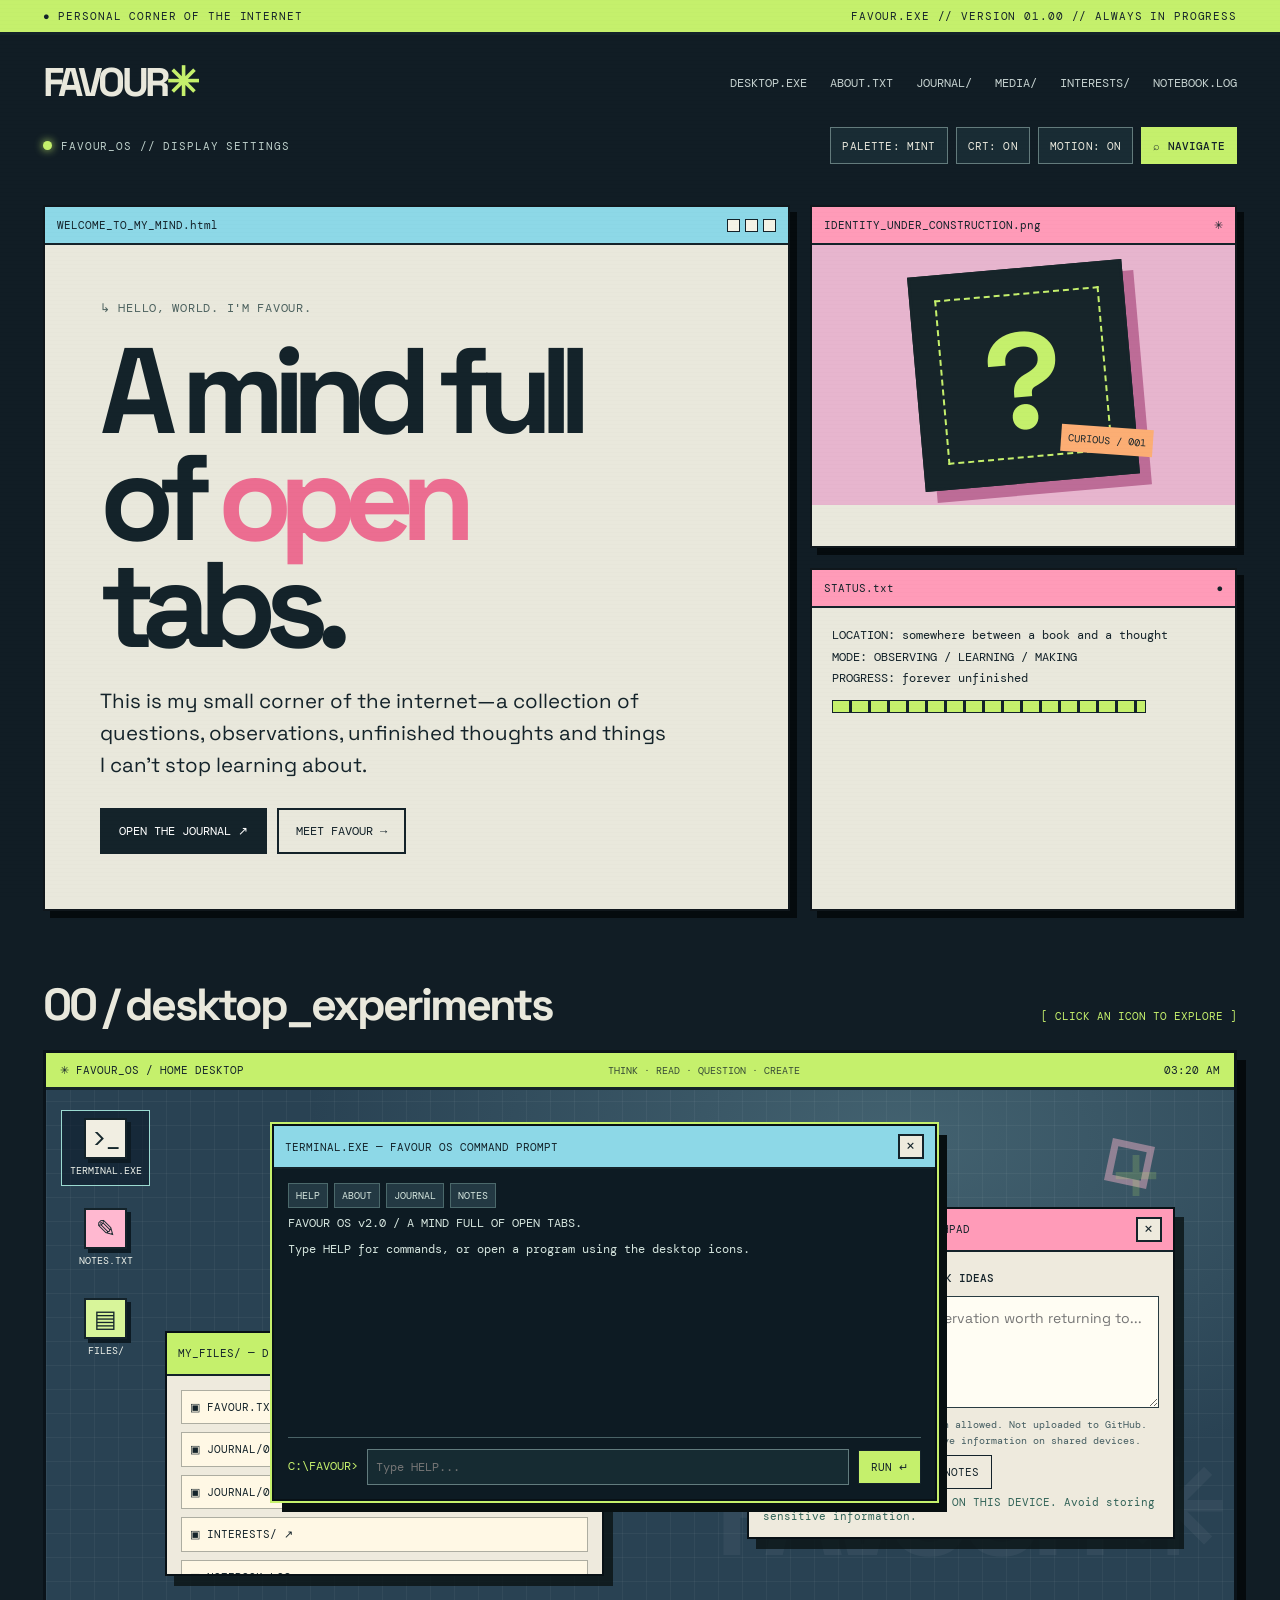
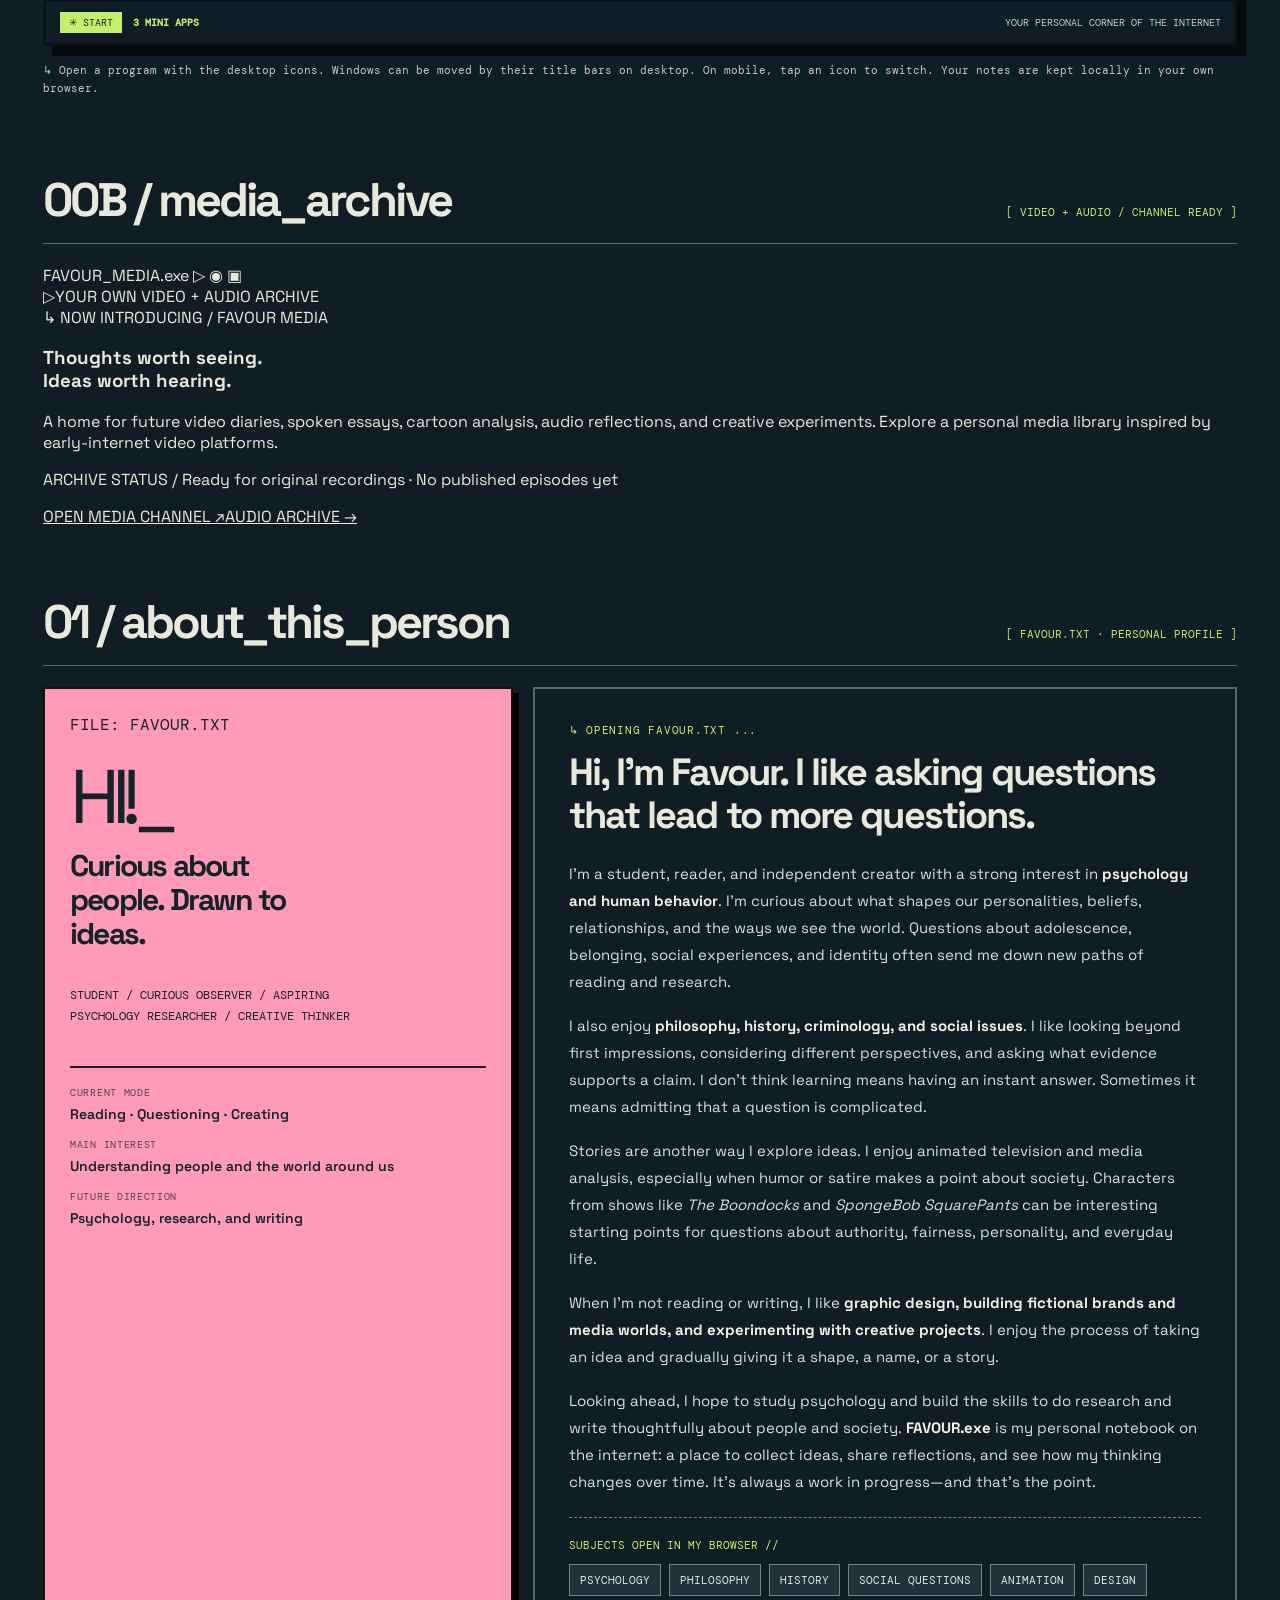
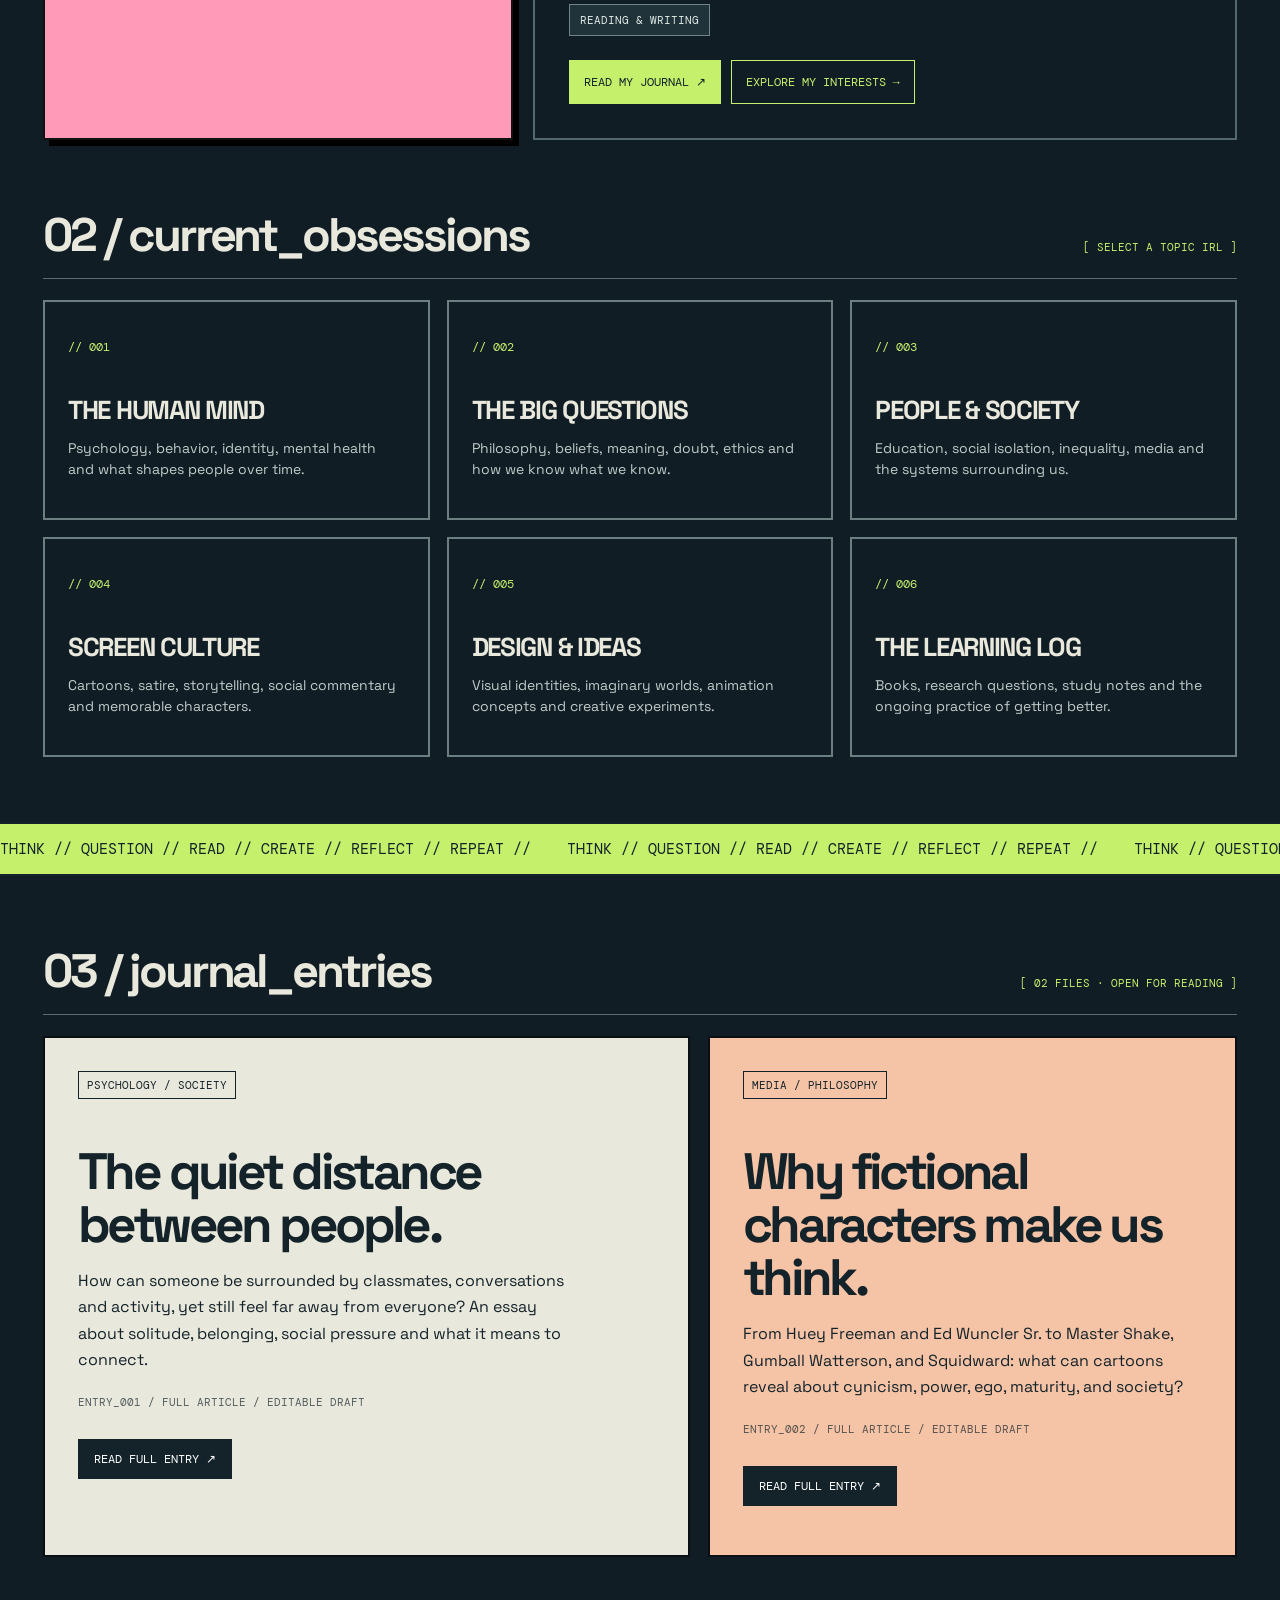
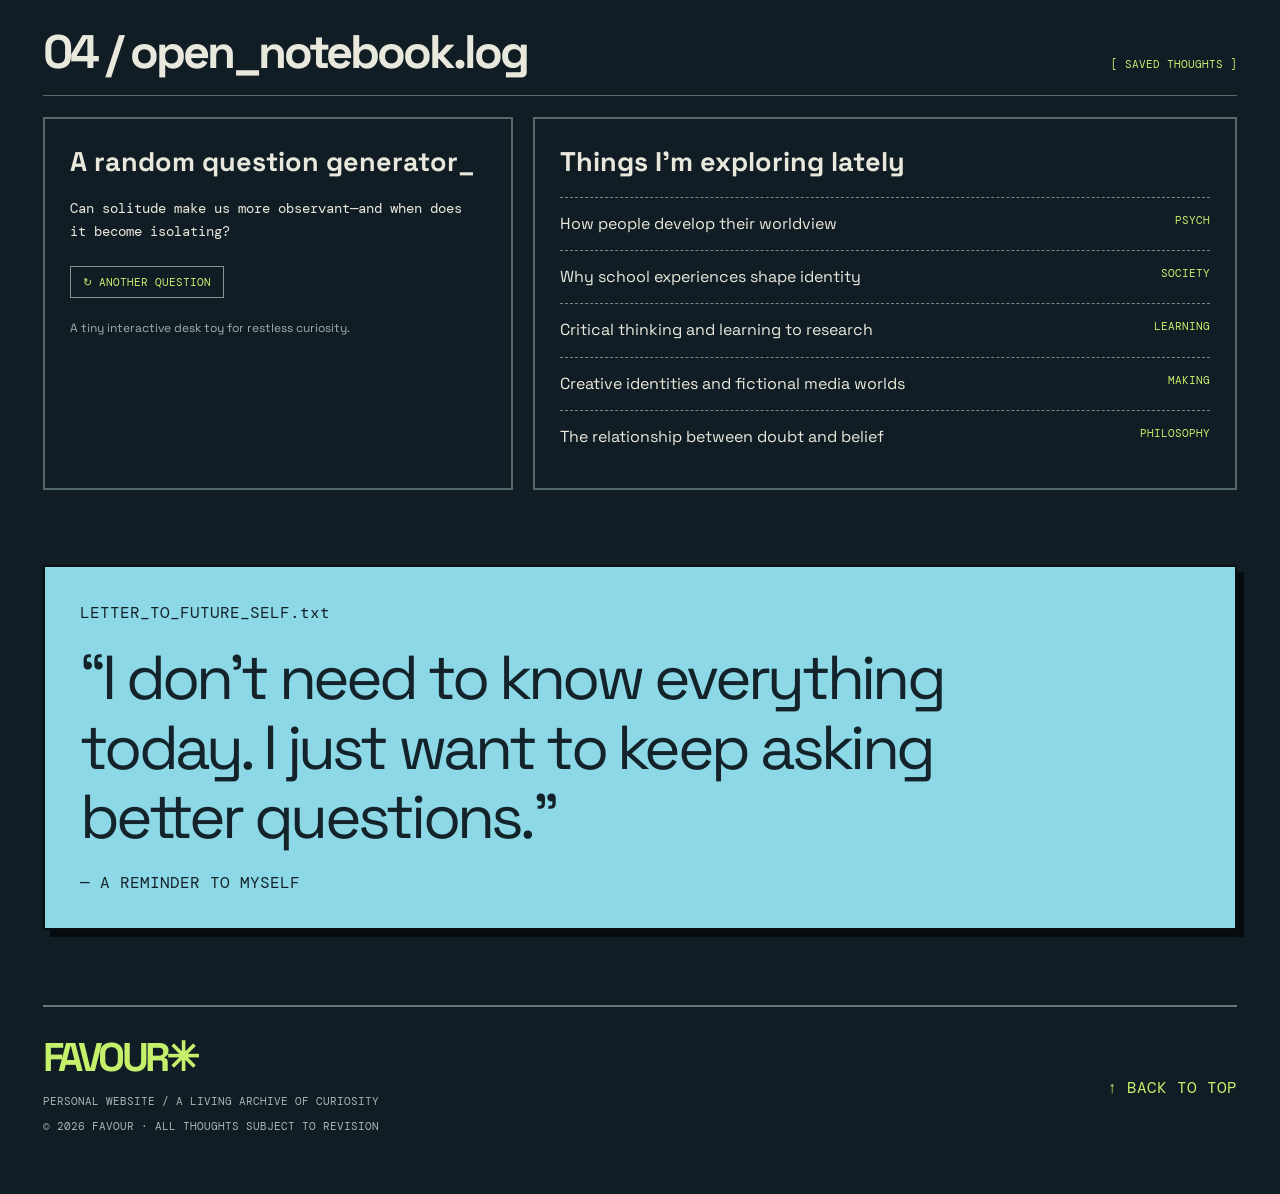
==== commit 2fc0756c: "Add FAVOUR Media channel section and navigation to personal homepage" ====
--- a/index.html
+++ b/index.html
@@ -4,7 +4,7 @@
 :root{--bg:#111d25;--panel:#e9e8dc;--ink:#14232a;--mint:#c5f06c;--pink:#ff9bb8;--blue:#8dd8e7;--orange:#fcae74;--muted:#a9b9b9}*{box-sizing:border-box}html{scroll-behavior:smooth}body{margin:0;background:var(--bg);color:#e9e8dc;font-family:'Space Grotesk',Arial,sans-serif}button,a{font:inherit}a{color:inherit}button{cursor:pointer}button:focus-visible,a:focus-visible{outline:3px solid var(--pink);outline-offset:4px}body:before{content:"";position:fixed;inset:0;pointer-events:none;z-index:10;background:repeating-linear-gradient(0deg,transparent 0,transparent 3px,#00000012 4px);opacity:.26}.mono{font-family:'DM Mono',monospace}.wrap{max-width:1250px;margin:auto;padding:0 28px}.top{background:var(--mint);color:var(--ink);border-bottom:3px solid var(--ink);font:11px 'DM Mono',monospace;letter-spacing:.08em}.top .wrap{display:flex;justify-content:space-between;padding-top:9px;padding-bottom:9px;gap:10px}.nav{display:flex;align-items:center;justify-content:space-between;padding-top:22px;padding-bottom:22px;gap:20px}.brand{font-size:clamp(26px,4vw,40px);letter-spacing:-.09em;font-weight:700;text-decoration:none}.brand span{color:var(--mint)}.navlinks{display:flex;gap:23px;flex-wrap:wrap}.navlinks a{text-decoration:none;font:12px 'DM Mono',monospace;color:#c6d2d0}.navlinks a:hover{color:var(--mint)}.hero{display:grid;grid-template-columns:1.4fr .8fr;gap:20px;margin:24px 0 65px}.window{border:2px solid #10171c;box-shadow:7px 7px 0 #050b0e;background:var(--panel);color:var(--ink)}.bar{border-bottom:2px solid var(--ink);background:var(--blue);min-height:38px;display:flex;justify-content:space-between;align-items:center;padding:7px 12px;font:11px 'DM Mono',monospace;gap:10px}.traffic{display:flex;gap:5px}.traffic i{width:13px;height:13px;display:block;border:1.5px solid var(--ink);background:#f5f3e6}.intro{padding:clamp(23px,5vw,55px)}.eyebrow{font:12px 'DM Mono',monospace;color:#4d625f;letter-spacing:.06em}.intro h1{font-size:clamp(61px,9.5vw,128px);line-height:.88;letter-spacing:-.105em;margin:22px 0 27px;max-width:750px}.intro h1 em{font-style:normal;color:#ec6d91}.intro p{font-size:clamp(16px,1.6vw,21px);line-height:1.55;max-width:575px}.actions{display:flex;flex-wrap:wrap;gap:10px;margin-top:27px}.btn{background:var(--ink);color:white;text-decoration:none;padding:13px 17px;font:12px 'DM Mono',monospace;border:2px solid var(--ink);display:inline-block}.btn.secondary{background:transparent;color:var(--ink)}.btn:hover{background:var(--pink);color:var(--ink)}.side{display:flex;flex-direction:column;gap:20px}.side .window{flex:1}.side .bar{background:var(--pink)}.portrait{padding:16px;display:flex;align-items:center;justify-content:center;min-height:260px;background:#e7b5ce;overflow:hidden}.art{width:215px;height:215px;background:#17252a;border:3px solid #17252a;position:relative;transform:rotate(-5deg);box-shadow:11px 12px 0 #bd6c97}.art:before{content:"?";display:grid;place-items:center;position:absolute;inset:22px;border:2px dashed var(--mint);color:var(--mint);font:bold 135px 'Space Grotesk',sans-serif}.art:after{content:"CURIOUS / 001";position:absolute;right:-19px;bottom:19px;background:var(--orange);font:10px 'DM Mono';padding:7px;transform:rotate(9deg)}.tiny{padding:17px 20px;font:12px 'DM Mono',monospace;line-height:1.8}.tiny p{margin:0}.meter{height:13px;margin-top:10px;background:repeating-linear-gradient(90deg,var(--mint) 0,var(--mint) 16px,var(--ink) 16px,var(--ink) 19px);border:1px solid var(--ink);width:82%}.section{margin:65px 0}.sectionhead{display:flex;justify-content:space-between;gap:18px;border-bottom:1px solid #5b6c70;padding-bottom:13px;margin-bottom:21px;align-items:baseline}.sectionhead h2{font-size:clamp(27px,4vw,47px);letter-spacing:-.065em;margin:0}.sectionhead span{color:var(--mint);font:11px 'DM Mono',monospace}.grid3{display:grid;grid-template-columns:repeat(3,1fr);gap:17px}.tile{border:2px solid #6b7e80;padding:23px;min-height:220px;position:relative;transition:transform .2s,background .2s}.tile:hover{transform:translateY(-5px);background:#20313a}.tile .index{color:var(--mint);font:12px 'DM Mono',monospace}.tile h3{font-size:26px;letter-spacing:-.05em;margin:40px 0 12px}.tile p{color:#c1ccca;line-height:1.5;font-size:14px;margin:0}.journal{display:grid;grid-template-columns:1.1fr .9fr;gap:18px}.article{background:#e9e8dc;color:var(--ink);padding:33px;min-height:415px;border:2px solid #090f12}.article:nth-child(2){background:#f5c3a6}.article .tag{font:11px 'DM Mono',monospace;border:1px solid currentColor;padding:6px 8px;display:inline-block}.article h3{font-size:clamp(32px,4vw,56px);line-height:1.04;letter-spacing:-.07em;margin:46px 0 17px}.article p{font-size:16px;line-height:1.65;max-width:500px}.article small{font:11px 'DM Mono',monospace;opacity:.7}.marquee{background:var(--mint);color:var(--ink);padding:15px 0;overflow:hidden;font:15px 'DM Mono',monospace;border-block:2px solid var(--ink);white-space:nowrap}.marquee span{display:inline-block;animation:drift 34s linear infinite}@keyframes drift{to{transform:translateX(-50%)}}.cols{display:grid;grid-template-columns:.8fr 1.2fr;gap:20px}.labelbox{background:var(--pink);color:var(--ink);padding:25px;border:2px solid #111;box-shadow:6px 6px 0 #000}.labelbox .big{font-size:76px;letter-spacing:-.11em;margin:25px 0}.notebook{border:2px solid #53696c;padding:25px}.notebook h3{font-size:27px;margin:0 0 18px}.item{display:flex;justify-content:space-between;gap:15px;padding:15px 0;border-top:1px dashed #74898b;line-height:1.4}.item span{color:var(--mint);font:11px 'DM Mono',monospace;white-space:nowrap}.quote{background:var(--blue);color:var(--ink);padding:35px;border:2px solid #080f13;box-shadow:7px 7px 0 #050b0e;margin:75px 0}.quote p{font-size:clamp(27px,5.5vw,62px);line-height:1.12;letter-spacing:-.06em;max-width:930px;margin:20px 0}.footer{border-top:2px solid #65787a;padding:25px 0 50px;display:flex;gap:18px;justify-content:space-between;align-items:center}.footer a{text-decoration:none;color:var(--mint)}.footer p{color:#a6b6b5;font:11px 'DM Mono',monospace}.status{background:#20333b;padding:6px 9px;border:1px solid #4b6d71;color:var(--mint)}.toggle{background:transparent;color:var(--mint);border:1px solid #829596;padding:8px 12px;font:11px 'DM Mono',monospace}.thought{font:14px 'DM Mono',monospace;line-height:1.7;min-height:55px}.blink{animation:blink 1s steps(1) infinite}@keyframes blink{50%{opacity:0}}@media(max-width:850px){.hero,.journal,.cols{grid-template-columns:1fr}.side{display:grid;grid-template-columns:1fr 1fr}.grid3{grid-template-columns:1fr 1fr}.intro h1{font-size:clamp(64px,13vw,105px)}}@media(max-width:560px){.wrap{padding-left:16px;padding-right:16px}.top .wrap span:last-child{display:none}.nav{align-items:flex-start;flex-direction:column;gap:13px}.navlinks{gap:15px}.hero{margin-top:8px}.intro{padding:27px}.intro h1{font-size:clamp(55px,17vw,88px)}.side{grid-template-columns:1fr}.grid3{grid-template-columns:1fr}.tile{min-height:170px}.tile h3{margin-top:25px}.article{padding:25px;min-height:330px}.article h3{margin-top:30px}.footer{align-items:flex-start;flex-direction:column}.section{margin:48px 0}.quote{padding:24px;margin:55px 0}}@media(prefers-reduced-motion:reduce){*,*:before,*:after{animation:none!important;scroll-behavior:auto!important;transition:none!important}}
 </style><link rel="stylesheet" href="assets/favour-ui.css"><link rel="stylesheet" href="assets/favour-desktop.css"></head><body>
 <div class="top"><div class="wrap"><span>● PERSONAL CORNER OF THE INTERNET</span><span>FAVOUR.EXE // VERSION 01.00 // ALWAYS IN PROGRESS</span></div></div>
-<header class="wrap nav"><a class="brand" href="#top">FAVOUR<span>✳</span></a><nav class="navlinks" aria-label="Main navigation"><a href="#desktop">DESKTOP.EXE</a><a href="#about">ABOUT.TXT</a><a href="#journal">JOURNAL/</a><a href="#curiosities">INTERESTS/</a><a href="#notebook">NOTEBOOK.LOG</a></nav></header>
+<header class="wrap nav"><a class="brand" href="#top">FAVOUR<span>✳</span></a><nav class="navlinks" aria-label="Main navigation"><a href="#desktop">DESKTOP.EXE</a><a href="#about">ABOUT.TXT</a><a href="#journal">JOURNAL/</a><a href="media/">MEDIA/</a><a href="#curiosities">INTERESTS/</a><a href="#notebook">NOTEBOOK.LOG</a></nav></header>
 <main id="top" class="wrap"><div class="hero"><section class="window"><div class="bar"><span>WELCOME_TO_MY_MIND.html</span><span class="traffic" aria-hidden="true"><i></i><i></i><i></i></span></div><div class="intro"><div class="eyebrow">↳ HELLO, WORLD. I'M FAVOUR.</div><h1>A mind full<br>of <em>open</em><br>tabs.</h1><p>This is my small corner of the internet—a collection of questions, observations, unfinished thoughts and things I can't stop learning about.</p><div class="actions"><a class="btn" href="#journal">OPEN THE JOURNAL ↗</a><a class="btn secondary" href="#about">MEET FAVOUR →</a></div></div></section><aside class="side"><div class="window"><div class="bar"><span>IDENTITY_UNDER_CONSTRUCTION.png</span><span>✳</span></div><div class="portrait"><div class="art" role="img" aria-label="Abstract question mark illustration representing curiosity"></div></div></div><div class="window"><div class="bar"><span>STATUS.txt</span><span>●</span></div><div class="tiny"><p>LOCATION: somewhere between a book and a thought</p><p>MODE: OBSERVING / LEARNING / MAKING</p><p>PROGRESS: forever unfinished</p><div class="meter" aria-label="Decorative progress graphic"></div></div></div></aside></div>
 
 <section class="os-section" id="desktop" aria-label="FAVOUR mini desktop">
@@ -42,7 +42,7 @@
           <a href="journal/quiet-distance.html">▣ JOURNAL/001_QUIET_DISTANCE.HTML ↗</a>
           <a href="journal/fictional-characters.html">▣ JOURNAL/002_CARTOON_THOUGHTS.HTML ↗</a>
           <a href="#curiosities">▣ INTERESTS/ ↗</a>
-          <a href="#notebook">▣ NOTEBOOK.LOG ↗</a>
+          <a href="#notebook">▣ NOTEBOOK.LOG ↗</a><a href="media/">▣ MEDIA/ VIDEO + AUDIO ARCHIVE ↗</a>
         </nav><p class="os-filehint">Browse entries like an old computer folder.</p>
       </div>
     </section>
@@ -50,6 +50,14 @@
     <div class="os-taskbar"><span class="os-start">✳ START</span><b>3 MINI APPS</b><span class="os-taskspacer"></span><span>YOUR PERSONAL CORNER OF THE INTERNET</span></div>
   </div>
   <p class="os-help">↳ Open a program with the desktop icons. Windows can be moved by their title bars on desktop. On mobile, tap an icon to switch. Your notes are kept locally in your own browser.</p>
+</section>
+
+<section class="section" id="media" aria-labelledby="media-heading">
+  <div class="sectionhead"><h2 id="media-heading">00B / media_archive</h2><span>[ VIDEO + AUDIO / CHANNEL READY ]</span></div>
+  <div class="fm-launch">
+    <div class="fm-screen" aria-hidden="true"><div class="fm-screenbar">FAVOUR_MEDIA.exe <span>▷ ◉ ▣</span></div><div class="fm-screenart"><span class="fm-bigplay">▷</span><span class="fm-screenlabel">YOUR OWN VIDEO + AUDIO ARCHIVE</span></div></div>
+    <div class="fm-copy"><span class="fm-kicker">↳ NOW INTRODUCING / FAVOUR MEDIA</span><h3>Thoughts worth seeing.<br>Ideas worth hearing.</h3><p>A home for future video diaries, spoken essays, cartoon analysis, audio reflections, and creative experiments. Explore a personal media library inspired by early-internet video platforms.</p><p class="fm-small">ARCHIVE STATUS / Ready for original recordings · No published episodes yet</p><div class="fm-buttons"><a href="media/">OPEN MEDIA CHANNEL ↗</a><a href="media/?type=audio#library">AUDIO ARCHIVE →</a></div></div>
+  </div>
 </section>
 <section class="section" id="about">
   <div class="sectionhead"><h2>01 / about_this_person</h2><span>[ FAVOUR.TXT · PERSONAL PROFILE ]</span></div>
